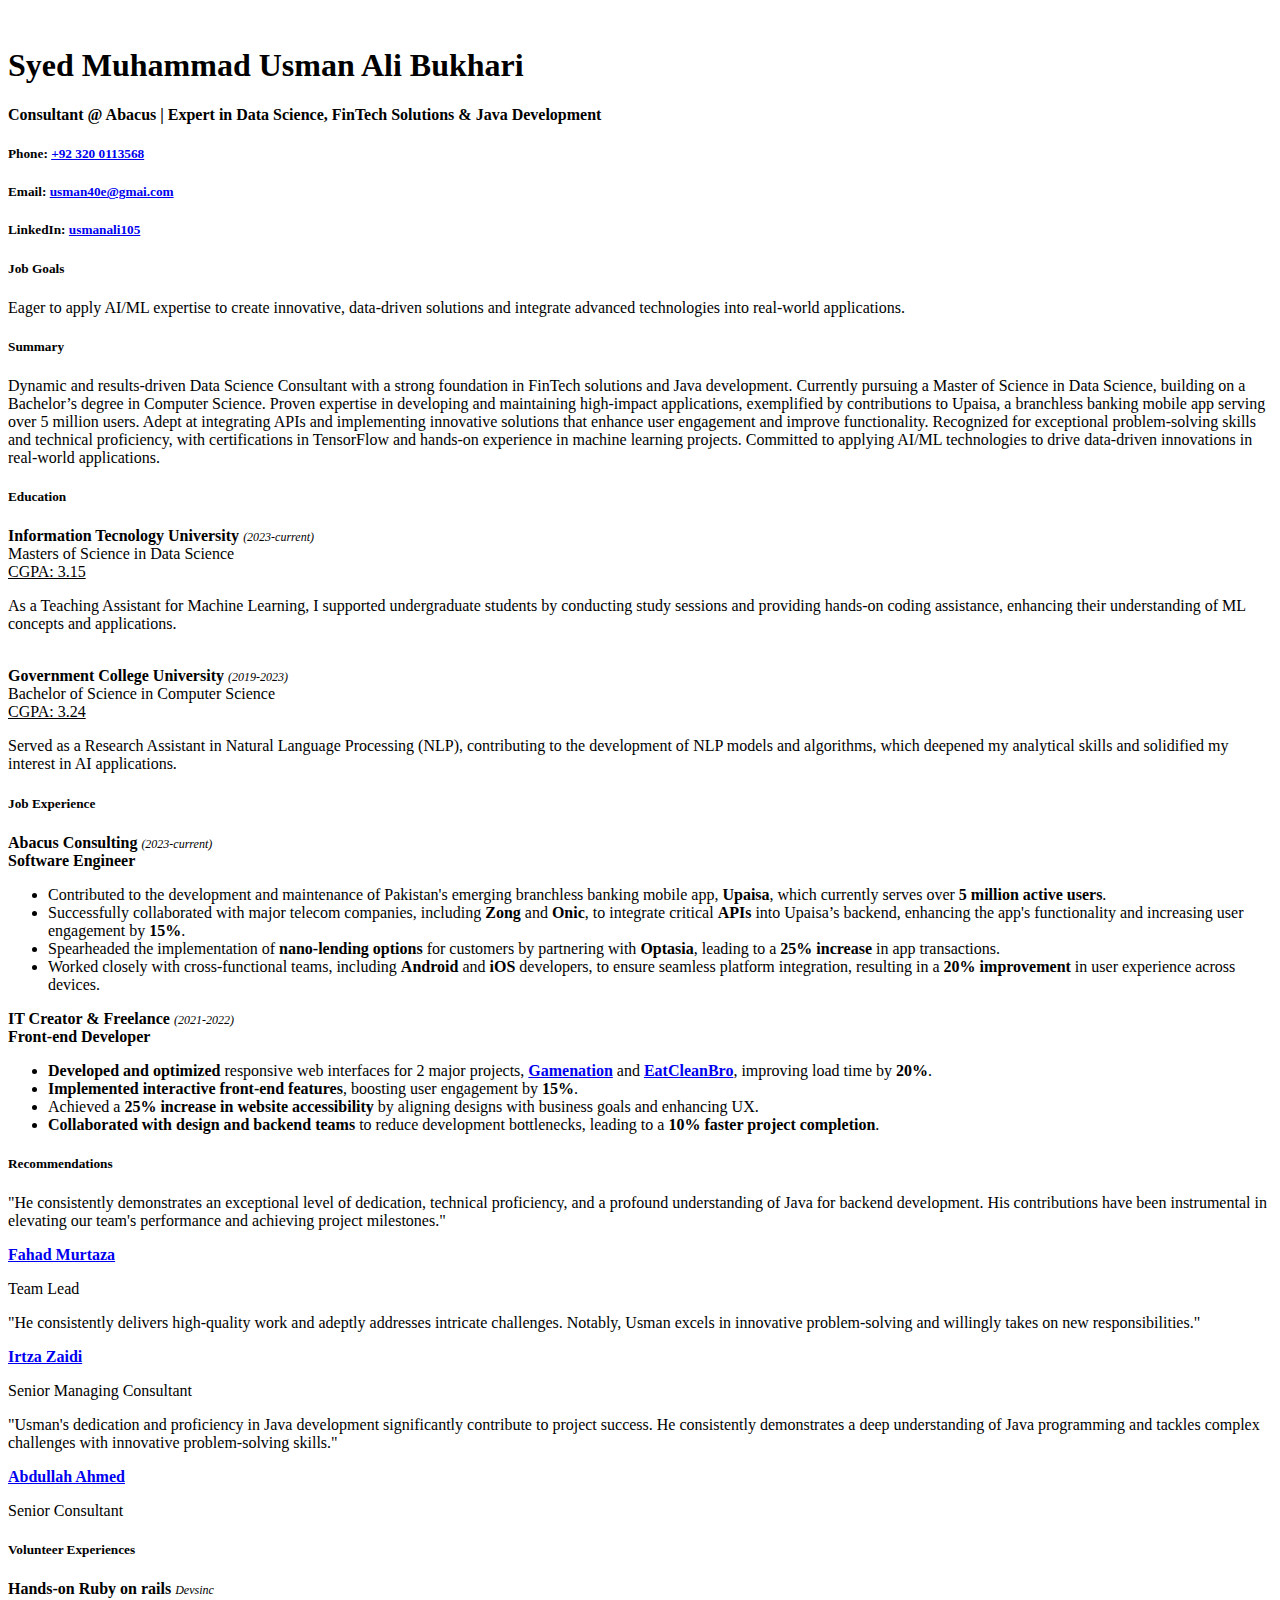
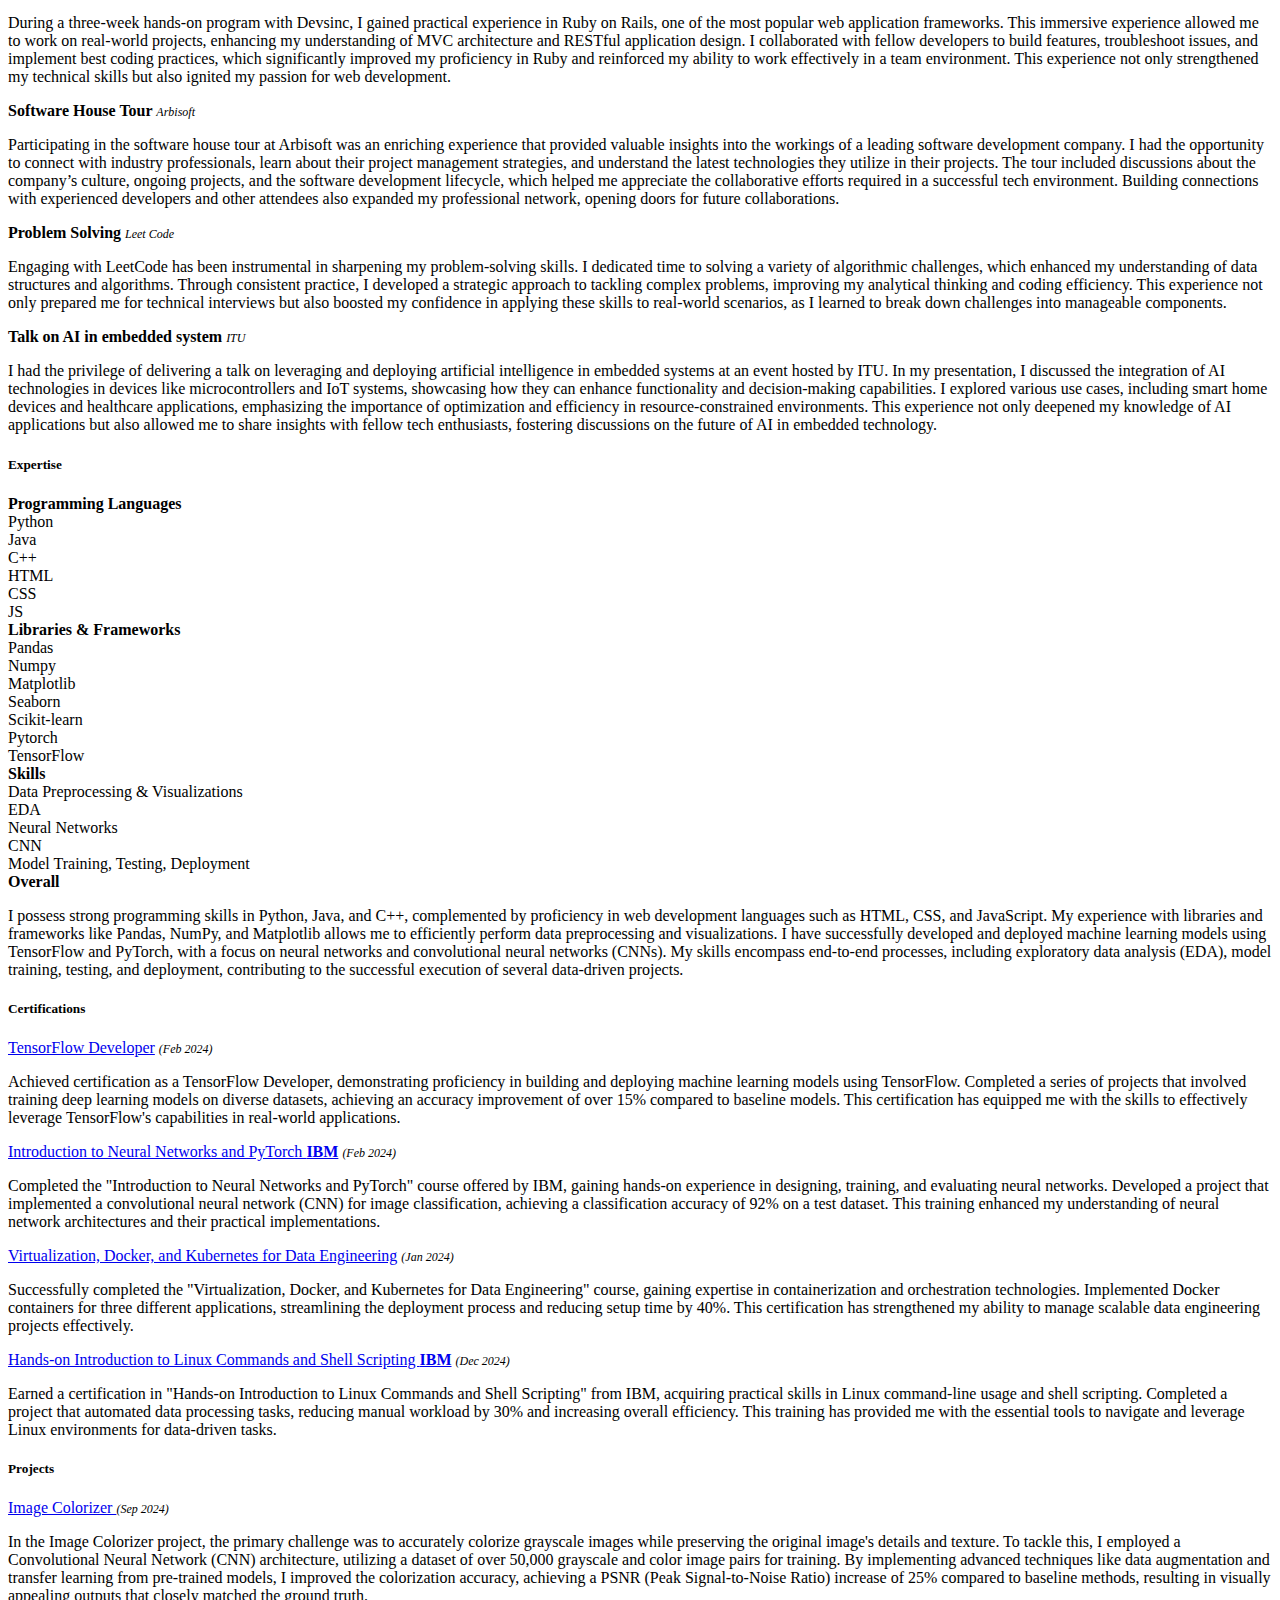
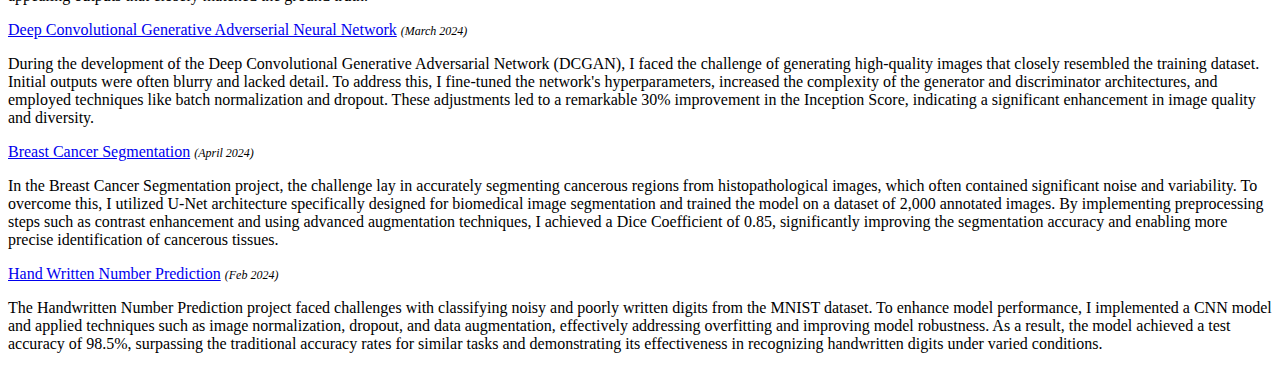
==== index.html @ 75195324 "ok" ====
<!DOCTYPE html>
<!-- saved from url=(0025)http://localhost:5500/CV/ -->
<html lang="en"><head><meta http-equiv="Content-Type" content="text/html; charset=UTF-8">
    
    <meta name="viewport" content="width=device-width, initial-scale=1.0">
    <link rel="stylesheet" href="./CV_files/bootstrap.min.css" integrity="sha384-QWTKZyjpPEjISv5WaRU9OFeRpok6YctnYmDr5pNlyT2bRjXh0JMhjY6hW+ALEwIH" crossorigin="anonymous">
    <link rel="stylesheet" href="./CV_files/style.css">    
    <title>CV</title>
</head>
<body>
    <div class="container p-5">
        <div class="image-container">
            <div class="image-card">
                <img src="./CV_files/professional picture.jpg" alt="">
            </div>
        </div>
        <div class="row">
            <div class="col-sm-6">
                <div class="heading">
                    <h1>Syed Muhammad Usman Ali Bukhari</h1>
                </div>
                <div class="details">
                    <b>Consultant @ Abacus | Expert in Data Science, FinTech Solutions &amp; Java Development</b>
                </div>
            </div>
            <div class="col-sm-6">
                <div class="details">
                    <h5><b>Phone:</b>&nbsp;<a href="tel:+923200113568">+92 320 0113568</a></h5>
                    <h5><b>Email:</b>&nbsp;<a href="mailto:usman40e@gmai.com">usman40e@gmai.com</a></h5>
                    <h5><b>LinkedIn:</b>&nbsp;<a href="https://www.linkedin.com/in/usmanali105/">usmanali105</a></h5>
                </div>
            </div>
        </div>
        <div class="m-1"></div>
        <div class="row">
            <div class="col-sm-6">
                <div class="details">
                    <h5>Job Goals</h5>
                    <p>Eager to apply AI/ML expertise to create innovative, data-driven solutions and integrate advanced technologies into real-world applications.</p>
                </div>
                <div class="details">
                    <h5>Summary</h5>
                    <p>Dynamic and results-driven Data Science Consultant with a strong foundation in FinTech solutions and Java development. Currently pursuing a Master of Science in Data Science, building on a Bachelor’s degree in Computer Science. Proven expertise in developing and maintaining high-impact applications, exemplified by contributions to Upaisa, a branchless banking mobile app serving over 5 million users. Adept at integrating APIs and implementing innovative solutions that enhance user engagement and improve functionality. Recognized for exceptional problem-solving skills and technical proficiency, with certifications in TensorFlow and hands-on experience in machine learning projects. Committed to applying AI/ML technologies to drive data-driven innovations in real-world applications.</p>
                </div>
            </div>
            <div class="col-sm-6">
                    <h5>Education</h5>
                    <span><b>Information Tecnology University</b> <i style="font-size: 12px;">(2023-current)</i> <br> Masters of Science in Data Science <br> <u>CGPA: 3.15</u></span>
                    <p>As a Teaching Assistant for Machine Learning, I supported undergraduate students by conducting study sessions and providing hands-on coding assistance, enhancing their understanding of ML concepts and applications.</p>
                    <br>
                    <span><b>Government College University</b> <i style="font-size: 12px;">(2019-2023)</i> <br> Bachelor of Science in Computer Science <br> <u>CGPA: 3.24</u></span>
                    <p>Served as a Research Assistant in Natural Language Processing (NLP), contributing to the development of NLP models and algorithms, which deepened my analytical skills and solidified my interest in AI applications.</p>
            </div>
        </div>
        <div class="row">
            <div class="col-sm-6 personal-details-card-container p-2">
                <div class="personal-details-card p-5">
                    <h5>Job Experience</h5>
                    <div class="job-experience-card p-5">
                        <b>Abacus Consulting <i style="font-size: 12px; font-weight: normal;">(2023-current)</i></b>
                        <br>
                        <b>Software Engineer</b>
                        <p>
                            </p><ul>
                                <li>Contributed to the development and maintenance of Pakistan's emerging branchless banking mobile app, <b>Upaisa</b>, which currently serves over <b>5 million active users</b>.</li>
                                <li>Successfully collaborated with major telecom companies, including <b>Zong</b> and <b>Onic</b>, to integrate critical <b>APIs</b> into Upaisa’s backend, enhancing the app's functionality and increasing user engagement by <b>15%</b>.</li>
                                <li>Spearheaded the implementation of <b>nano-lending options</b> for customers by partnering with <b>Optasia</b>, leading to a <b>25% increase</b> in app transactions.</li>
                                <li>Worked closely with cross-functional teams, including <b>Android</b> and <b>iOS</b> developers, to ensure seamless platform integration, resulting in a <b>20% improvement</b> in user experience across devices.</li>
                            </ul>
                        <p></p>        
                    </div>
                    <div class="job-experience-card p-5">
                        <b>IT Creator &amp; Freelance <i style="font-size: 12px; font-weight: normal;">(2021-2022)</i></b>
                        <br>
                        <b>Front-end Developer</b>
                        <p>
                            </p><ul>
                                <li><b>Developed and optimized</b> responsive web interfaces for 2 major projects, <b><a href="https://gamenation.in/">Gamenation</a></b> and <b><a href="https://www.eatcleanbro.com/">EatCleanBro</a></b>, improving load time by <b>20%</b>.</li>
                                <li><b>Implemented interactive front-end features</b>, boosting user engagement by <b>15%</b>.</li>
                                <li>Achieved a <b>25% increase in website accessibility</b> by aligning designs with business goals and enhancing UX.</li>
                                <li><b>Collaborated with design and backend teams</b> to reduce development bottlenecks, leading to a <b>10% faster project completion</b>.</li>
                            </ul>
                        <p></p>        
                    </div>
                </div>

                <div class="personal-details-card">
                    <h5>Recommendations</h5>
                    <div class="recomendations-card-container row">
                        <div class="col-12">
                            <div class="recomendations-card p-2">
                                <div class="desc">
                                    <p>"He consistently demonstrates an exceptional level of dedication, technical proficiency, and a profound understanding of Java for backend development. His contributions have been instrumental in elevating our team's performance and achieving project milestones."</p>
                                </div>
                                <div class="author">
                                    <b><a href="http://localhost:5500/CV/">Fahad Murtaza</a></b>
                                </div>
                                <div class="designation">
                                    <p>Team Lead</p>
                                </div>
                            </div>
                        </div>
                        <div class="col-12">
                            <div class="recomendations-card p-2">
                                <div class="desc">
                                    <p>"He consistently delivers high-quality work and adeptly addresses intricate challenges. Notably, Usman excels in innovative problem-solving and willingly takes on new responsibilities."</p>
                                </div>
                                <div class="author">
                                    <b><a href="http://localhost:5500/CV/">Irtza Zaidi</a></b>
                                </div>
                                <div class="designation">
                                    <p>Senior Managing Consultant</p>
                                </div>
                            </div>
                        </div>
                        <div class="col-12">
                            <div class="recomendations-card p-2">
                                <div class="desc">
                                    <p>"Usman's dedication and proficiency in Java development significantly contribute to project success. He consistently demonstrates a deep understanding of Java programming and tackles complex challenges with innovative problem-solving skills."</p>
                                </div>
                                <div class="author">
                                    <b><a href="http://localhost:5500/CV/">Abdullah Ahmed</a></b>
                                </div>
                                <div class="designation">
                                    <p>Senior Consultant</p>
                                </div>
                            </div>
                        </div>
                    </div>
                </div>
                <div class="volunteer-experience-container p-5 row">
                    <div class="heading col-12">
                        <h5>Volunteer Experiences</h5>
                    </div>
                    <div class="volunteer-experience-card col-12 p-2">
                        <li><b>Hands-on Ruby on rails <i style="font-size: 12px; font-style: italic; font-weight: normal;">Devsinc</i></b></li>
                        <p>During a three-week hands-on program with Devsinc, I gained practical experience in Ruby on Rails, one of the most popular web application frameworks. This immersive experience allowed me to work on real-world projects, enhancing my understanding of MVC architecture and RESTful application design. I collaborated with fellow developers to build features, troubleshoot issues, and implement best coding practices, which significantly improved my proficiency in Ruby and reinforced my ability to work effectively in a team environment. This experience not only strengthened my technical skills but also ignited my passion for web development.</p>
                    </div>
                    <div class="volunteer-experience-card col-12 p-2">
                        <li><b>Software House Tour <i style="font-size: 12px; font-style: italic; font-weight: normal">Arbisoft</i></b></li>
                        <p>Participating in the software house tour at Arbisoft was an enriching experience that provided valuable insights into the workings of a leading software development company. I had the opportunity to connect with industry professionals, learn about their project management strategies, and understand the latest technologies they utilize in their projects. The tour included discussions about the company’s culture, ongoing projects, and the software development lifecycle, which helped me appreciate the collaborative efforts required in a successful tech environment. Building connections with experienced developers and other attendees also expanded my professional network, opening doors for future collaborations.</p>
                    </div>
                    <div class="volunteer-experience-card col-12 p-2">
                        <li><b>Problem Solving <i style="font-size: 12px; font-style: italic; font-weight: normal">Leet Code</i></b></li>
                        <p>Engaging with LeetCode has been instrumental in sharpening my problem-solving skills. I dedicated time to solving a variety of algorithmic challenges, which enhanced my understanding of data structures and algorithms. Through consistent practice, I developed a strategic approach to tackling complex problems, improving my analytical thinking and coding efficiency. This experience not only prepared me for technical interviews but also boosted my confidence in applying these skills to real-world scenarios, as I learned to break down challenges into manageable components.</p>
                    </div>
                    <div class="volunteer-experience-card col-12 p-2">
                        <li><b>Talk on AI in embedded system <i style="font-size: 12px; font-style: italic; font-weight: normal">ITU</i></b></li>
                        <p>I had the privilege of delivering a talk on leveraging and deploying artificial intelligence in embedded systems at an event hosted by ITU. In my presentation, I discussed the integration of AI technologies in devices like microcontrollers and IoT systems, showcasing how they can enhance functionality and decision-making capabilities. I explored various use cases, including smart home devices and healthcare applications, emphasizing the importance of optimization and efficiency in resource-constrained environments. This experience not only deepened my knowledge of AI applications but also allowed me to share insights with fellow tech enthusiasts, fostering discussions on the future of AI in embedded technology.</p>
                    </div>
                </div>
            </div>
            <div class="col-sm-6 showcase-card-container">
                <div class="col-12 showcase-card">
                    <h5>Expertise</h5>
                    <b><li>Programming Languages</li></b>
                    <div class="row">
                        <div class="col-sm-1">Python</div>
                        <div class="col-sm-1">Java</div>
                        <div class="col-sm-1">C++</div>
                        <div class="col-sm-1">HTML</div>
                        <div class="col-sm-1">CSS</div>
                        <div class="col-sm-1">JS</div>
                    </div>
                    <b><li>Libraries &amp; Frameworks</li></b>
                    <div class="row flex-wrap">
                        <div class="col-sm-2">Pandas</div>
                        <div class="col-sm-2">Numpy</div>
                        <div class="col-sm-2">Matplotlib</div>
                        <div class="col-sm-2">Seaborn</div>
                        <div class="col-sm-4">Scikit-learn</div>
                        <div class="col-sm-3">Pytorch</div>
                        <div class="col-sm-2">TensorFlow</div>
                    </div>
                    <b><li>Skills</li></b>
                    <div class="row flex-wrap">
                        <div class="col-sm-12">Data Preprocessing &amp; Visualizations</div>
                        <div class="col-sm-2">EDA</div>
                        <div class="col-sm-6">Neural Networks</div>
                        <div class="col-sm-2">CNN</div>
                        <div class="col-sm-12">Model Training, Testing, Deployment</div>
                    </div>
                    <b><li>Overall</li></b>
                    <div class="desc">
                        <p>I possess strong programming skills in Python, Java, and C++, complemented by proficiency in web development languages such as HTML, CSS, and JavaScript. My experience with libraries and frameworks like Pandas, NumPy, and Matplotlib allows me to efficiently perform data preprocessing and visualizations. I have successfully developed and deployed machine learning models using TensorFlow and PyTorch, with a focus on neural networks and convolutional neural networks (CNNs). My skills encompass end-to-end processes, including exploratory data analysis (EDA), model training, testing, and deployment, contributing to the successful execution of several data-driven projects.</p>
                    </div>
                </div>
                <div class="col-12 showcase-card">
                    <h5>Certifications</h5>
                    <div class="row flex-wrap courses">
                        <div class="col-12"><a href="http:">TensorFlow Developer</a> <i style="font-size: 12px; font-weight: normal;">(Feb 2024)</i><p>Achieved certification as a TensorFlow Developer, demonstrating proficiency in building and deploying machine learning models using TensorFlow. Completed a series of projects that involved training deep learning models on diverse datasets, achieving an accuracy improvement of over 15% compared to baseline models. This certification has equipped me with the skills to effectively leverage TensorFlow's capabilities in real-world applications.</p></div>
                        <div class="col-12"><a href="http:">Introduction to Neural Networks and PyTorch <b>IBM</b></a> <i style="font-size: 12px; font-weight: normal;">(Feb 2024)</i><p>Completed the "Introduction to Neural Networks and PyTorch" course offered by IBM, gaining hands-on experience in designing, training, and evaluating neural networks. Developed a project that implemented a convolutional neural network (CNN) for image classification, achieving a classification accuracy of 92% on a test dataset. This training enhanced my understanding of neural network architectures and their practical implementations.</p></div>
                        <div class="col-12"><a href="http:">Virtualization, Docker, and Kubernetes for Data Engineering</a> <i style="font-size: 12px; font-weight: normal;">(Jan 2024)</i><p>Successfully completed the "Virtualization, Docker, and Kubernetes for Data Engineering" course, gaining expertise in containerization and orchestration technologies. Implemented Docker containers for three different applications, streamlining the deployment process and reducing setup time by 40%. This certification has strengthened my ability to manage scalable data engineering projects effectively.</p></div>
                        <div class="col-12"><a href="http:">Hands-on Introduction to Linux Commands and Shell Scripting <b>IBM</b></a> <i style="font-size: 12px; font-weight: normal;">(Dec 2024)</i><p>Earned a certification in "Hands-on Introduction to Linux Commands and Shell Scripting" from IBM, acquiring practical skills in Linux command-line usage and shell scripting. Completed a project that automated data processing tasks, reducing manual workload by 30% and increasing overall efficiency. This training has provided me with the essential tools to navigate and leverage Linux environments for data-driven tasks.</p></div>
                    </div>    
                </div>
                <div class="col-12 showcase-card projects">
                    <h5>Projects</h5>
                    <div class="row flex-wrap">
                        <div class="col-12"><a href="http://localhost:5500/CV/">Image Colorizer </a><i style="font-size: 12px; font-weight: normal;">(Sep 2024)</i><p>In the Image Colorizer project, the primary challenge was to accurately colorize grayscale images while preserving the original image's details and texture. To tackle this, I employed a Convolutional Neural Network (CNN) architecture, utilizing a dataset of over 50,000 grayscale and color image pairs for training. By implementing advanced techniques like data augmentation and transfer learning from pre-trained models, I improved the colorization accuracy, achieving a PSNR (Peak Signal-to-Noise Ratio) increase of 25% compared to baseline methods, resulting in visually appealing outputs that closely matched the ground truth.</p></div>
                        <div class="col-12"><a href="http://localhost:5500/CV/">Deep Convolutional Generative Adverserial Neural Network</a> <i style="font-size: 12px; font-weight: normal;">(March 2024)</i><p>During the development of the Deep Convolutional Generative Adversarial Network (DCGAN), I faced the challenge of generating high-quality images that closely resembled the training dataset. Initial outputs were often blurry and lacked detail. To address this, I fine-tuned the network's hyperparameters, increased the complexity of the generator and discriminator architectures, and employed techniques like batch normalization and dropout. These adjustments led to a remarkable 30% improvement in the Inception Score, indicating a significant enhancement in image quality and diversity.</p></div>
                        <div class="col-12"><a href="http://localhost:5500/CV/">Breast Cancer Segmentation</a> <i style="font-size: 12px; font-weight: normal;">(April 2024)</i><p>In the Breast Cancer Segmentation project, the challenge lay in accurately segmenting cancerous regions from histopathological images, which often contained significant noise and variability. To overcome this, I utilized U-Net architecture specifically designed for biomedical image segmentation and trained the model on a dataset of 2,000 annotated images. By implementing preprocessing steps such as contrast enhancement and using advanced augmentation techniques, I achieved a Dice Coefficient of 0.85, significantly improving the segmentation accuracy and enabling more precise identification of cancerous tissues.</p></div>
                        <div class="col-12"><a href="http://localhost:5500/CV/">Hand Written Number Prediction</a> <i style="font-size: 12px; font-weight: normal;">(Feb 2024)</i><p>The Handwritten Number Prediction project faced challenges with classifying noisy and poorly written digits from the MNIST dataset. To enhance model performance, I implemented a CNN model and applied techniques such as image normalization, dropout, and data augmentation, effectively addressing overfitting and improving model robustness. As a result, the model achieved a test accuracy of 98.5%, surpassing the traditional accuracy rates for similar tasks and demonstrating its effectiveness in recognizing handwritten digits under varied conditions.</p></div>
                    </div>    
                </div>
            </div>
        </div>
    </div>
</body></html>
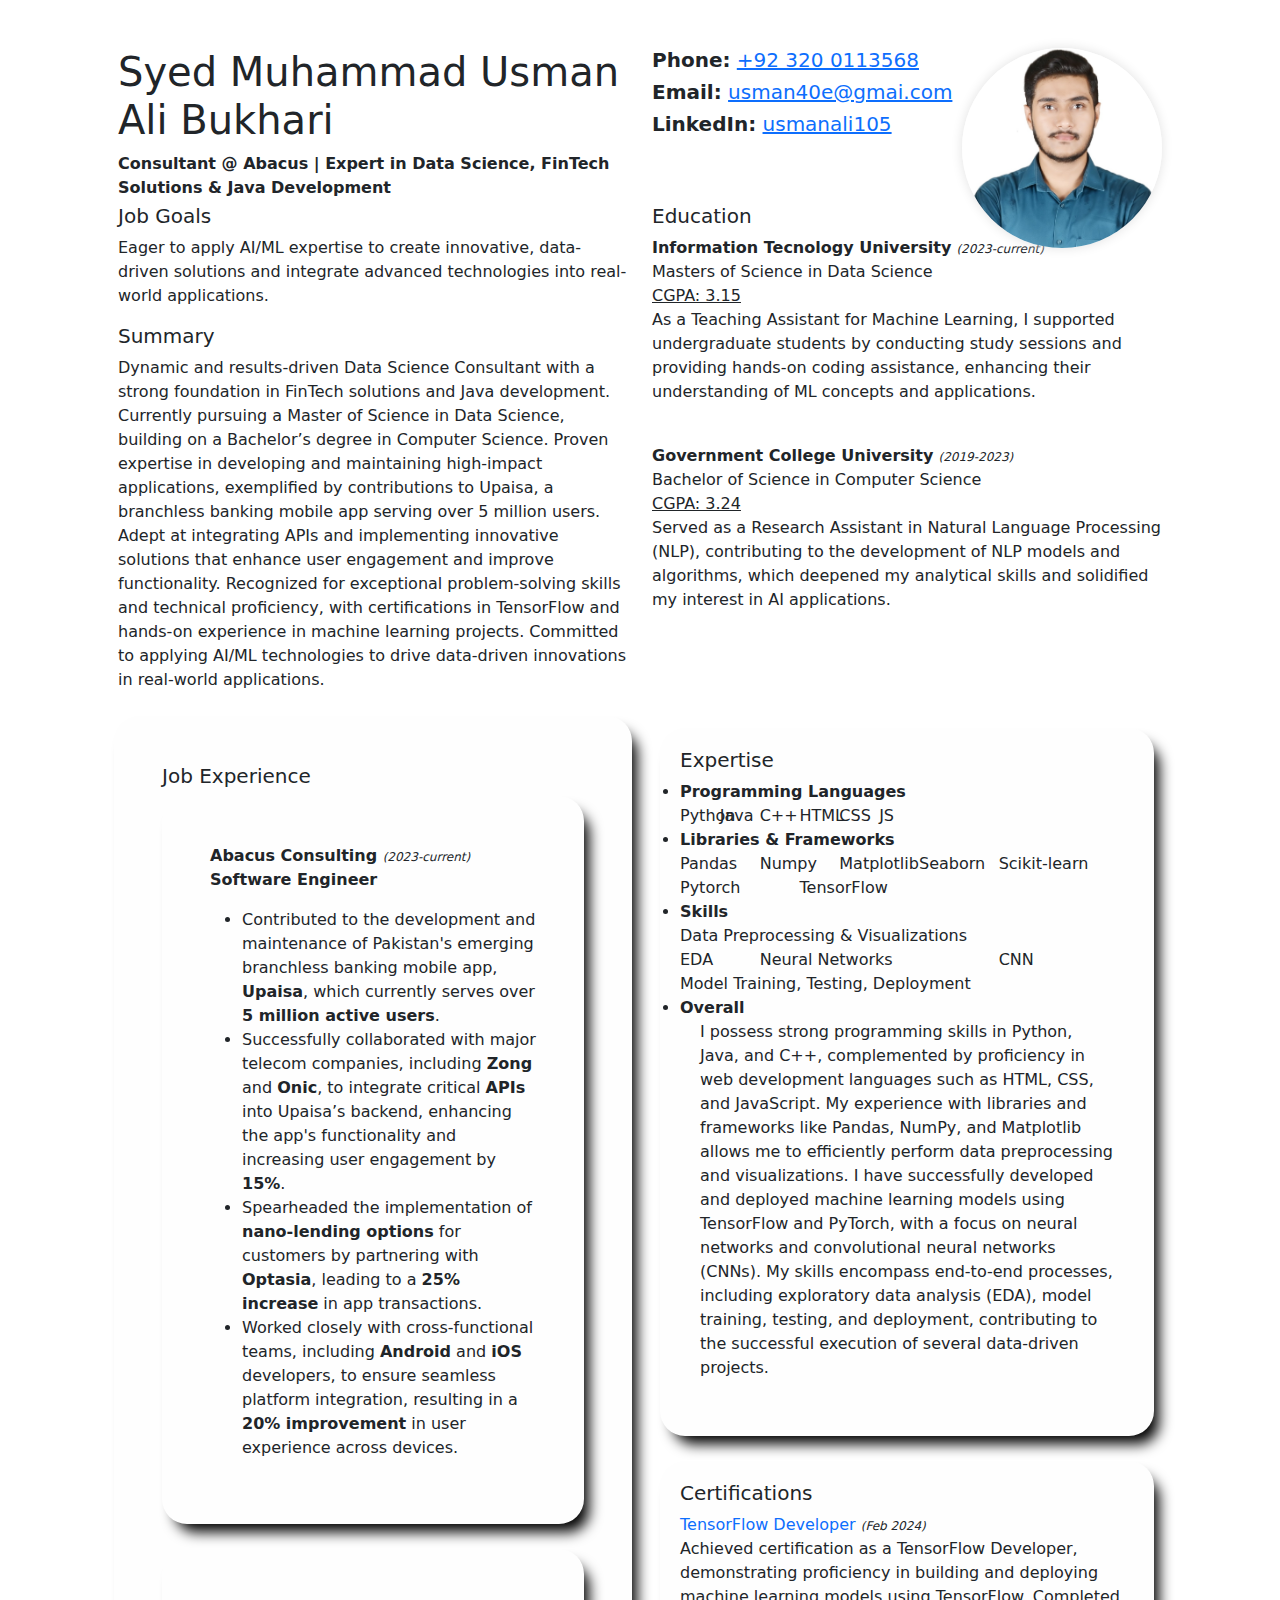
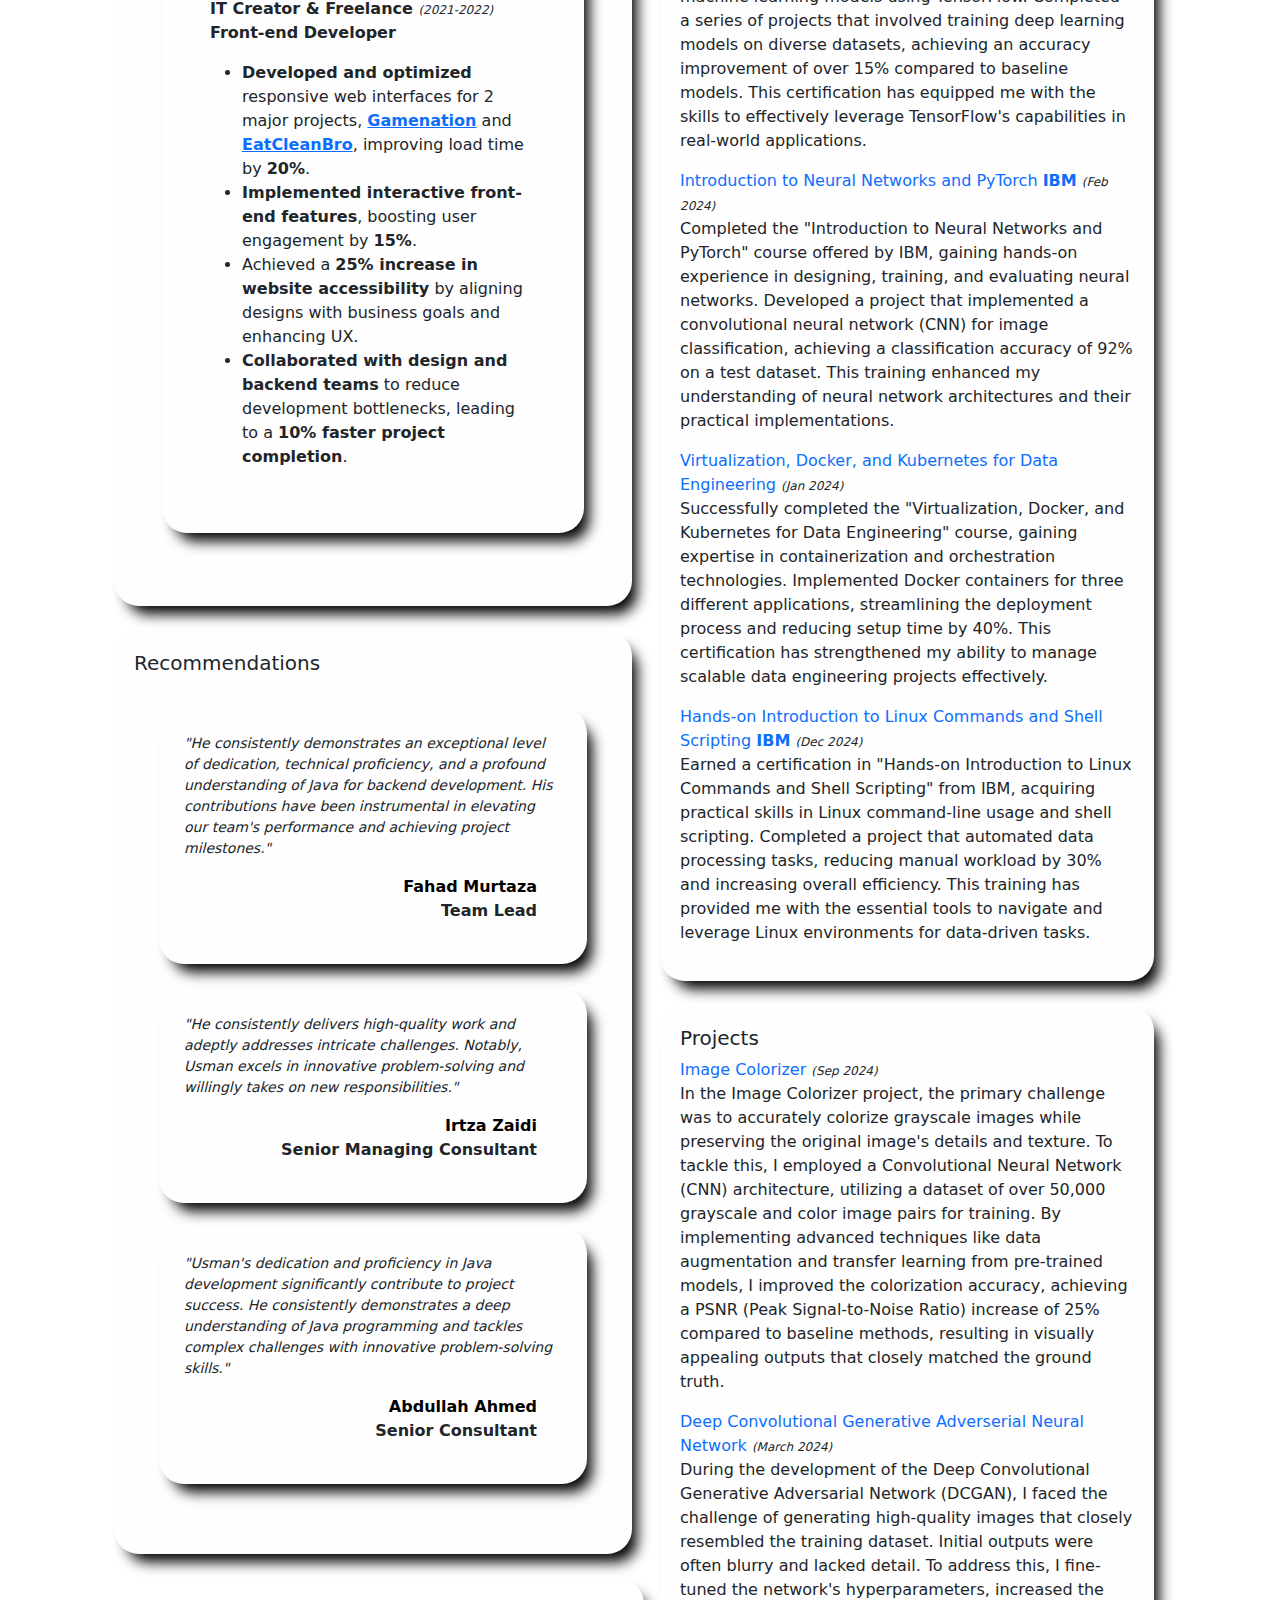
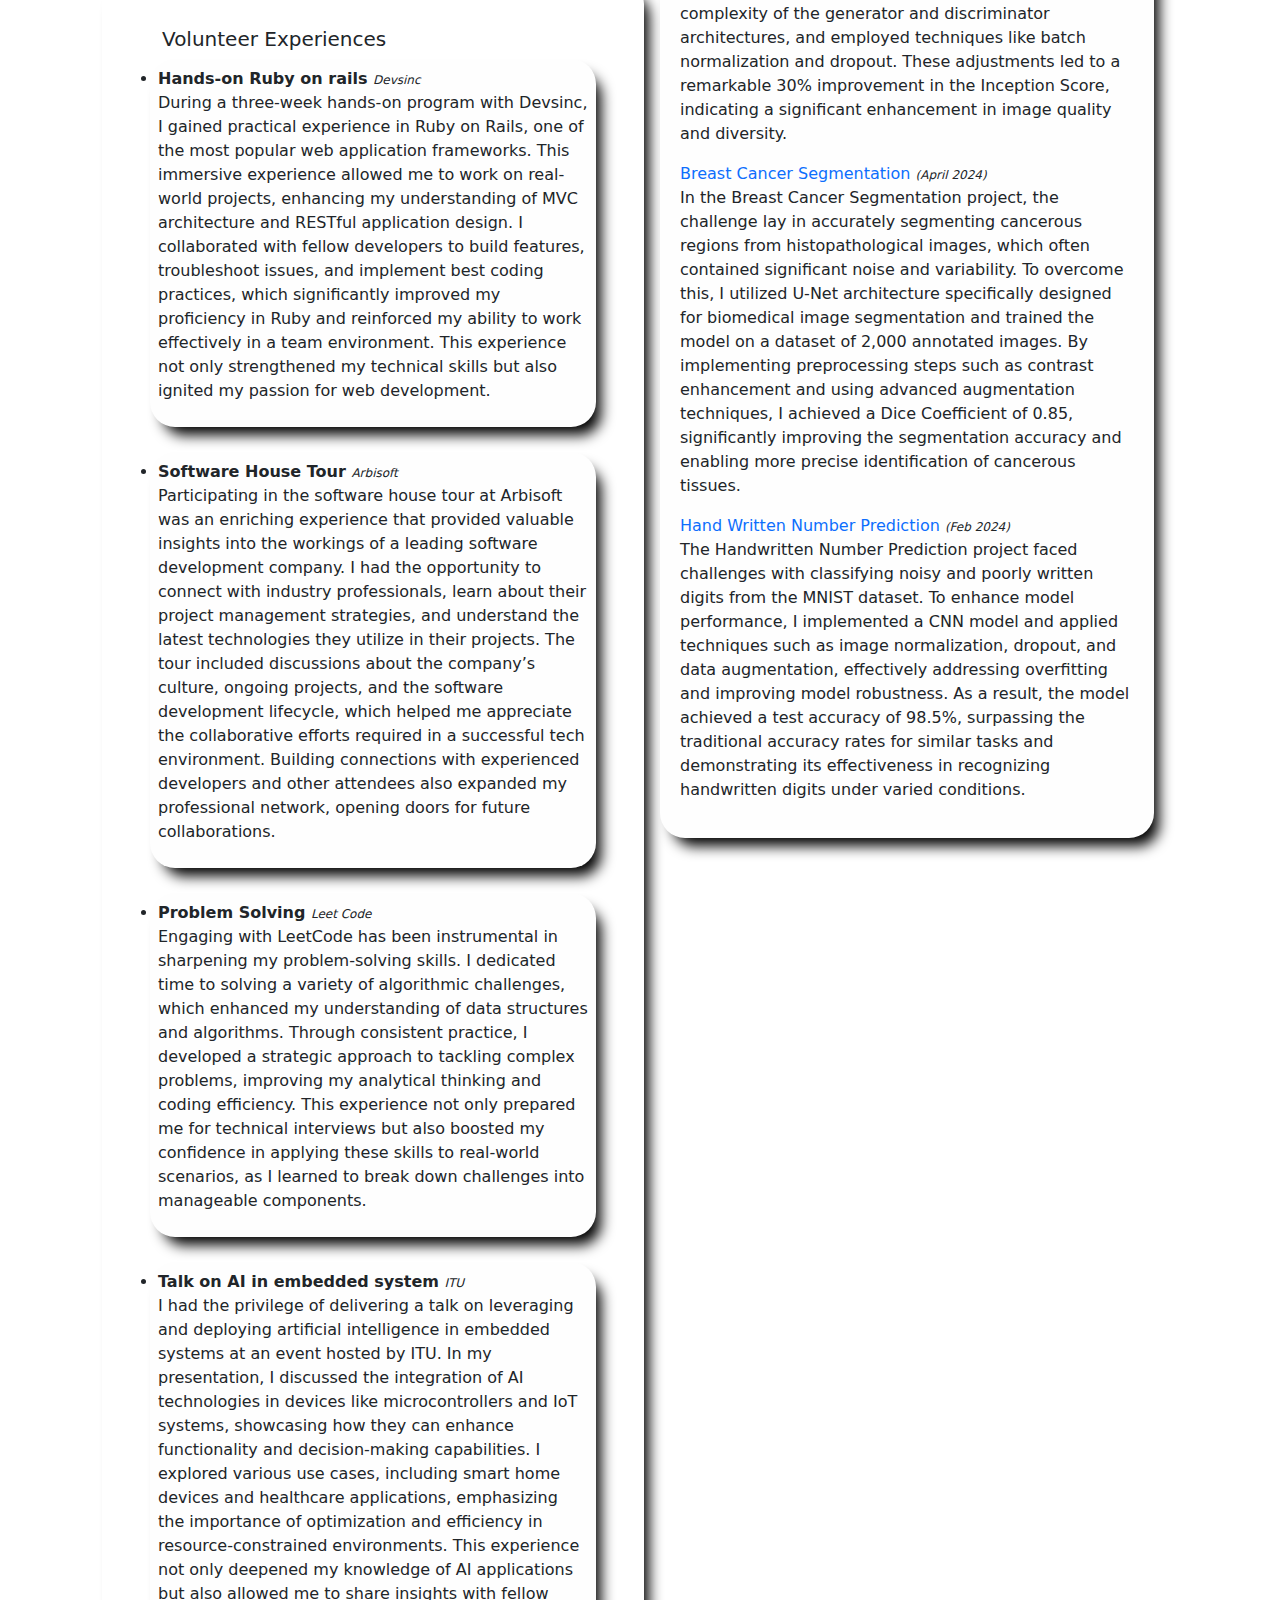
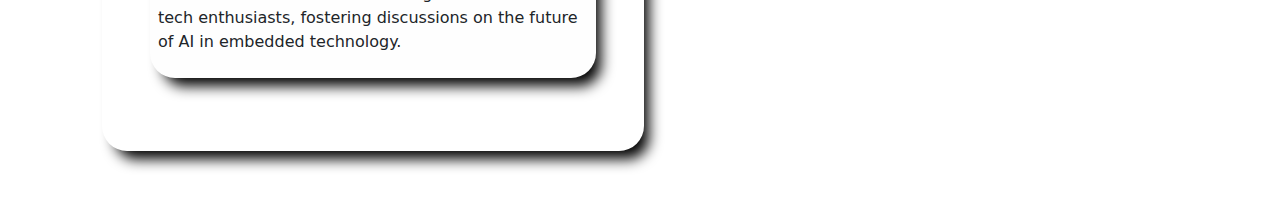
==== commit 0e5d37c6: "ok" ====
--- a/index.html
+++ b/index.html
@@ -4,15 +4,15 @@
 <html lang="en"><head><meta http-equiv="Content-Type" content="text/html; charset=UTF-8">
     
     <meta name="viewport" content="width=device-width, initial-scale=1.0">
-    <link rel="stylesheet" href="./CV_files/bootstrap.min.css" integrity="sha384-QWTKZyjpPEjISv5WaRU9OFeRpok6YctnYmDr5pNlyT2bRjXh0JMhjY6hW+ALEwIH" crossorigin="anonymous">
-    <link rel="stylesheet" href="./CV_files/style.css">    
+    <link rel="stylesheet" href="https://cdn.jsdelivr.net/npm/bootstrap@5.3.3/dist/css/bootstrap.min.css" integrity="sha384-QWTKZyjpPEjISv5WaRU9OFeRpok6YctnYmDr5pNlyT2bRjXh0JMhjY6hW+ALEwIH" crossorigin="anonymous">
+    <link rel="stylesheet" href="style.css">    
     <title>CV</title>
 </head>
 <body>
     <div class="container p-5">
         <div class="image-container">
             <div class="image-card">
-                <img src="./CV_files/professional picture.jpg" alt="">
+                <img src="professional picture.jpg">
             </div>
         </div>
         <div class="row">
--- a/style.css
+++ b/style.css
@@ -0,0 +1,106 @@
+.showcase-card-container {
+  padding: 20px;
+}
+.showcase-card-container .showcase-card {
+  margin-bottom: 25px;
+  padding: 20px;
+  background-color: #fefefe;
+  box-shadow: 9px 12px 14px -4px rgb(0, 0, 0);
+  border-radius: 25px;
+}
+.showcase-card-container .showcase-card .desc {
+  padding: 20px;
+  padding-top: 0px;
+}
+
+.personal-details-card-container {
+  padding: 25px;
+}
+.personal-details-card-container .personal-details-card {
+  border-radius: 25px;
+  margin-bottom: 25px;
+  padding: 20px;
+  background-color: #fefefe;
+  box-shadow: 9px 12px 14px -4px rgb(0, 0, 0);
+}
+.personal-details-card-container .personal-details-card :nth-child(2) {
+  padding-bottom: 0px;
+}
+
+.projects a {
+  text-decoration: none !important;
+}
+
+.courses a {
+  text-decoration: none !important;
+}
+
+.recomendations-card-container {
+  padding: 25px !important;
+}
+.recomendations-card-container .recomendations-card {
+  width: 100%;
+  padding: 25px !important;
+  background-color: #fefefe;
+  box-shadow: 9px 12px 14px -4px rgb(0, 0, 0);
+  border-radius: 25px;
+  margin-bottom: 25px;
+}
+.recomendations-card-container .recomendations-card .desc {
+  font-size: 14px;
+  font-style: italic;
+  font-weight: 200;
+}
+.recomendations-card-container .recomendations-card .author {
+  padding-right: 25px;
+  text-align: right;
+  font-weight: 900;
+}
+.recomendations-card-container .recomendations-card .author a {
+  text-decoration: none;
+  color: #000;
+}
+.recomendations-card-container .recomendations-card .author :hover {
+  text-decoration: underline;
+  color: blue;
+}
+.recomendations-card-container .recomendations-card .designation {
+  padding-right: 25px;
+  text-align: right;
+  font-weight: 900;
+}
+
+.volunteer-experience-container {
+  box-shadow: 9px 12px 14px -4px rgb(0, 0, 0);
+  border-radius: 25px;
+}
+.volunteer-experience-container .volunteer-experience-card {
+  background-color: #fefefe;
+  box-shadow: 9px 12px 14px -4px rgb(0, 0, 0);
+  border-radius: 25px;
+  margin-bottom: 25px;
+}
+
+.job-experience-card {
+  box-shadow: 9px 12px 14px -4px rgb(0, 0, 0);
+  border-radius: 25px;
+  background-color: #fefefe;
+  margin-bottom: 25px;
+}
+
+.image-container {
+  position: relative;
+}
+.image-container .image-card {
+  position: absolute;
+  width: 100%;
+  display: flex;
+  justify-content: flex-end;
+}
+.image-container .image-card img {
+  box-shadow: 0px 0px 12px 0px #e1e1e1;
+  width: 200px;
+  height: 200px;
+  border-radius: 100%;
+  overflow: hidden;
+}/*# sourceMappingURL=style.css.map */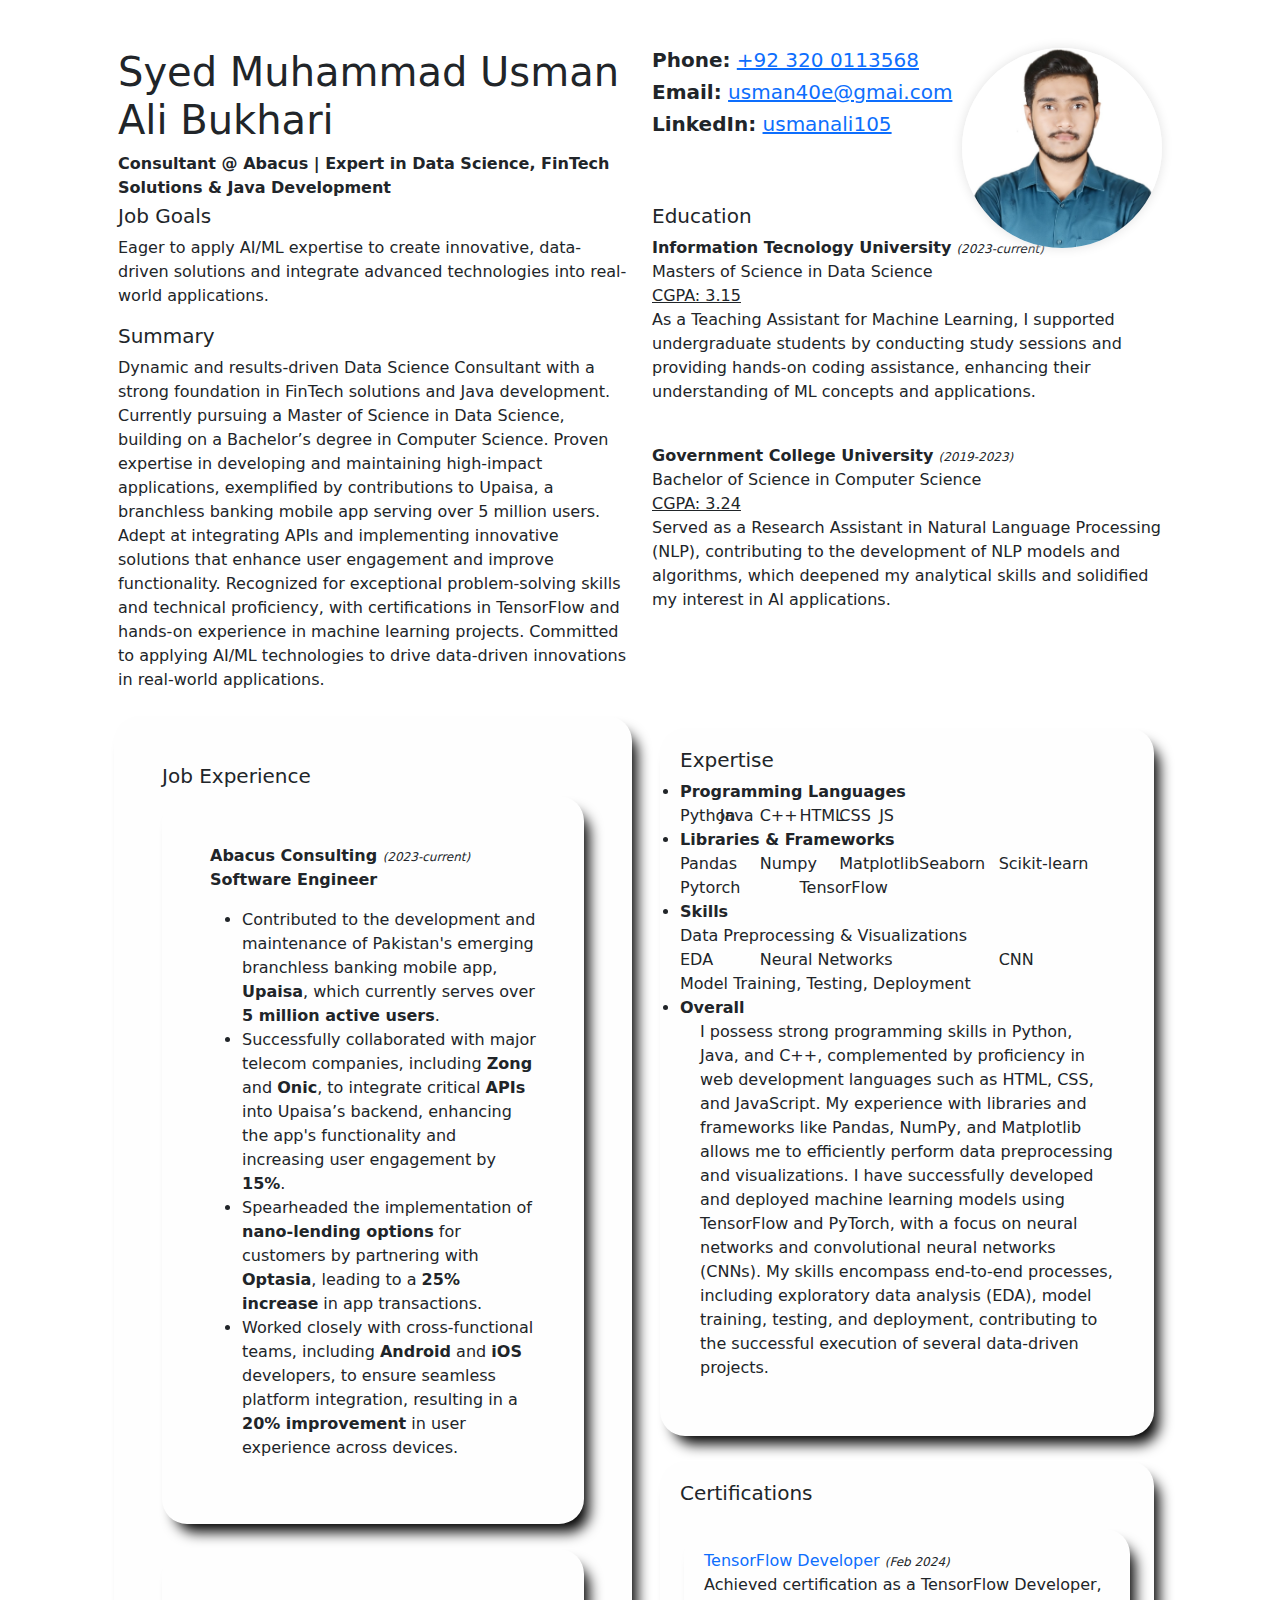
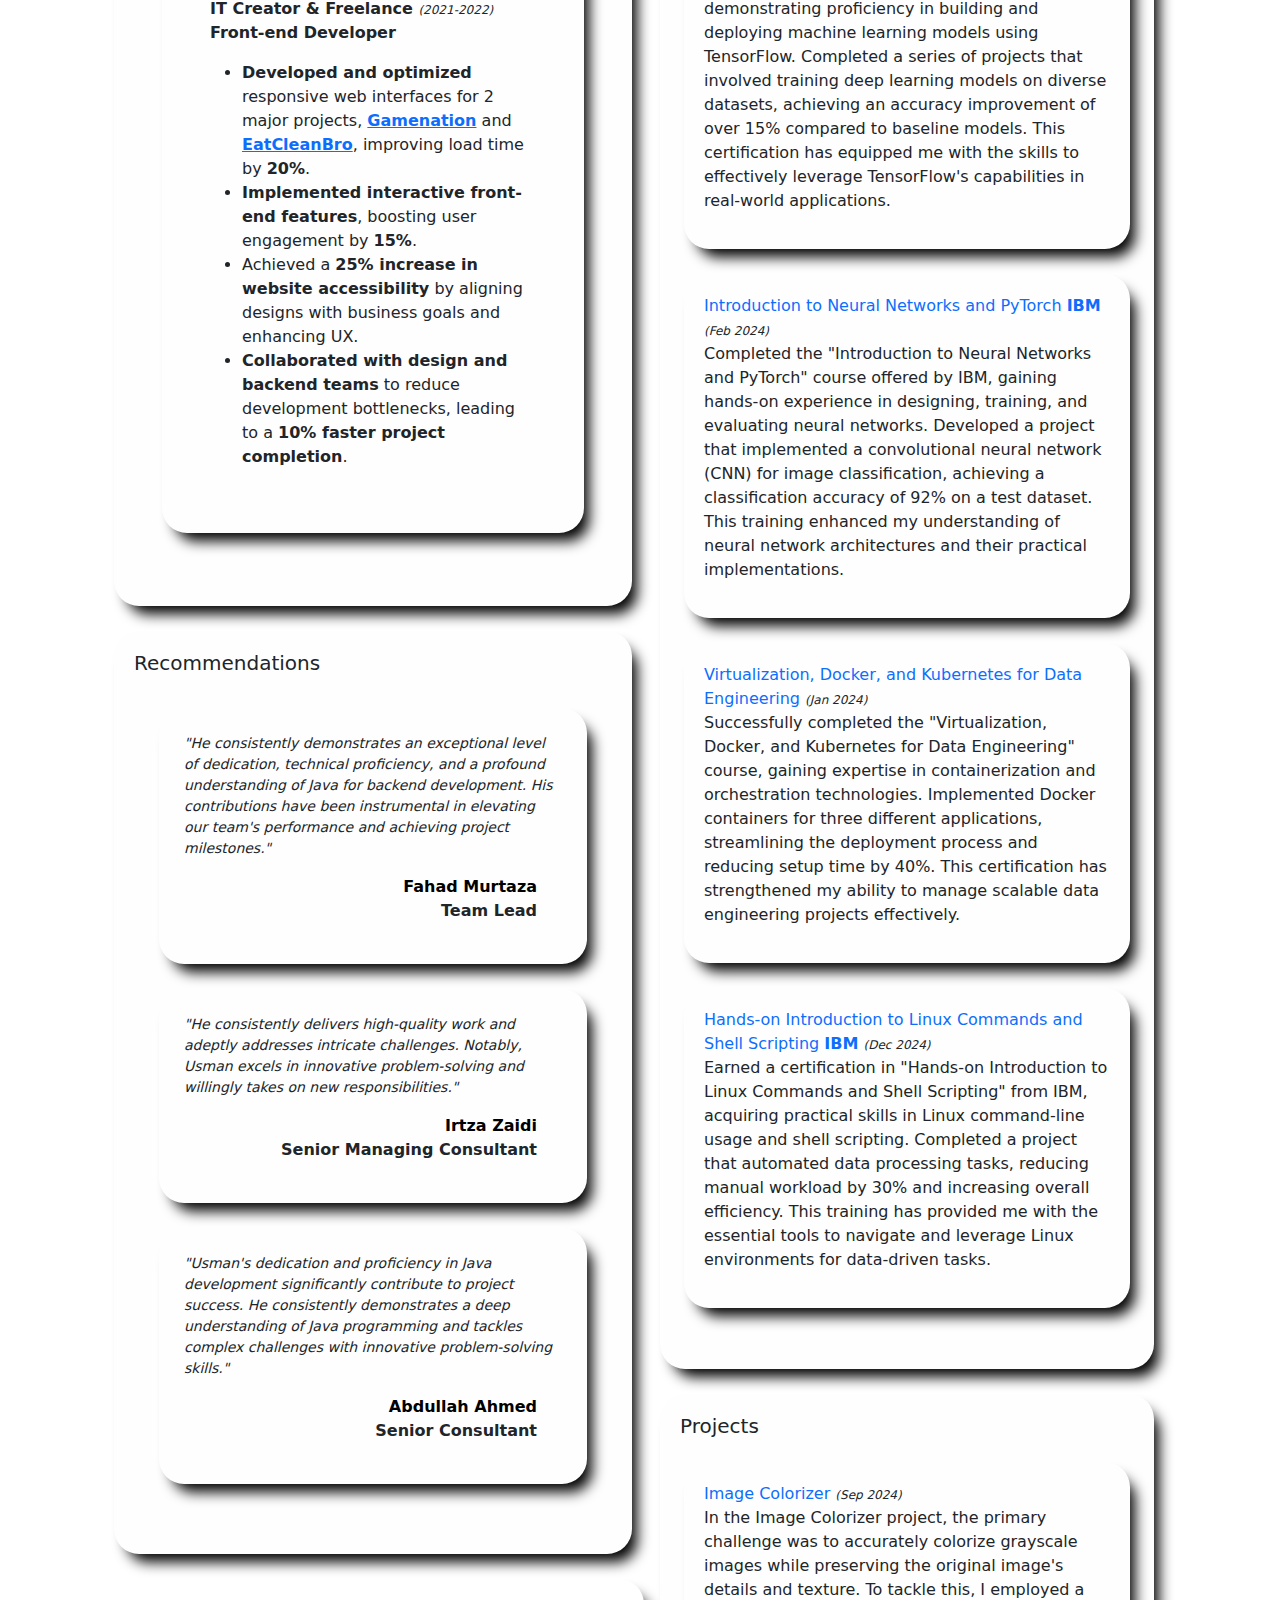
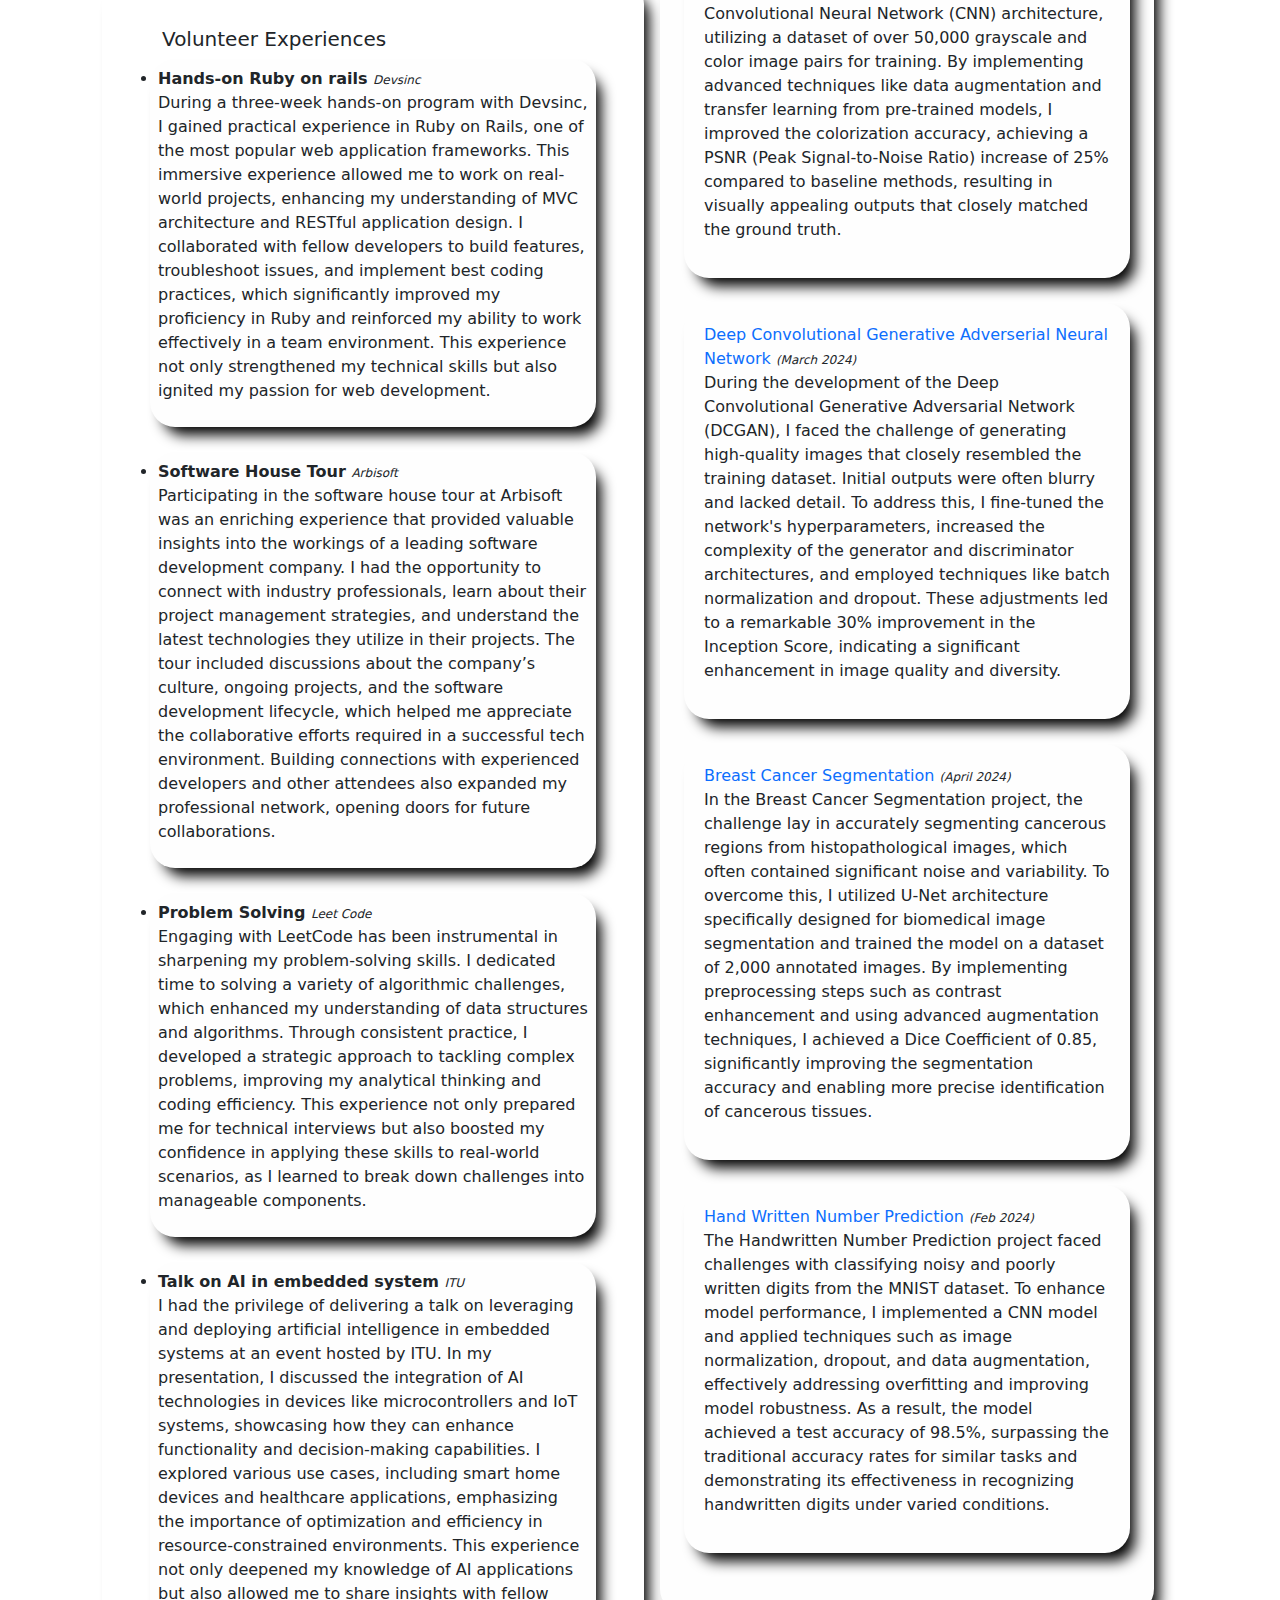
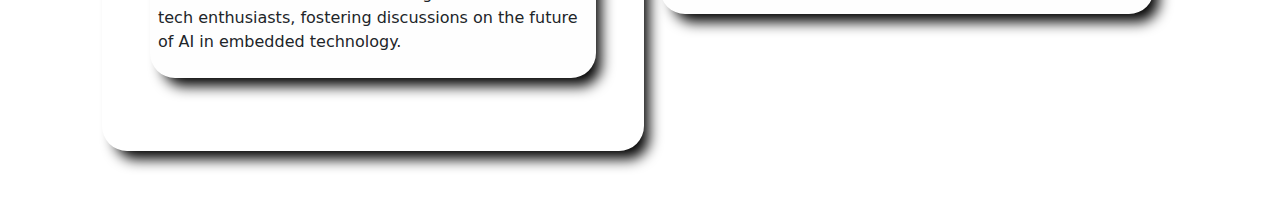
==== commit cdf75d45: "ok" ====
--- a/index.html
+++ b/index.html
@@ -188,20 +188,20 @@
                 </div>
                 <div class="col-12 showcase-card">
                     <h5>Certifications</h5>
-                    <div class="row flex-wrap courses">
-                        <div class="col-12"><a href="http:">TensorFlow Developer</a> <i style="font-size: 12px; font-weight: normal;">(Feb 2024)</i><p>Achieved certification as a TensorFlow Developer, demonstrating proficiency in building and deploying machine learning models using TensorFlow. Completed a series of projects that involved training deep learning models on diverse datasets, achieving an accuracy improvement of over 15% compared to baseline models. This certification has equipped me with the skills to effectively leverage TensorFlow's capabilities in real-world applications.</p></div>
-                        <div class="col-12"><a href="http:">Introduction to Neural Networks and PyTorch <b>IBM</b></a> <i style="font-size: 12px; font-weight: normal;">(Feb 2024)</i><p>Completed the "Introduction to Neural Networks and PyTorch" course offered by IBM, gaining hands-on experience in designing, training, and evaluating neural networks. Developed a project that implemented a convolutional neural network (CNN) for image classification, achieving a classification accuracy of 92% on a test dataset. This training enhanced my understanding of neural network architectures and their practical implementations.</p></div>
-                        <div class="col-12"><a href="http:">Virtualization, Docker, and Kubernetes for Data Engineering</a> <i style="font-size: 12px; font-weight: normal;">(Jan 2024)</i><p>Successfully completed the "Virtualization, Docker, and Kubernetes for Data Engineering" course, gaining expertise in containerization and orchestration technologies. Implemented Docker containers for three different applications, streamlining the deployment process and reducing setup time by 40%. This certification has strengthened my ability to manage scalable data engineering projects effectively.</p></div>
-                        <div class="col-12"><a href="http:">Hands-on Introduction to Linux Commands and Shell Scripting <b>IBM</b></a> <i style="font-size: 12px; font-weight: normal;">(Dec 2024)</i><p>Earned a certification in "Hands-on Introduction to Linux Commands and Shell Scripting" from IBM, acquiring practical skills in Linux command-line usage and shell scripting. Completed a project that automated data processing tasks, reducing manual workload by 30% and increasing overall efficiency. This training has provided me with the essential tools to navigate and leverage Linux environments for data-driven tasks.</p></div>
+                    <div class="row flex-wrap p-3">
+                        <div class="col-12 courses"><a href="http:">TensorFlow Developer</a> <i style="font-size: 12px; font-weight: normal;">(Feb 2024)</i><p>Achieved certification as a TensorFlow Developer, demonstrating proficiency in building and deploying machine learning models using TensorFlow. Completed a series of projects that involved training deep learning models on diverse datasets, achieving an accuracy improvement of over 15% compared to baseline models. This certification has equipped me with the skills to effectively leverage TensorFlow's capabilities in real-world applications.</p></div>
+                        <div class="col-12 courses"><a href="http:">Introduction to Neural Networks and PyTorch <b>IBM</b></a> <i style="font-size: 12px; font-weight: normal;">(Feb 2024)</i><p>Completed the "Introduction to Neural Networks and PyTorch" course offered by IBM, gaining hands-on experience in designing, training, and evaluating neural networks. Developed a project that implemented a convolutional neural network (CNN) for image classification, achieving a classification accuracy of 92% on a test dataset. This training enhanced my understanding of neural network architectures and their practical implementations.</p></div>
+                        <div class="col-12 courses"><a href="http:">Virtualization, Docker, and Kubernetes for Data Engineering</a> <i style="font-size: 12px; font-weight: normal;">(Jan 2024)</i><p>Successfully completed the "Virtualization, Docker, and Kubernetes for Data Engineering" course, gaining expertise in containerization and orchestration technologies. Implemented Docker containers for three different applications, streamlining the deployment process and reducing setup time by 40%. This certification has strengthened my ability to manage scalable data engineering projects effectively.</p></div>
+                        <div class="col-12 courses"><a href="http:">Hands-on Introduction to Linux Commands and Shell Scripting <b>IBM</b></a> <i style="font-size: 12px; font-weight: normal;">(Dec 2024)</i><p>Earned a certification in "Hands-on Introduction to Linux Commands and Shell Scripting" from IBM, acquiring practical skills in Linux command-line usage and shell scripting. Completed a project that automated data processing tasks, reducing manual workload by 30% and increasing overall efficiency. This training has provided me with the essential tools to navigate and leverage Linux environments for data-driven tasks.</p></div>
                     </div>    
                 </div>
                 <div class="col-12 showcase-card projects">
                     <h5>Projects</h5>
-                    <div class="row flex-wrap">
-                        <div class="col-12"><a href="http://localhost:5500/CV/">Image Colorizer </a><i style="font-size: 12px; font-weight: normal;">(Sep 2024)</i><p>In the Image Colorizer project, the primary challenge was to accurately colorize grayscale images while preserving the original image's details and texture. To tackle this, I employed a Convolutional Neural Network (CNN) architecture, utilizing a dataset of over 50,000 grayscale and color image pairs for training. By implementing advanced techniques like data augmentation and transfer learning from pre-trained models, I improved the colorization accuracy, achieving a PSNR (Peak Signal-to-Noise Ratio) increase of 25% compared to baseline methods, resulting in visually appealing outputs that closely matched the ground truth.</p></div>
-                        <div class="col-12"><a href="http://localhost:5500/CV/">Deep Convolutional Generative Adverserial Neural Network</a> <i style="font-size: 12px; font-weight: normal;">(March 2024)</i><p>During the development of the Deep Convolutional Generative Adversarial Network (DCGAN), I faced the challenge of generating high-quality images that closely resembled the training dataset. Initial outputs were often blurry and lacked detail. To address this, I fine-tuned the network's hyperparameters, increased the complexity of the generator and discriminator architectures, and employed techniques like batch normalization and dropout. These adjustments led to a remarkable 30% improvement in the Inception Score, indicating a significant enhancement in image quality and diversity.</p></div>
-                        <div class="col-12"><a href="http://localhost:5500/CV/">Breast Cancer Segmentation</a> <i style="font-size: 12px; font-weight: normal;">(April 2024)</i><p>In the Breast Cancer Segmentation project, the challenge lay in accurately segmenting cancerous regions from histopathological images, which often contained significant noise and variability. To overcome this, I utilized U-Net architecture specifically designed for biomedical image segmentation and trained the model on a dataset of 2,000 annotated images. By implementing preprocessing steps such as contrast enhancement and using advanced augmentation techniques, I achieved a Dice Coefficient of 0.85, significantly improving the segmentation accuracy and enabling more precise identification of cancerous tissues.</p></div>
-                        <div class="col-12"><a href="http://localhost:5500/CV/">Hand Written Number Prediction</a> <i style="font-size: 12px; font-weight: normal;">(Feb 2024)</i><p>The Handwritten Number Prediction project faced challenges with classifying noisy and poorly written digits from the MNIST dataset. To enhance model performance, I implemented a CNN model and applied techniques such as image normalization, dropout, and data augmentation, effectively addressing overfitting and improving model robustness. As a result, the model achieved a test accuracy of 98.5%, surpassing the traditional accuracy rates for similar tasks and demonstrating its effectiveness in recognizing handwritten digits under varied conditions.</p></div>
+                    <div class="row flex-wrap p-3">
+                        <div class="col-12 courses"><a href="http://localhost:5500/CV/">Image Colorizer </a><i style="font-size: 12px; font-weight: normal;">(Sep 2024)</i><p>In the Image Colorizer project, the primary challenge was to accurately colorize grayscale images while preserving the original image's details and texture. To tackle this, I employed a Convolutional Neural Network (CNN) architecture, utilizing a dataset of over 50,000 grayscale and color image pairs for training. By implementing advanced techniques like data augmentation and transfer learning from pre-trained models, I improved the colorization accuracy, achieving a PSNR (Peak Signal-to-Noise Ratio) increase of 25% compared to baseline methods, resulting in visually appealing outputs that closely matched the ground truth.</p></div>
+                        <div class="col-12 courses"><a href="http://localhost:5500/CV/">Deep Convolutional Generative Adverserial Neural Network</a> <i style="font-size: 12px; font-weight: normal;">(March 2024)</i><p>During the development of the Deep Convolutional Generative Adversarial Network (DCGAN), I faced the challenge of generating high-quality images that closely resembled the training dataset. Initial outputs were often blurry and lacked detail. To address this, I fine-tuned the network's hyperparameters, increased the complexity of the generator and discriminator architectures, and employed techniques like batch normalization and dropout. These adjustments led to a remarkable 30% improvement in the Inception Score, indicating a significant enhancement in image quality and diversity.</p></div>
+                        <div class="col-12 courses"><a href="http://localhost:5500/CV/">Breast Cancer Segmentation</a> <i style="font-size: 12px; font-weight: normal;">(April 2024)</i><p>In the Breast Cancer Segmentation project, the challenge lay in accurately segmenting cancerous regions from histopathological images, which often contained significant noise and variability. To overcome this, I utilized U-Net architecture specifically designed for biomedical image segmentation and trained the model on a dataset of 2,000 annotated images. By implementing preprocessing steps such as contrast enhancement and using advanced augmentation techniques, I achieved a Dice Coefficient of 0.85, significantly improving the segmentation accuracy and enabling more precise identification of cancerous tissues.</p></div>
+                        <div class="col-12 courses"><a href="http://localhost:5500/CV/">Hand Written Number Prediction</a> <i style="font-size: 12px; font-weight: normal;">(Feb 2024)</i><p>The Handwritten Number Prediction project faced challenges with classifying noisy and poorly written digits from the MNIST dataset. To enhance model performance, I implemented a CNN model and applied techniques such as image normalization, dropout, and data augmentation, effectively addressing overfitting and improving model robustness. As a result, the model achieved a test accuracy of 98.5%, surpassing the traditional accuracy rates for similar tasks and demonstrating its effectiveness in recognizing handwritten digits under varied conditions.</p></div>
                     </div>    
                 </div>
             </div>
--- a/style.css
+++ b/style.css
@@ -11,6 +11,13 @@
 .showcase-card-container .showcase-card .desc {
   padding: 20px;
   padding-top: 0px;
+}
+.showcase-card-container .showcase-card .courses {
+  margin-bottom: 25px;
+  padding: 20px;
+  background-color: #fefefe;
+  box-shadow: 9px 12px 14px -4px rgb(0, 0, 0);
+  border-radius: 25px;
 }
 
 .personal-details-card-container {
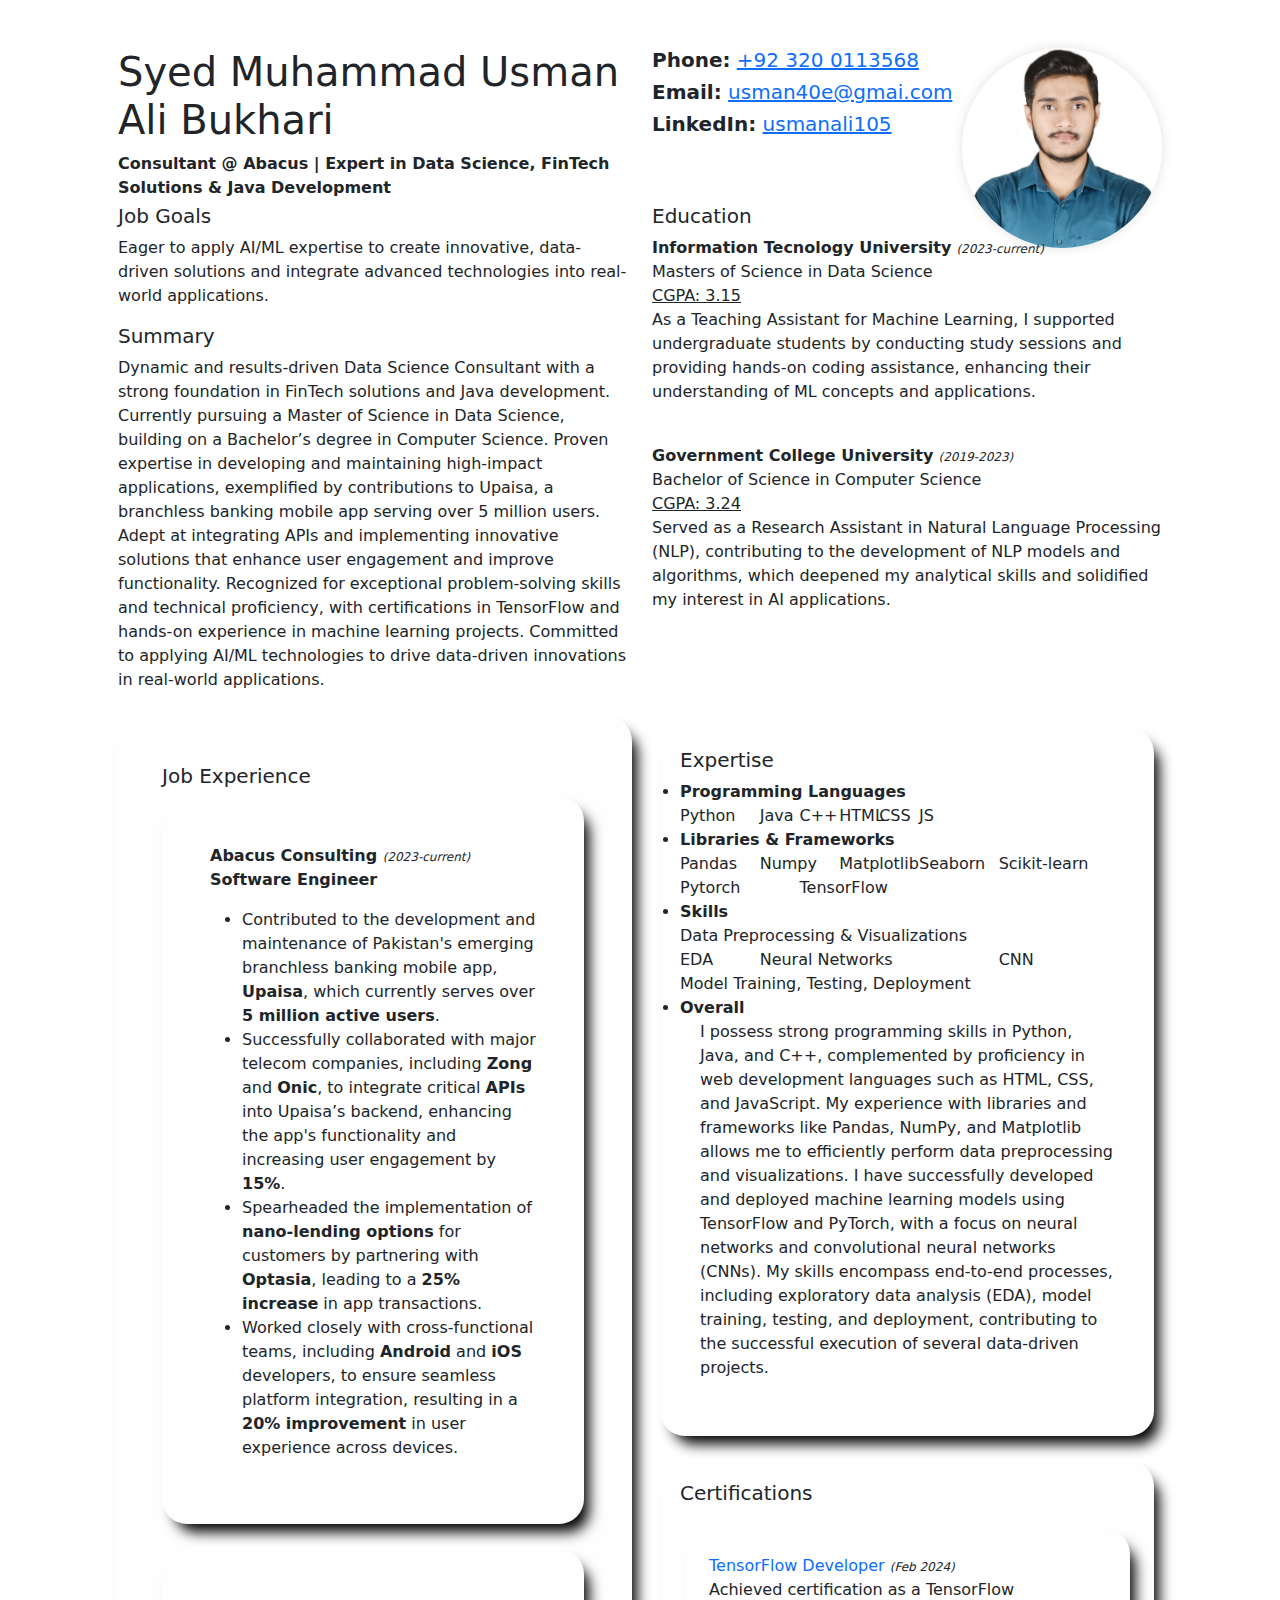
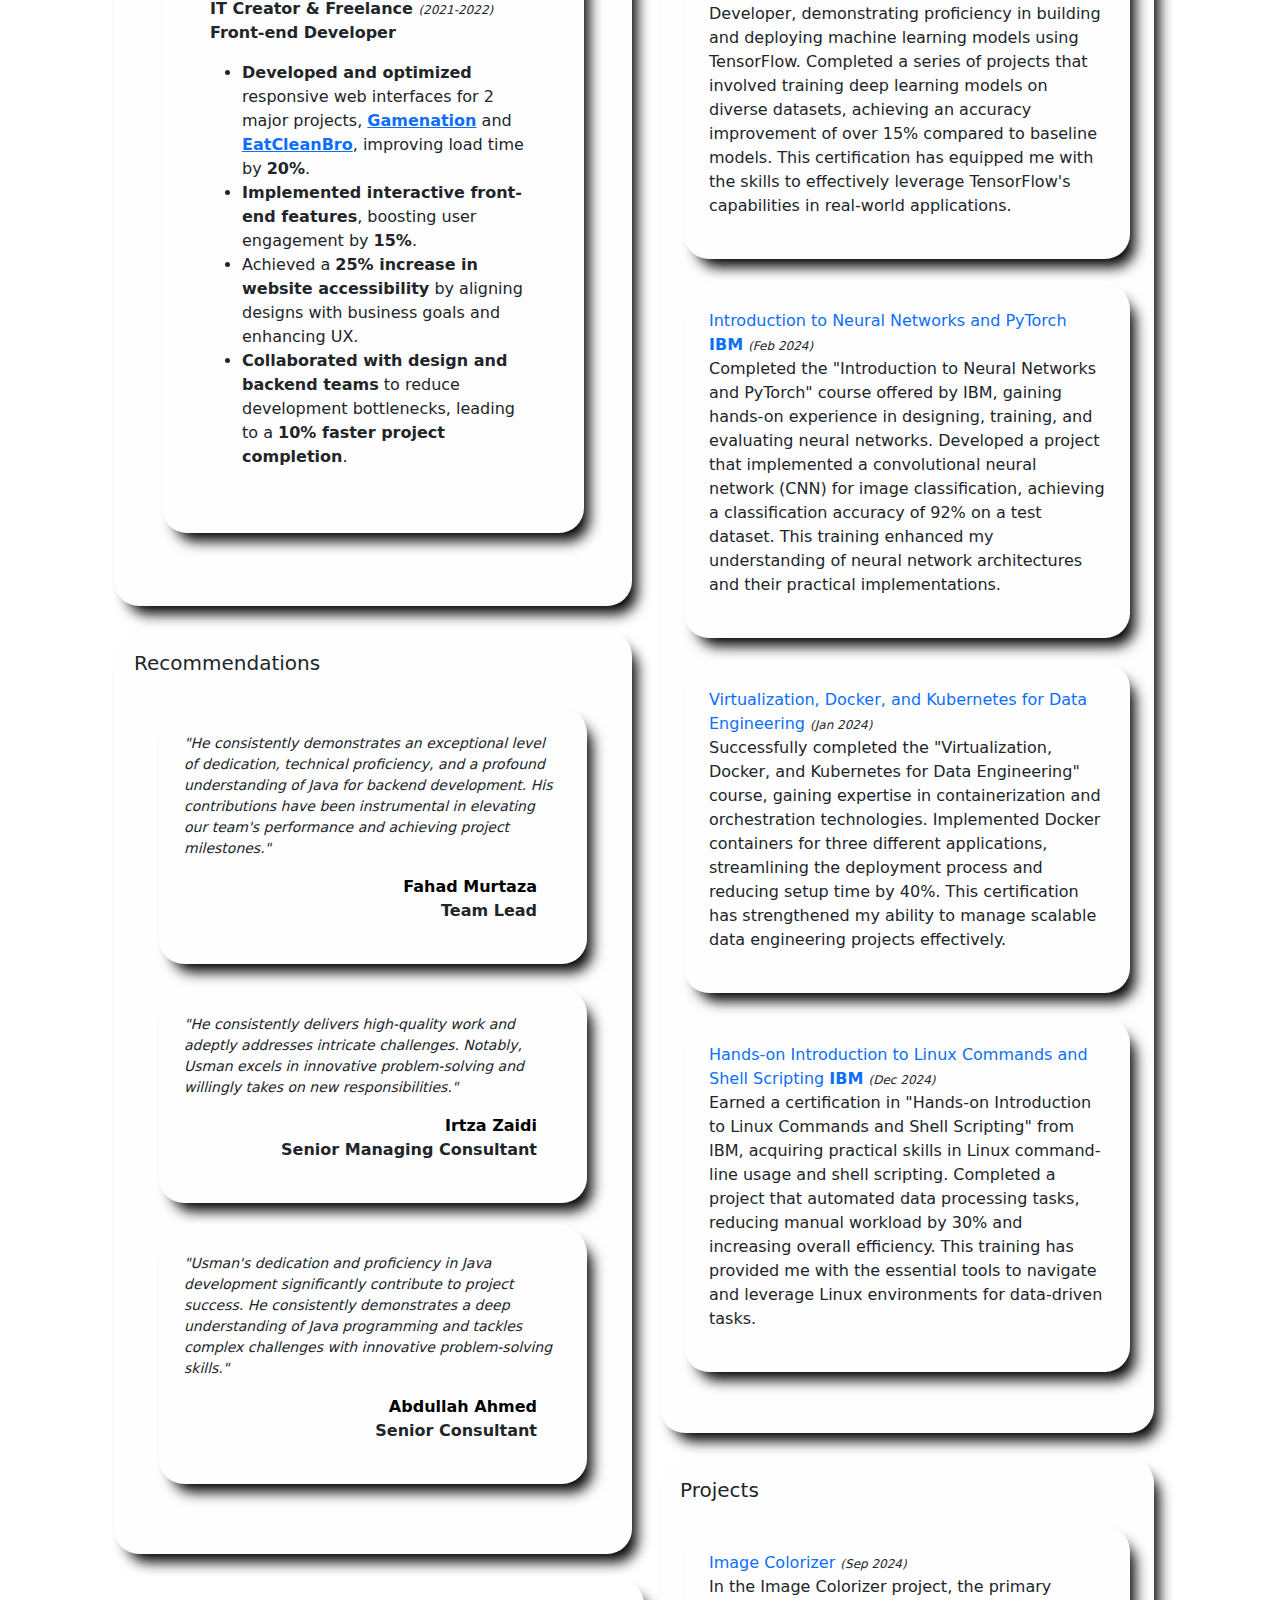
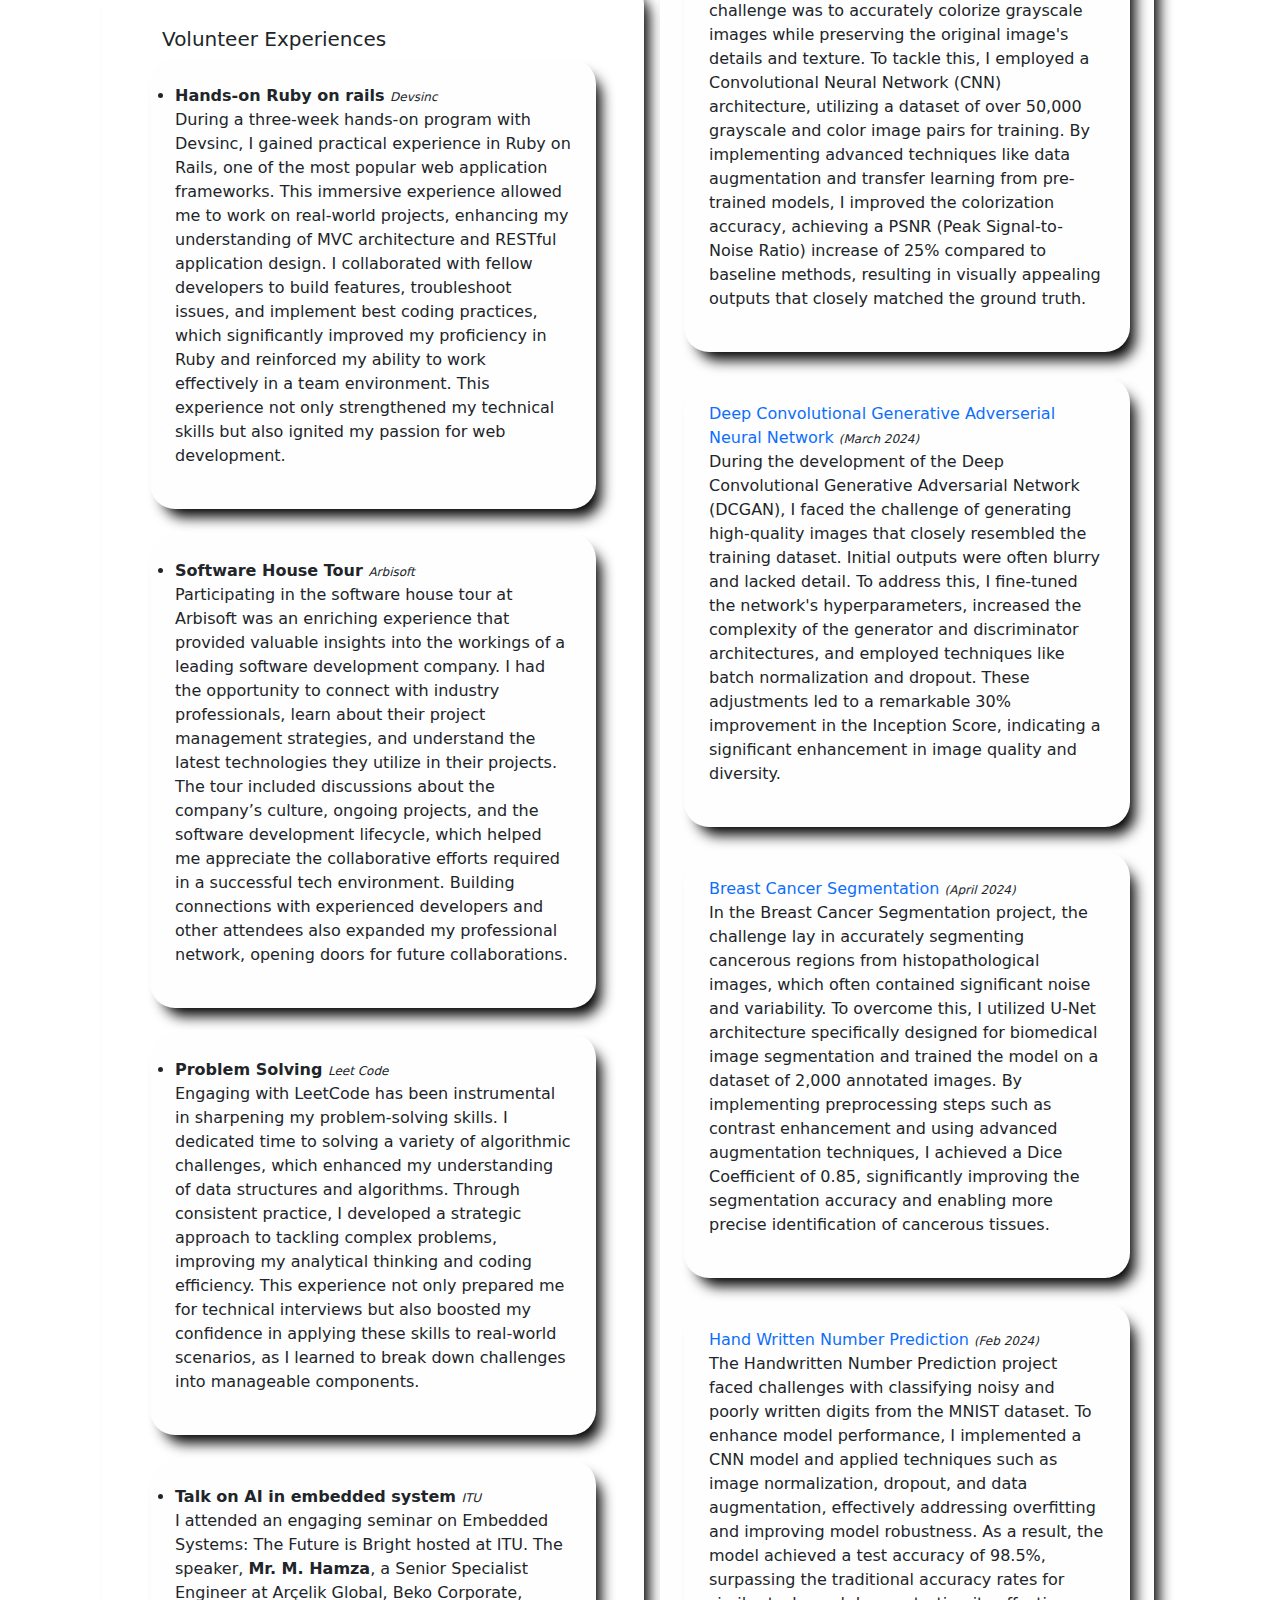
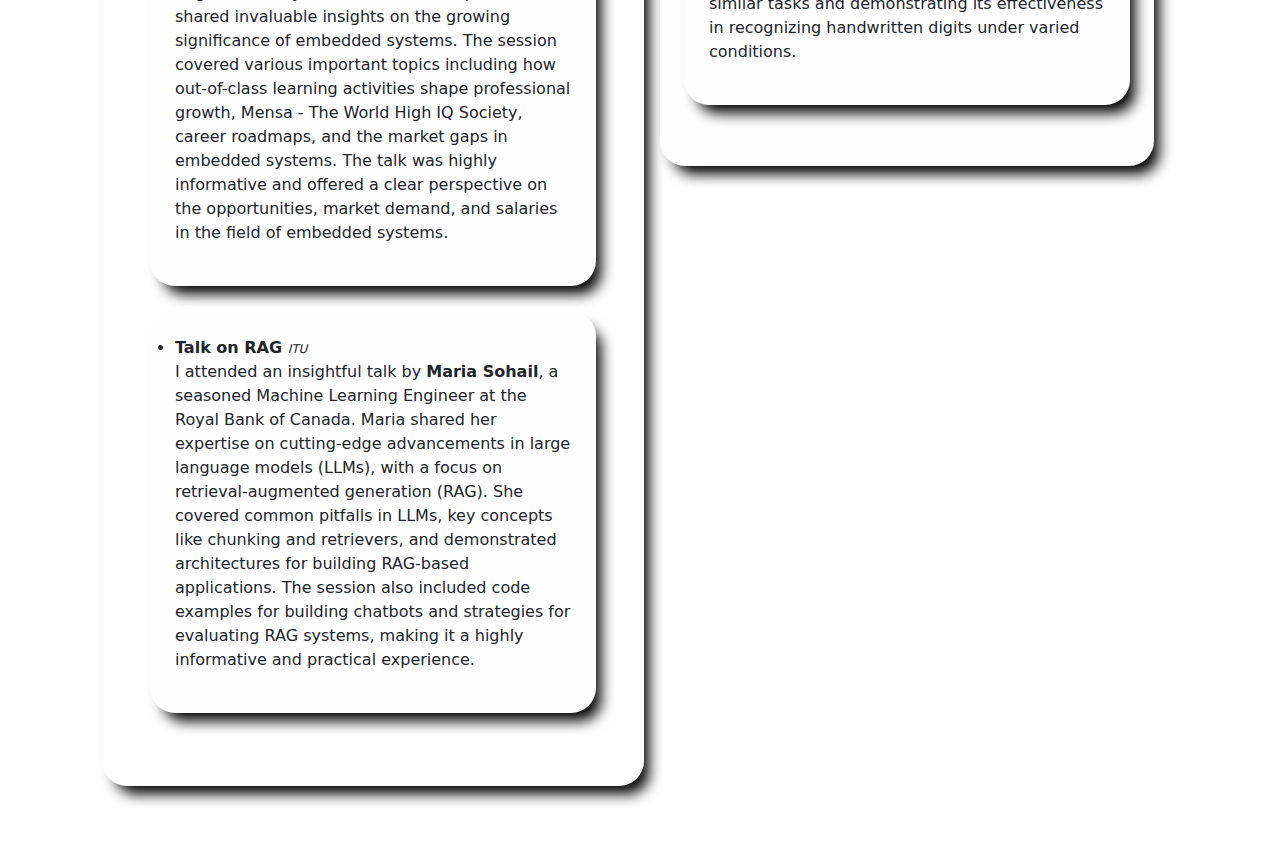
==== commit 9a08637f: "ok" ====
--- a/index.html
+++ b/index.html
@@ -9,7 +9,7 @@
     <title>CV</title>
 </head>
 <body>
-    <div class="container p-5">
+    <div class="container p-5 mobile-container">
         <div class="image-container">
             <div class="image-card">
                 <img src="professional picture.jpg">
@@ -147,7 +147,11 @@
                     </div>
                     <div class="volunteer-experience-card col-12 p-2">
                         <li><b>Talk on AI in embedded system <i style="font-size: 12px; font-style: italic; font-weight: normal">ITU</i></b></li>
-                        <p>I had the privilege of delivering a talk on leveraging and deploying artificial intelligence in embedded systems at an event hosted by ITU. In my presentation, I discussed the integration of AI technologies in devices like microcontrollers and IoT systems, showcasing how they can enhance functionality and decision-making capabilities. I explored various use cases, including smart home devices and healthcare applications, emphasizing the importance of optimization and efficiency in resource-constrained environments. This experience not only deepened my knowledge of AI applications but also allowed me to share insights with fellow tech enthusiasts, fostering discussions on the future of AI in embedded technology.</p>
+                        <p>I attended an engaging seminar on Embedded Systems: The Future is Bright hosted at ITU. The speaker, <b>Mr. M. Hamza</b>, a Senior Specialist Engineer at Arçelik Global, Beko Corporate, shared invaluable insights on the growing significance of embedded systems. The session covered various important topics including how out-of-class learning activities shape professional growth, Mensa - The World High IQ Society, career roadmaps, and the market gaps in embedded systems. The talk was highly informative and offered a clear perspective on the opportunities, market demand, and salaries in the field of embedded systems.</p>
+                    </div>
+                    <div class="volunteer-experience-card col-12 p-2">
+                        <li><b>Talk on RAG <i style="font-size: 12px; font-style: italic; font-weight: normal">ITU</i></b></li>
+                        <p>I attended an insightful talk by <b>Maria Sohail</b>, a seasoned Machine Learning Engineer at the Royal Bank of Canada. Maria shared her expertise on cutting-edge advancements in large language models (LLMs), with a focus on retrieval-augmented generation (RAG). She covered common pitfalls in LLMs, key concepts like chunking and retrievers, and demonstrated architectures for building RAG-based applications. The session also included code examples for building chatbots and strategies for evaluating RAG systems, making it a highly informative and practical experience.</p>
                     </div>
                 </div>
             </div>
@@ -156,7 +160,7 @@
                     <h5>Expertise</h5>
                     <b><li>Programming Languages</li></b>
                     <div class="row">
-                        <div class="col-sm-1">Python</div>
+                        <div class="col-sm-2">Python</div>
                         <div class="col-sm-1">Java</div>
                         <div class="col-sm-1">C++</div>
                         <div class="col-sm-1">HTML</div>
--- a/style.css
+++ b/style.css
@@ -14,7 +14,7 @@
 }
 .showcase-card-container .showcase-card .courses {
   margin-bottom: 25px;
-  padding: 20px;
+  padding: 25px !important;
   background-color: #fefefe;
   box-shadow: 9px 12px 14px -4px rgb(0, 0, 0);
   border-radius: 25px;
@@ -82,6 +82,7 @@
   border-radius: 25px;
 }
 .volunteer-experience-container .volunteer-experience-card {
+  padding: 25px !important;
   background-color: #fefefe;
   box-shadow: 9px 12px 14px -4px rgb(0, 0, 0);
   border-radius: 25px;
@@ -100,6 +101,7 @@
 }
 .image-container .image-card {
   position: absolute;
+  z-index: -1;
   width: 100%;
   display: flex;
   justify-content: flex-end;
@@ -110,4 +112,38 @@
   height: 200px;
   border-radius: 100%;
   overflow: hidden;
+}
+
+p {
+  text-wrap: wrap;
+}
+
+@media (max-width: 360px) {
+  .mobile-container {
+    padding: 25px !important;
+  }
+  .personal-details-card-container .personal-details-card {
+    padding: 25px !important;
+  }
+  .personal-details-card-container .personal-details-card {
+    padding: 25px !important;
+  }
+  .job-experience-card {
+    padding: 25px !important;
+  }
+  .job-experience-card dl, .job-experience-card ol, .job-experience-card ul {
+    padding: 0px !important;
+  }
+  .personal-details-card-container .personal-details-card {
+    padding: 0px !important;
+  }
+  .recomendations-card-container .recomendations-card {
+    padding: 10px !important;
+  }
+  .volunteer-experience-container {
+    padding: 10px !important;
+  }
+  .volunteer-experience-container .volunteer-experience-card {
+    padding: 0px;
+  }
 }/*# sourceMappingURL=style.css.map */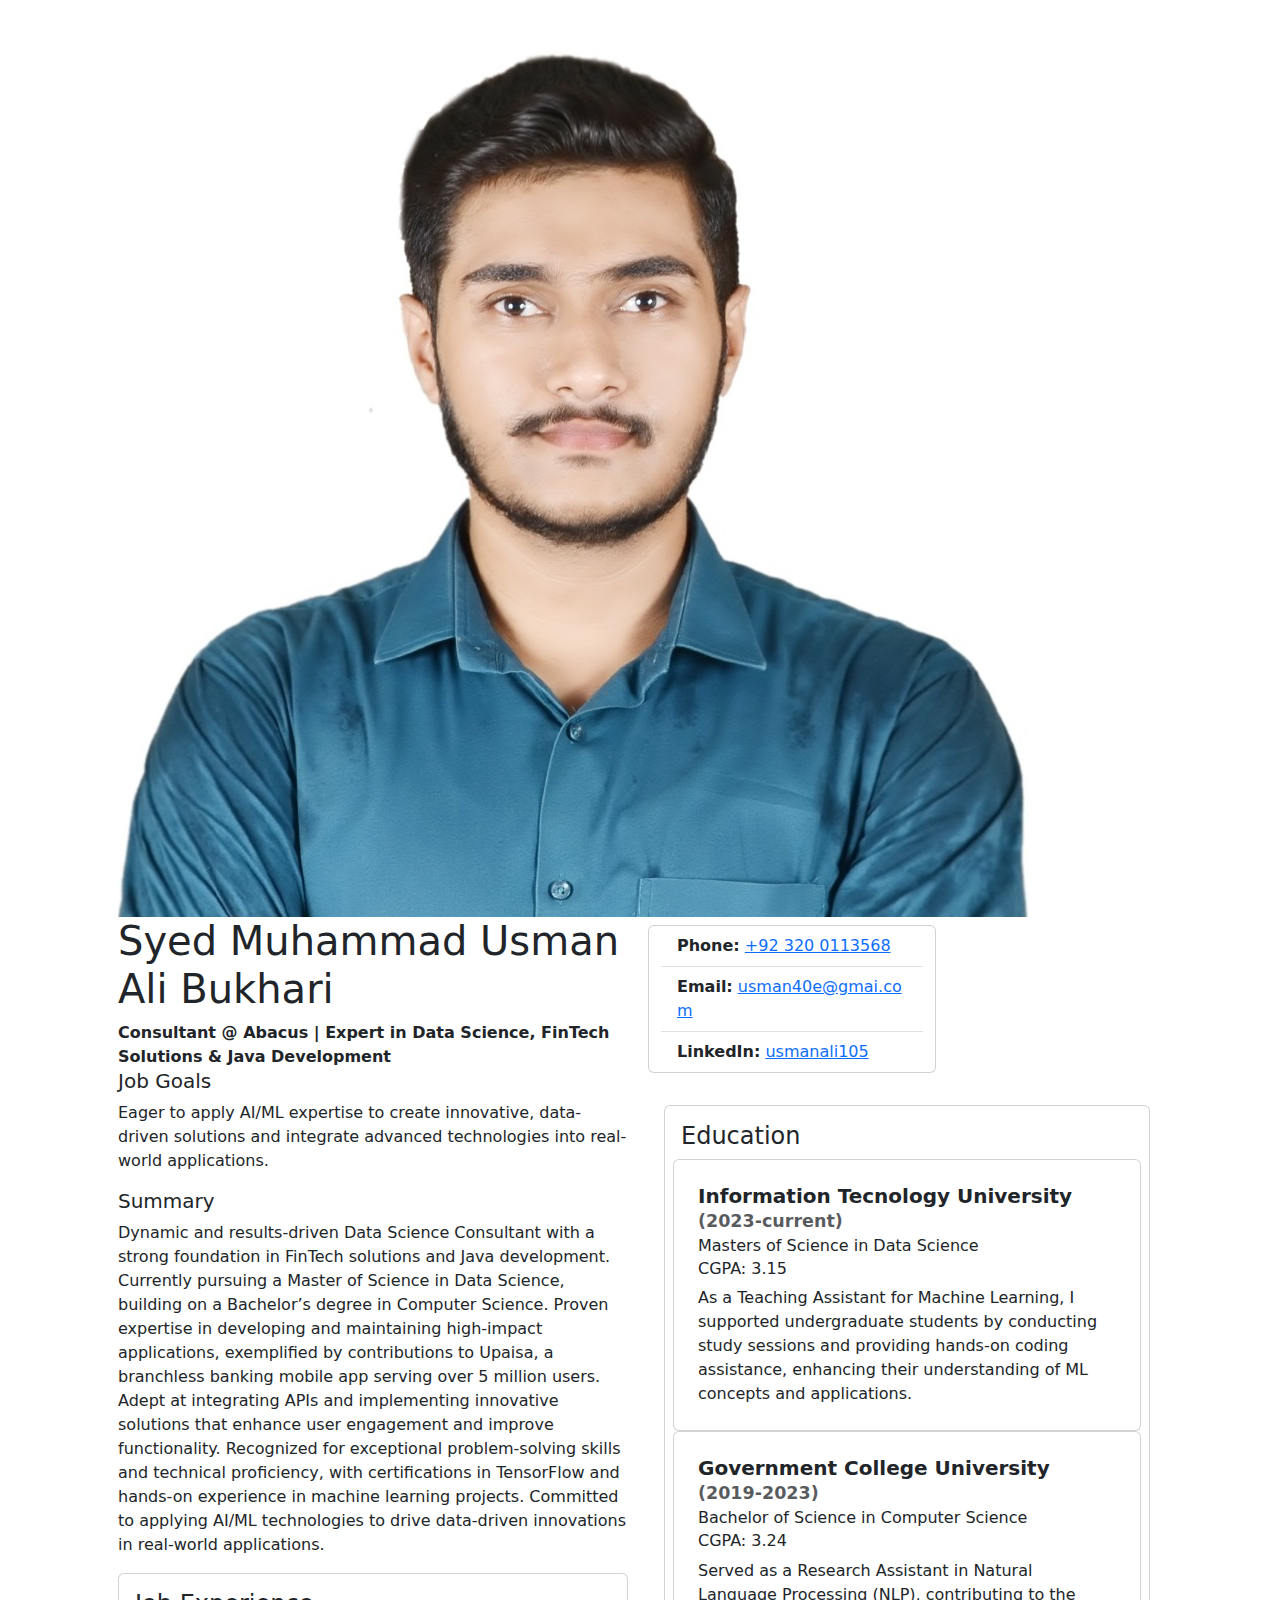
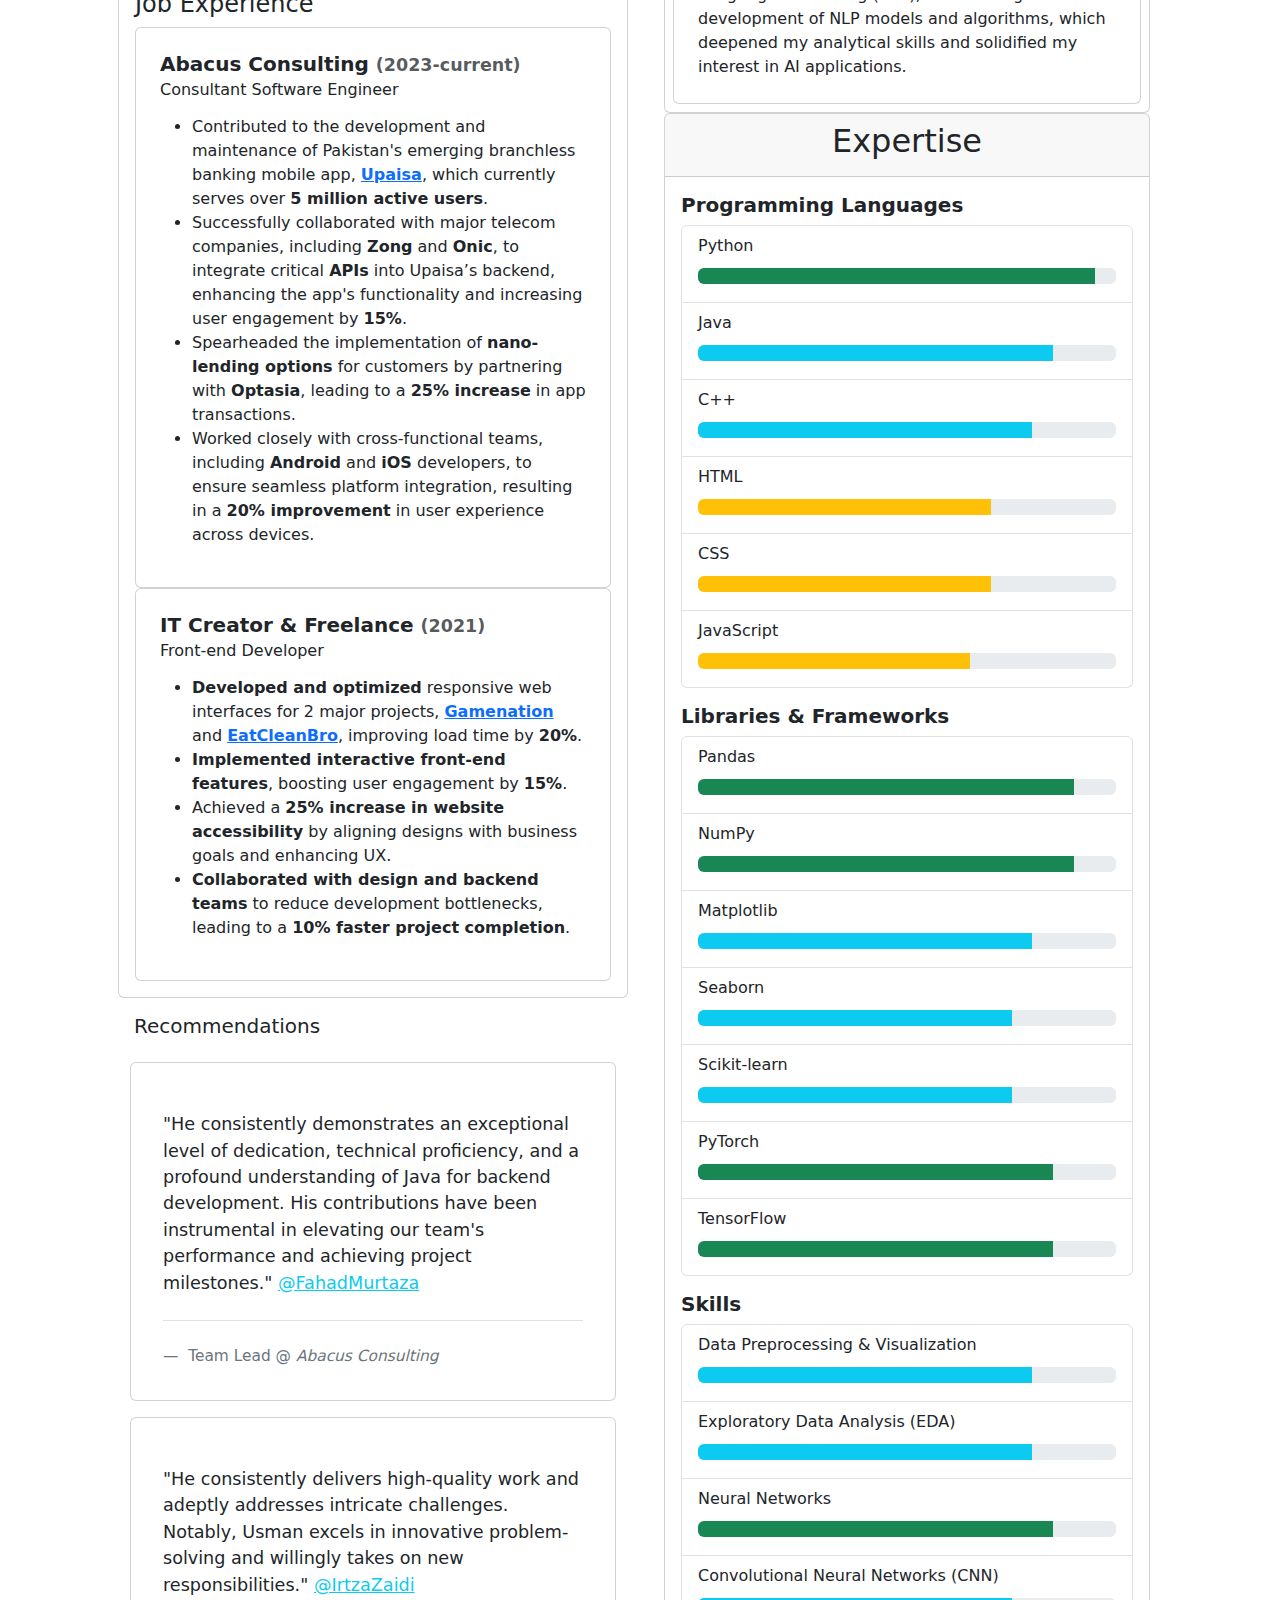
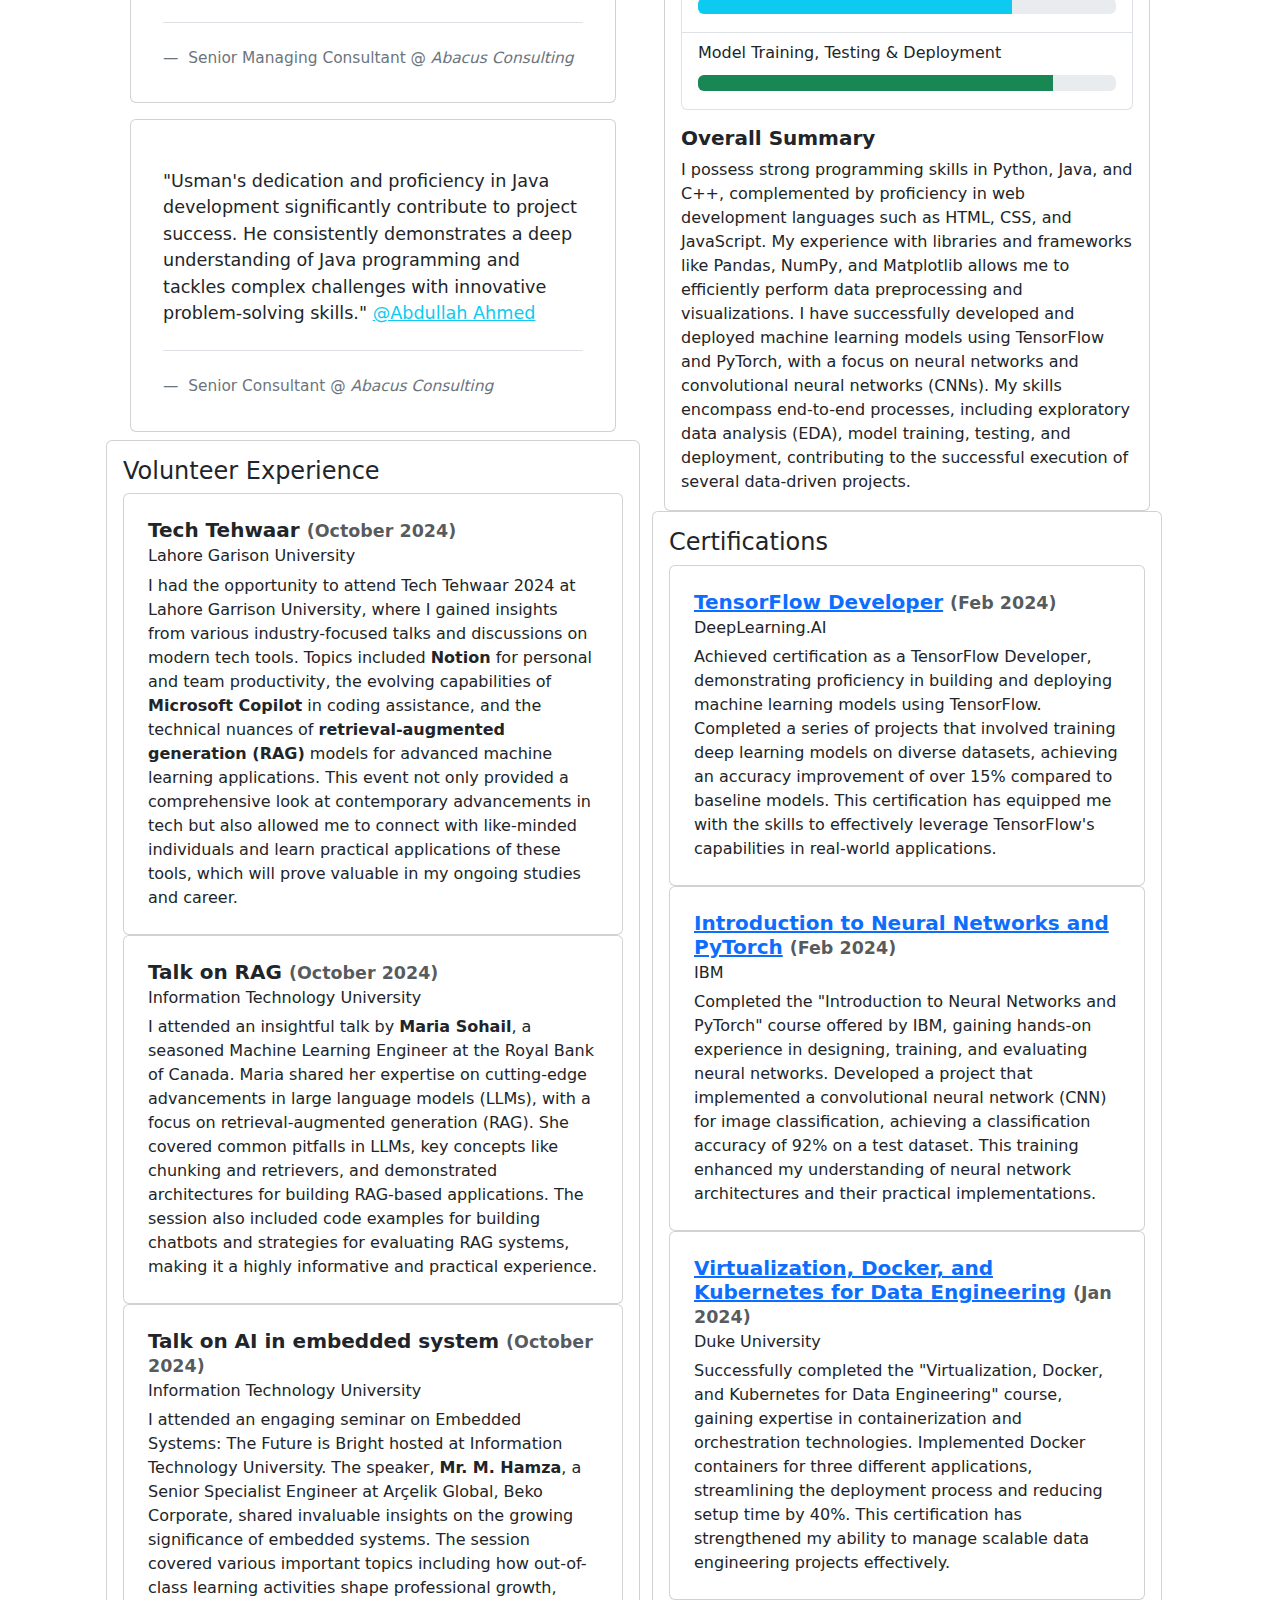
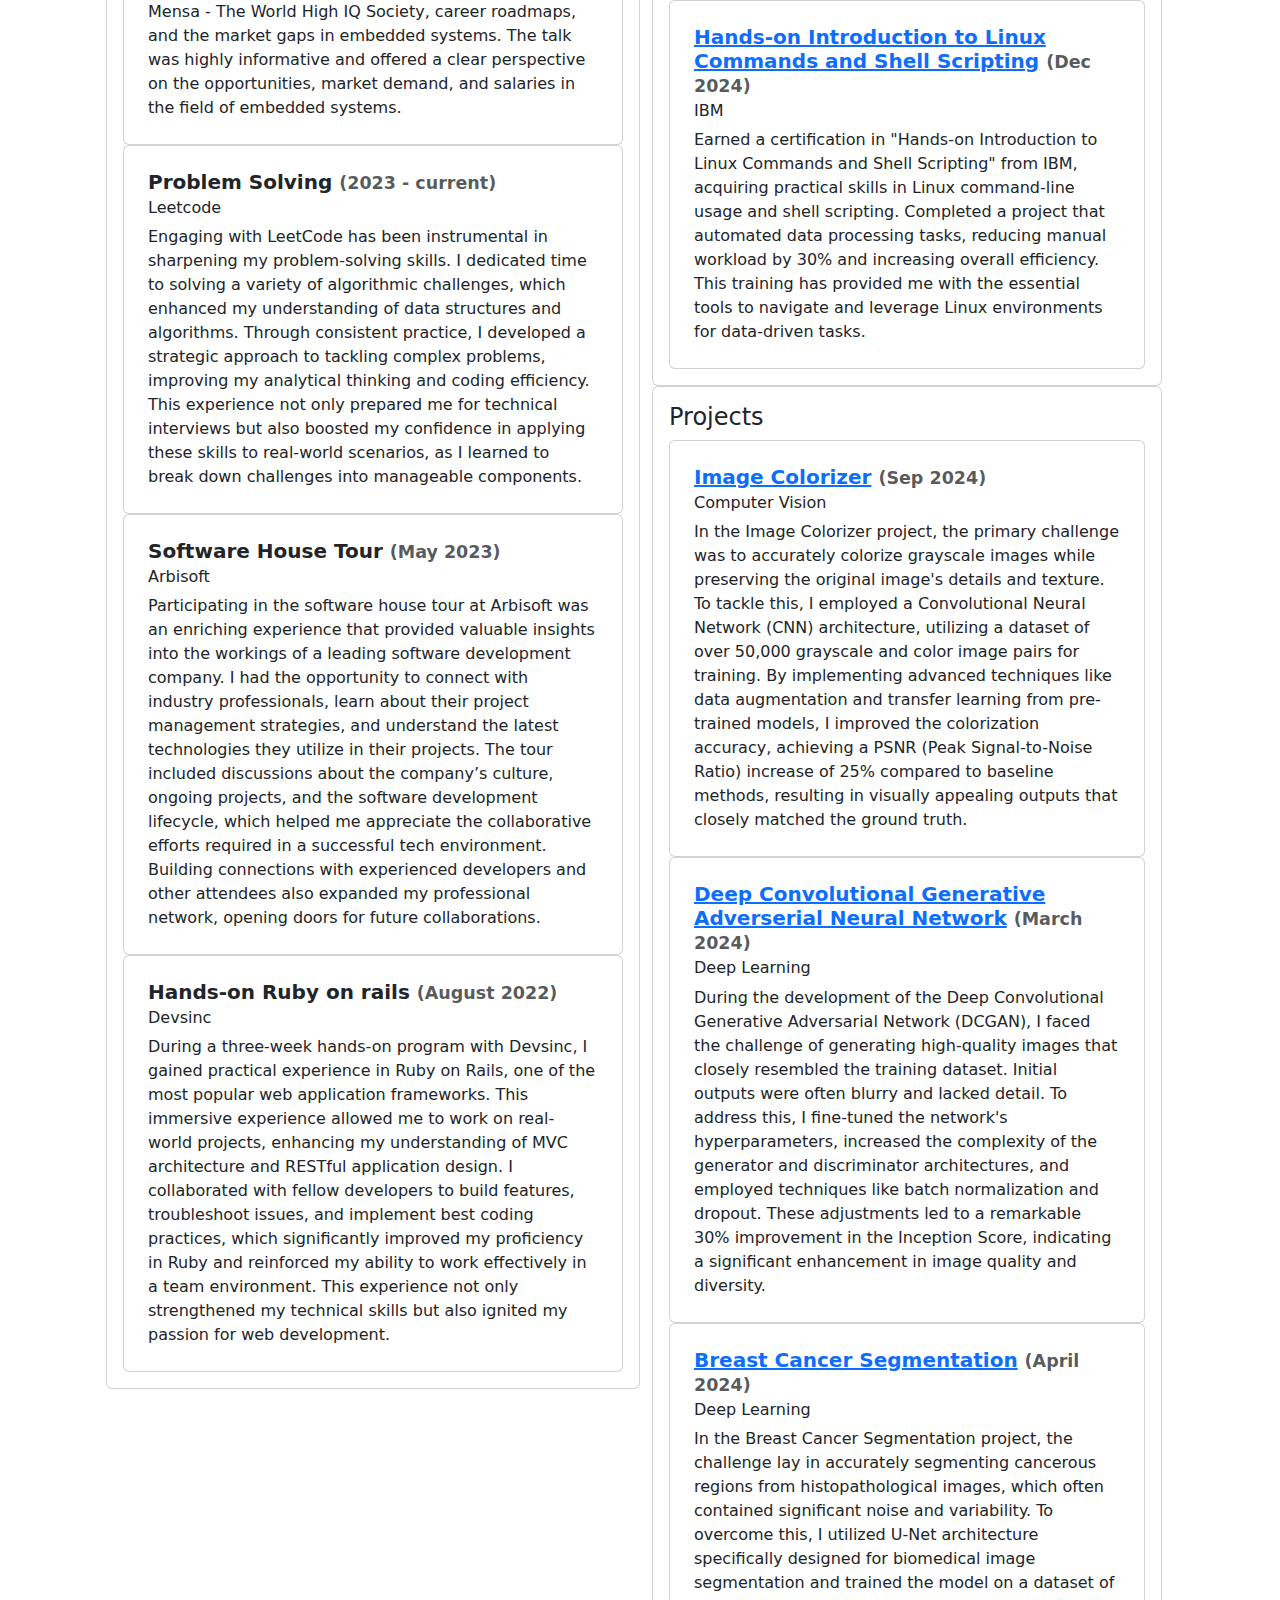
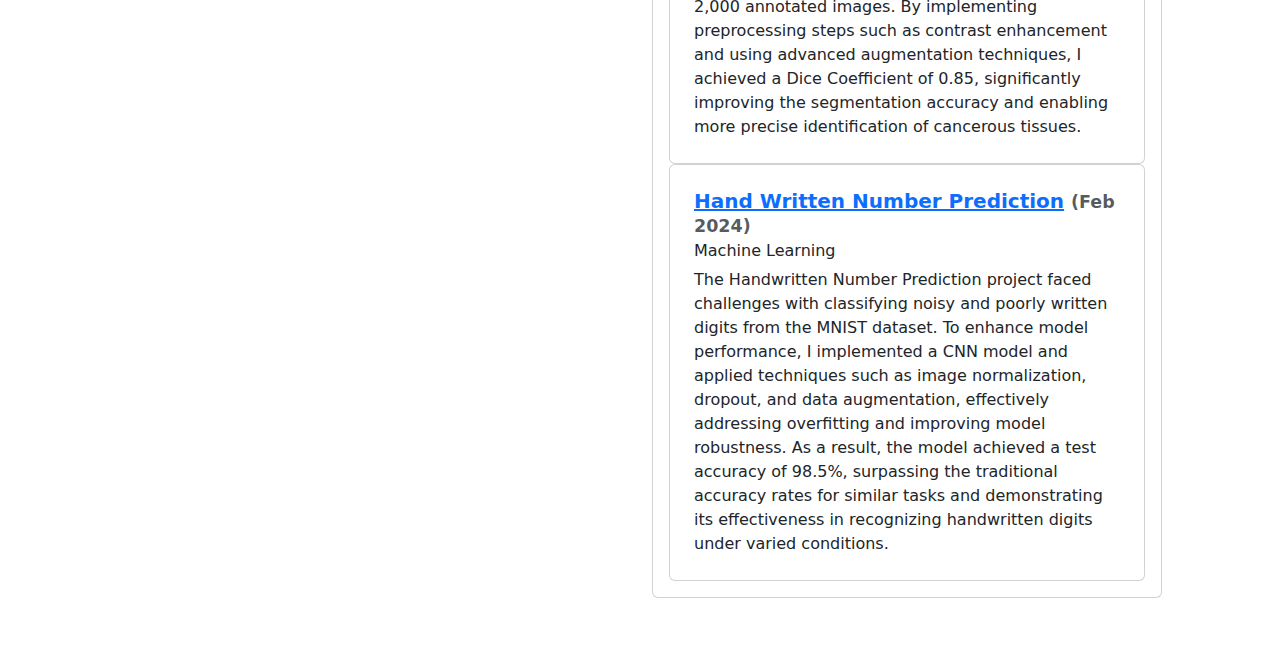
==== commit efc468c8: "ok" ====
--- a/index.html
+++ b/index.html
@@ -1,214 +1,471 @@
-
 <!DOCTYPE html>
-<!-- saved from url=(0025)http://localhost:5500/CV/ -->
 <html lang="en"><head><meta http-equiv="Content-Type" content="text/html; charset=UTF-8">
     
     <meta name="viewport" content="width=device-width, initial-scale=1.0">
     <link rel="stylesheet" href="https://cdn.jsdelivr.net/npm/bootstrap@5.3.3/dist/css/bootstrap.min.css" integrity="sha384-QWTKZyjpPEjISv5WaRU9OFeRpok6YctnYmDr5pNlyT2bRjXh0JMhjY6hW+ALEwIH" crossorigin="anonymous">
     <link rel="stylesheet" href="style.css">    
-    <title>CV</title>
+    <title>Resume</title>
 </head>
 <body>
-    <div class="container p-5 mobile-container">
+    <div class="container p-lg-5 p-sm-1">
         <div class="image-container">
             <div class="image-card">
                 <img src="professional picture.jpg">
             </div>
         </div>
         <div class="row">
-            <div class="col-sm-6">
-                <div class="heading">
-                    <h1>Syed Muhammad Usman Ali Bukhari</h1>
+            <!-- column 1 -->
+            <div class="col-md-6">
+                <div class="row">
+                    <div class="col-12">
+                        <div class="heading">
+                            <h1>Syed Muhammad Usman Ali Bukhari</h1>
+                        </div>
+                        <div class="desc">
+                            <b>Consultant @ Abacus | Expert in Data Science, FinTech Solutions &amp; Java Development</b>
+                        </div>        
+                    </div>
+                    <div class="col-12">
+                        <div class="heading">
+                            <h5>Job Goals</h5>
+                        </div>
+                        <div class="desc">
+                            <p>Eager to apply AI/ML expertise to create innovative, data-driven solutions and integrate advanced technologies into real-world applications.</p>
+                        </div>
+                    </div>
+                    <div class="col-12">
+                        <div class="heading">
+                            <h5>Summary</h5>
+                        </div>
+                        <div class="desc">
+                            <p>Dynamic and results-driven Data Science Consultant with a strong foundation in FinTech solutions and Java development. Currently pursuing a Master of Science in Data Science, building on a Bachelor’s degree in Computer Science. Proven expertise in developing and maintaining high-impact applications, exemplified by contributions to Upaisa, a branchless banking mobile app serving over 5 million users. Adept at integrating APIs and implementing innovative solutions that enhance user engagement and improve functionality. Recognized for exceptional problem-solving skills and technical proficiency, with certifications in TensorFlow and hands-on experience in machine learning projects. Committed to applying AI/ML technologies to drive data-driven innovations in real-world applications.</p>
+                        </div>
+                    </div>
+                    <div class="col-12">
+                        <div class="card p-1 p-lg-3">
+                            <div class="heading col-12">
+                                <h4 class="">Job Experience</h4>
+                            </div>
+                            <div class="card col-12 p-1 p-lg-2">
+                                <div class="card-body">
+                                  <h5 class="card-title">Abacus Consulting <span class="text-muted small font-italic">(2023-current)</span></h5>
+                                  <h6 class="card-subtitle mb-2">Consultant Software Engineer</h6>
+                                  <p class="card-text">
+                                    <ul>
+                                        <li>Contributed to the development and maintenance of Pakistan's emerging branchless banking mobile app, <b><a href="https://play.google.com/store/apps/details?id=pk.upaisa.com" target="_blank">Upaisa</a></b>, which currently serves over <b>5 million active users</b>.</li>
+                                        <li>Successfully collaborated with major telecom companies, including <b>Zong</b> and <b>Onic</b>, to integrate critical <b>APIs</b> into Upaisa’s backend, enhancing the app's functionality and increasing user engagement by <b>15%</b>.</li>
+                                        <li>Spearheaded the implementation of <b>nano-lending options</b> for customers by partnering with <b>Optasia</b>, leading to a <b>25% increase</b> in app transactions.</li>
+                                        <li>Worked closely with cross-functional teams, including <b>Android</b> and <b>iOS</b> developers, to ensure seamless platform integration, resulting in a <b>20% improvement</b> in user experience across devices.</li>
+                                    </ul>
+                                  </p>
+                                </div>
+                              </div>
+                              <div class="card col-12 p-1 p-lg-2">
+                                <div class="card-body">
+                                  <h5 class="card-title">IT Creator &amp; Freelance <span class="text-muted small font-italic">(2021)</span></h5>
+                                  <h6 class="card-subtitle mb-2">Front-end Developer</h6>
+                                  <p class="card-text">
+                                    <ul>
+                                        <li><b>Developed and optimized</b> responsive web interfaces for 2 major projects, <b><a href="https://gamenation.in/">Gamenation</a></b> and <b><a href="https://www.eatcleanbro.com/">EatCleanBro</a></b>, improving load time by <b>20%</b>.</li>
+                                        <li><b>Implemented interactive front-end features</b>, boosting user engagement by <b>15%</b>.</li>
+                                        <li>Achieved a <b>25% increase in website accessibility</b> by aligning designs with business goals and enhancing UX.</li>
+                                        <li><b>Collaborated with design and backend teams</b> to reduce development bottlenecks, leading to a <b>10% faster project completion</b>.</li>
+                                    </ul>                                  </p>
+                                </div>
+                              </div>
+                        </div>
+                    </div>
                 </div>
-                <div class="details">
-                    <b>Consultant @ Abacus | Expert in Data Science, FinTech Solutions &amp; Java Development</b>
+                <div class="row">
+                    <div class="col-12">
+                        <div class="heading m-3">
+                            <h5>Recommendations</h5>
+                        </div>
+                    </div>
+                    <div class="col-12">
+                        <section>
+                            <div class="container py-2">
+                              <div class="row d-flex justify-content-center align-items-center h-100">
+                                <div class="col-12">
+                                  <div class="card">
+                                    <div class="card-body">
+                                      <blockquote class="blockquote blockquote-custom bg-white px-3 pt-4">
+                                        <p class="mb-0 mt-2 font-italic">
+                                            "He consistently demonstrates an exceptional level of dedication, technical proficiency, and a profound understanding of Java for backend development. His contributions have been instrumental in elevating our team's performance and achieving project milestones."
+                                          <a href="#" class="text-info">@FahadMurtaza</a>
+                                        </p>
+                                        <footer class="blockquote-footer pt-4 mt-4 border-top">
+                                          Team Lead @
+                                          <cite title="Source Title">Abacus Consulting</cite>
+                                        </footer>
+                                      </blockquote>
+                                    </div>
+                                  </div>
+                          
+                                </div>
+                              </div>
+                            </div>
+                          </section>
+                          <section>
+                            <div class="container py-2">
+                              <div class="row d-flex justify-content-center align-items-center h-100">
+                                <div class="col-12">
+                                  <div class="card">
+                                    <div class="card-body">
+                                      <blockquote class="blockquote blockquote-custom bg-white px-3 pt-4">
+                                        <p class="mb-0 mt-2 font-italic">
+                                            "He consistently delivers high-quality work and adeptly addresses intricate challenges. Notably, Usman excels in innovative problem-solving and willingly takes on new responsibilities."
+                                          <a href="#" class="text-info">@IrtzaZaidi</a>
+                                        </p>
+                                        <footer class="blockquote-footer pt-4 mt-4 border-top">
+                                            Senior Managing Consultant @
+                                          <cite title="Source Title">Abacus Consulting</cite>
+                                        </footer>
+                                      </blockquote>
+                                    </div>
+                                  </div>
+                          
+                                </div>
+                              </div>
+                            </div>
+                          </section>
+                          <section>
+                            <div class="container py-2">
+                              <div class="row d-flex justify-content-center align-items-center h-100">
+                                <div class="col-12">
+                                  <div class="card">
+                                    <div class="card-body">
+                                      <blockquote class="blockquote blockquote-custom bg-white px-3 pt-4">
+                                        <p class="mb-0 mt-2 font-italic">
+                                            "Usman's dedication and proficiency in Java development significantly contribute to project success. He consistently demonstrates a deep understanding of Java programming and tackles complex challenges with innovative problem-solving skills."
+                                          <a href="#" class="text-info">@Abdullah Ahmed</a>
+                                        </p>
+                                        <footer class="blockquote-footer pt-4 mt-4 border-top">
+                                            Senior Consultant @
+                                          <cite title="Source Title">Abacus Consulting</cite>
+                                        </footer>
+                                      </blockquote>
+                                    </div>
+                                  </div>
+                          
+                                </div>
+                              </div>
+                            </div>
+                          </section>
+
+                    </div>
                 </div>
+                <div class="row">
+                    <div class="card p-1 p-lg-3">
+                        <div class="heading col-12">
+                            <h4 class="">Volunteer Experience</h4>
+                        </div>
+                        <div class="card col-12 p-1 p-lg-2">
+                            <div class="card-body">
+                              <h5 class="card-title">Tech Tehwaar <span class="text-muted small font-italic">(October 2024)</span></h5>
+                              <h6 class="card-subtitle mb-2">Lahore Garison University</h6>
+                              <p class="card-text">
+                                I had the opportunity to attend Tech Tehwaar 2024 at Lahore Garrison University, where I gained insights from various industry-focused talks and discussions on modern tech tools. Topics included <b>Notion</b> for personal and team productivity, the evolving capabilities of <b>Microsoft Copilot</b> in coding assistance, and the technical nuances of <b>retrieval-augmented generation (RAG)</b> models for advanced machine learning applications. This event not only provided a comprehensive look at contemporary advancements in tech but also allowed me to connect with like-minded individuals and learn practical applications of these tools, which will prove valuable in my ongoing studies and career.    
+                                </p>
+                            </div>
+                          </div>
+                          <div class="card col-12 p-1 p-lg-2">
+                            <div class="card-body">
+                              <h5 class="card-title">Talk on RAG <span class="text-muted small font-italic">(October 2024)</span></h5>
+                              <h6 class="card-subtitle mb-2">Information Technology University</h6>
+                              <p class="card-text">
+                                I attended an insightful talk by <b>Maria Sohail</b>, a seasoned Machine Learning Engineer at the Royal Bank of Canada. Maria shared her expertise on cutting-edge advancements in large language models (LLMs), with a focus on retrieval-augmented generation (RAG). She covered common pitfalls in LLMs, key concepts like chunking and retrievers, and demonstrated architectures for building RAG-based applications. The session also included code examples for building chatbots and strategies for evaluating RAG systems, making it a highly informative and practical experience.
+                              </p>
+                            </div>
+                          </div>
+                          <div class="card col-12 p-1 p-lg-2">
+                            <div class="card-body">
+                              <h5 class="card-title">Talk on AI in embedded system <span class="text-muted small font-italic">(October 2024)</span></h5>
+                              <h6 class="card-subtitle mb-2">Information Technology University</h6>
+                              <p class="card-text">
+                                I attended an engaging seminar on Embedded Systems: The Future is Bright hosted at Information Technology University. The speaker, <b>Mr. M. Hamza</b>, a Senior Specialist Engineer at Arçelik Global, Beko Corporate, shared invaluable insights on the growing significance of embedded systems. The session covered various important topics including how out-of-class learning activities shape professional growth, Mensa - The World High IQ Society, career roadmaps, and the market gaps in embedded systems. The talk was highly informative and offered a clear perspective on the opportunities, market demand, and salaries in the field of embedded systems.
+                            </p>
+                            </div>
+                          </div>
+                          <div class="card col-12 p-1 p-lg-2">
+                            <div class="card-body">
+                              <h5 class="card-title">Problem Solving <span class="text-muted small font-italic">(2023 - current)</span></h5>
+                              <h6 class="card-subtitle mb-2">Leetcode</h6>
+                              <p class="card-text">
+                                Engaging with LeetCode has been instrumental in sharpening my problem-solving skills. I dedicated time to solving a variety of algorithmic challenges, which enhanced my understanding of data structures and algorithms. Through consistent practice, I developed a strategic approach to tackling complex problems, improving my analytical thinking and coding efficiency. This experience not only prepared me for technical interviews but also boosted my confidence in applying these skills to real-world scenarios, as I learned to break down challenges into manageable components.
+                              </p>
+                            </div>
+                          </div>
+                          <div class="card col-12 p-1 p-lg-2">
+                            <div class="card-body">
+                              <h5 class="card-title">Software House Tour <span class="text-muted small font-italic">(May 2023)</span></h5>
+                              <h6 class="card-subtitle mb-2">Arbisoft</h6>
+                              <p class="card-text">
+                                Participating in the software house tour at Arbisoft was an enriching experience that provided valuable insights into the workings of a leading software development company. I had the opportunity to connect with industry professionals, learn about their project management strategies, and understand the latest technologies they utilize in their projects. The tour included discussions about the company’s culture, ongoing projects, and the software development lifecycle, which helped me appreciate the collaborative efforts required in a successful tech environment. Building connections with experienced developers and other attendees also expanded my professional network, opening doors for future collaborations.
+                            </p>
+                            </div>
+                          </div>
+                          <div class="card col-12 p-1 p-lg-2">
+                            <div class="card-body">
+                              <h5 class="card-title">Hands-on Ruby on rails <span class="text-muted small font-italic">(August 2022)</span></h5>
+                              <h6 class="card-subtitle mb-2">Devsinc</h6>
+                              <p class="card-text">
+                                During a three-week hands-on program with Devsinc, I gained practical experience in Ruby on Rails, one of the most popular web application frameworks. This immersive experience allowed me to work on real-world projects, enhancing my understanding of MVC architecture and RESTful application design. I collaborated with fellow developers to build features, troubleshoot issues, and implement best coding practices, which significantly improved my proficiency in Ruby and reinforced my ability to work effectively in a team environment. This experience not only strengthened my technical skills but also ignited my passion for web development.                              </p>
+                            </div>
+                          </div>
+                    </div>
+                </div>    
             </div>
-            <div class="col-sm-6">
-                <div class="details">
-                    <h5><b>Phone:</b>&nbsp;<a href="tel:+923200113568">+92 320 0113568</a></h5>
-                    <h5><b>Email:</b>&nbsp;<a href="mailto:usman40e@gmai.com">usman40e@gmai.com</a></h5>
-                    <h5><b>LinkedIn:</b>&nbsp;<a href="https://www.linkedin.com/in/usmanali105/">usmanali105</a></h5>
+            <!-- column 2 -->
+            <div class="col-md-6">
+                <div class="row">
+                    <div class="card col-12 m-2" style="width: 18rem;">
+                        <ul class="list-group list-group-flush">
+                          <li class="list-group-item"><b>Phone:</b>&nbsp;<a href="tel:+923200113568">+92 320 0113568</a></li>
+                          <div class="list-group-item"><b>Email:</b>&nbsp;<a href="mailto:usman40e@gmai.com">usman40e@gmai.com</a></div>
+                          <div class="list-group-item"><b>LinkedIn:</b>&nbsp;<a href="https://www.linkedin.com/in/usmanali105/">usmanali105</a></div>
+                        </ul>
+                      </div>    
                 </div>
-            </div>
-        </div>
-        <div class="m-1"></div>
-        <div class="row">
-            <div class="col-sm-6">
-                <div class="details">
-                    <h5>Job Goals</h5>
-                    <p>Eager to apply AI/ML expertise to create innovative, data-driven solutions and integrate advanced technologies into real-world applications.</p>
-                </div>
-                <div class="details">
-                    <h5>Summary</h5>
-                    <p>Dynamic and results-driven Data Science Consultant with a strong foundation in FinTech solutions and Java development. Currently pursuing a Master of Science in Data Science, building on a Bachelor’s degree in Computer Science. Proven expertise in developing and maintaining high-impact applications, exemplified by contributions to Upaisa, a branchless banking mobile app serving over 5 million users. Adept at integrating APIs and implementing innovative solutions that enhance user engagement and improve functionality. Recognized for exceptional problem-solving skills and technical proficiency, with certifications in TensorFlow and hands-on experience in machine learning projects. Committed to applying AI/ML technologies to drive data-driven innovations in real-world applications.</p>
-                </div>
-            </div>
-            <div class="col-sm-6">
-                    <h5>Education</h5>
-                    <span><b>Information Tecnology University</b> <i style="font-size: 12px;">(2023-current)</i> <br> Masters of Science in Data Science <br> <u>CGPA: 3.15</u></span>
-                    <p>As a Teaching Assistant for Machine Learning, I supported undergraduate students by conducting study sessions and providing hands-on coding assistance, enhancing their understanding of ML concepts and applications.</p>
-                    <br>
-                    <span><b>Government College University</b> <i style="font-size: 12px;">(2019-2023)</i> <br> Bachelor of Science in Computer Science <br> <u>CGPA: 3.24</u></span>
-                    <p>Served as a Research Assistant in Natural Language Processing (NLP), contributing to the development of NLP models and algorithms, which deepened my analytical skills and solidified my interest in AI applications.</p>
-            </div>
-        </div>
-        <div class="row">
-            <div class="col-sm-6 personal-details-card-container p-2">
-                <div class="personal-details-card p-5">
-                    <h5>Job Experience</h5>
-                    <div class="job-experience-card p-5">
-                        <b>Abacus Consulting <i style="font-size: 12px; font-weight: normal;">(2023-current)</i></b>
-                        <br>
-                        <b>Software Engineer</b>
-                        <p>
-                            </p><ul>
-                                <li>Contributed to the development and maintenance of Pakistan's emerging branchless banking mobile app, <b>Upaisa</b>, which currently serves over <b>5 million active users</b>.</li>
-                                <li>Successfully collaborated with major telecom companies, including <b>Zong</b> and <b>Onic</b>, to integrate critical <b>APIs</b> into Upaisa’s backend, enhancing the app's functionality and increasing user engagement by <b>15%</b>.</li>
-                                <li>Spearheaded the implementation of <b>nano-lending options</b> for customers by partnering with <b>Optasia</b>, leading to a <b>25% increase</b> in app transactions.</li>
-                                <li>Worked closely with cross-functional teams, including <b>Android</b> and <b>iOS</b> developers, to ensure seamless platform integration, resulting in a <b>20% improvement</b> in user experience across devices.</li>
-                            </ul>
-                        <p></p>        
-                    </div>
-                    <div class="job-experience-card p-5">
-                        <b>IT Creator &amp; Freelance <i style="font-size: 12px; font-weight: normal;">(2021-2022)</i></b>
-                        <br>
-                        <b>Front-end Developer</b>
-                        <p>
-                            </p><ul>
-                                <li><b>Developed and optimized</b> responsive web interfaces for 2 major projects, <b><a href="https://gamenation.in/">Gamenation</a></b> and <b><a href="https://www.eatcleanbro.com/">EatCleanBro</a></b>, improving load time by <b>20%</b>.</li>
-                                <li><b>Implemented interactive front-end features</b>, boosting user engagement by <b>15%</b>.</li>
-                                <li>Achieved a <b>25% increase in website accessibility</b> by aligning designs with business goals and enhancing UX.</li>
-                                <li><b>Collaborated with design and backend teams</b> to reduce development bottlenecks, leading to a <b>10% faster project completion</b>.</li>
-                            </ul>
-                        <p></p>        
-                    </div>
-                </div>
+                <div class="row">
+                    <div class="col-12 p-lg-4">
+                        <div class="col-12">
+                            <div class="card p-1 p-lg-2">
+                                <div class="heading col-12">
+                                    <h4 class="m-2">Education</h4>
+                                </div>
+                                <div class="card col-12 p-1 p-lg-2">
+                                    <div class="card-body">
+                                      <h5 class="card-title">Information Tecnology University <span class="text-muted small font-italic">(2023-current)</span></h5>
+                                      <h6 class="card-subtitle mb-2">Masters of Science in Data Science</h6>
+                                      <h6 class="card-subtitle mb-2">CGPA: 3.15</h6>
+                                      <p class="card-text">
+                                        As a Teaching Assistant for Machine Learning, I supported undergraduate students by conducting study sessions and providing hands-on coding assistance, enhancing their understanding of ML concepts and applications.
+                                      </p>
+                                    </div>
+                                  </div>
+                                  <div class="card col-12 p-1 p-lg-2">
+                                    <div class="card-body">
+                                      <h5 class="card-title">Government College University <span class="text-muted small font-italic">(2019-2023)</span></h5>
+                                      <h6 class="card-subtitle mb-2">Bachelor of Science in Computer Science</h6>
+                                      <h6 class="card-subtitle mb-2">CGPA: 3.24</h6>
+                                      <p class="card-text">
+                                        Served as a Research Assistant in Natural Language Processing (NLP), contributing to the development of NLP models and algorithms, which deepened my analytical skills and solidified my interest in AI applications.                                      </p>
+                                    </div>
+                                  </div>
+                            </div>
+                        </div>    
+                        <div class="col-12">
+                            <div class="card">
+                                <div class="card-header text-center">
+                                  <h2>Expertise</h2>
+                                </div>
+                                <div class="card-body">
+                                  <h5 class="card-title">Programming Languages</h5>
+                                  <ul class="list-group mb-3">
+                                    <li class="list-group-item">Python
+                                      <div class="progress">
+                                        <div class="progress-bar bg-success" role="progressbar" style="width: 95%;"></div>
+                                      </div>
+                                    </li>
+                                    <li class="list-group-item">Java
+                                      <div class="progress">
+                                        <div class="progress-bar bg-info" role="progressbar" style="width: 85%;"></div>
+                                      </div>
+                                    </li>
+                                    <li class="list-group-item">C++
+                                      <div class="progress">
+                                        <div class="progress-bar bg-info" role="progressbar" style="width: 80%;"></div>
+                                      </div>
+                                    </li>
+                                    <li class="list-group-item">HTML
+                                      <div class="progress">
+                                        <div class="progress-bar bg-warning" role="progressbar" style="width: 70%;"></div>
+                                      </div>
+                                    </li>
+                                    <li class="list-group-item">CSS
+                                      <div class="progress">
+                                        <div class="progress-bar bg-warning" role="progressbar" style="width: 70%;"></div>
+                                      </div>
+                                    </li>
+                                    <li class="list-group-item">JavaScript
+                                      <div class="progress">
+                                        <div class="progress-bar bg-warning" role="progressbar" style="width: 65%;"></div>
+                                      </div>
+                                    </li>
+                                  </ul>
+                            
+                                  <h5 class="card-title">Libraries & Frameworks</h5>
+                                  <ul class="list-group mb-3">
+                                    <li class="list-group-item">Pandas
+                                      <div class="progress">
+                                        <div class="progress-bar bg-success" role="progressbar" style="width: 90%;"></div>
+                                      </div>
+                                    </li>
+                                    <li class="list-group-item">NumPy
+                                      <div class="progress">
+                                        <div class="progress-bar bg-success" role="progressbar" style="width: 90%;"></div>
+                                      </div>
+                                    </li>
+                                    <li class="list-group-item">Matplotlib
+                                      <div class="progress">
+                                        <div class="progress-bar bg-info" role="progressbar" style="width: 80%;"></div>
+                                      </div>
+                                    </li>
+                                    <li class="list-group-item">Seaborn
+                                      <div class="progress">
+                                        <div class="progress-bar bg-info" role="progressbar" style="width: 75%;"></div>
+                                      </div>
+                                    </li>
+                                    <li class="list-group-item">Scikit-learn
+                                      <div class="progress">
+                                        <div class="progress-bar bg-info" role="progressbar" style="width: 75%;"></div>
+                                      </div>
+                                    </li>
+                                    <li class="list-group-item">PyTorch
+                                      <div class="progress">
+                                        <div class="progress-bar bg-success" role="progressbar" style="width: 85%;"></div>
+                                      </div>
+                                    </li>
+                                    <li class="list-group-item">TensorFlow
+                                      <div class="progress">
+                                        <div class="progress-bar bg-success" role="progressbar" style="width: 85%;"></div>
+                                      </div>
+                                    </li>
+                                  </ul>
+                            
+                                  <h5 class="card-title">Skills</h5>
+                                  <ul class="list-group mb-3">
+                                    <li class="list-group-item">Data Preprocessing & Visualization
+                                      <div class="progress">
+                                        <div class="progress-bar bg-info" role="progressbar" style="width: 80%;"></div>
+                                      </div>
+                                    </li>
+                                    <li class="list-group-item">Exploratory Data Analysis (EDA)
+                                      <div class="progress">
+                                        <div class="progress-bar bg-info" role="progressbar" style="width: 80%;"></div>
+                                      </div>
+                                    </li>
+                                    <li class="list-group-item">Neural Networks
+                                      <div class="progress">
+                                        <div class="progress-bar bg-success" role="progressbar" style="width: 85%;"></div>
+                                      </div>
+                                    </li>
+                                    <li class="list-group-item">Convolutional Neural Networks (CNN)
+                                      <div class="progress">
+                                        <div class="progress-bar bg-info" role="progressbar" style="width: 75%;"></div>
+                                      </div>
+                                    </li>
+                                    <li class="list-group-item">Model Training, Testing & Deployment
+                                      <div class="progress">
+                                        <div class="progress-bar bg-success" role="progressbar" style="width: 85%;"></div>
+                                      </div>
+                                    </li>
+                                  </ul>
+                            
+                                  <h5 class="card-title">Overall Summary</h5>
+                                  <p class="card-text">
+                                    I possess strong programming skills in Python, Java, and C++, complemented by proficiency in web development languages such as HTML, CSS, and JavaScript. My experience with libraries and frameworks like Pandas, NumPy, and Matplotlib allows me to efficiently perform data preprocessing and visualizations. I have successfully developed and deployed machine learning models using TensorFlow and PyTorch, with a focus on neural networks and convolutional neural networks (CNNs). My skills encompass end-to-end processes, including exploratory data analysis (EDA), model training, testing, and deployment, contributing to the successful execution of several data-driven projects.
+                                  </p>
+                                </div>
+                              </div>
+                        </div>
+                        <div class="col-12">
+                          <div class="row">
+                            <div class="card p-1 p-lg-3">
+                                <div class="heading col-12">
+                                    <h4 class="">Certifications</h4>
+                                </div>
+                                <div class="card col-12 p-1 p-lg-2">
+                                    <div class="card-body">
+                                      <h5 class="card-title"><a href="">TensorFlow Developer</a> <span class="text-muted small font-italic">(Feb 2024)</span></h5>
+                                      <h6 class="card-subtitle mb-2">DeepLearning.AI</h6>
+                                      <p class="card-text">
+                                        Achieved certification as a TensorFlow Developer, demonstrating proficiency in building and deploying machine learning models using TensorFlow. Completed a series of projects that involved training deep learning models on diverse datasets, achieving an accuracy improvement of over 15% compared to baseline models. This certification has equipped me with the skills to effectively leverage TensorFlow's capabilities in real-world applications.
+                                        </p>
+                                    </div>
+                                  </div>
+                                  <div class="card col-12 p-1 p-lg-2">
+                                    <div class="card-body">
+                                      <h5 class="card-title"><a href="">Introduction to Neural Networks and PyTorch</a> <span class="text-muted small font-italic">(Feb 2024)</span></h5>
+                                      <h6 class="card-subtitle mb-2">IBM</h6>
+                                      <p class="card-text">
+                                        Completed the "Introduction to Neural Networks and PyTorch" course offered by IBM, gaining hands-on experience in designing, training, and evaluating neural networks. Developed a project that implemented a convolutional neural network (CNN) for image classification, achieving a classification accuracy of 92% on a test dataset. This training enhanced my understanding of neural network architectures and their practical implementations.
+                                      </p>
+                                    </div>
+                                  </div>
+                                  <div class="card col-12 p-1 p-lg-2">
+                                    <div class="card-body">
+                                      <h5 class="card-title"><a href="">Virtualization, Docker, and Kubernetes for Data Engineering</a> <span class="text-muted small font-italic">(Jan 2024)</span></h5>
+                                      <h6 class="card-subtitle mb-2">Duke University</h6>
+                                      <p class="card-text">
+                                        Successfully completed the "Virtualization, Docker, and Kubernetes for Data Engineering" course, gaining expertise in containerization and orchestration technologies. Implemented Docker containers for three different applications, streamlining the deployment process and reducing setup time by 40%. This certification has strengthened my ability to manage scalable data engineering projects effectively.
+                                    </p>
+                                    </div>
+                                  </div>
+                                  <div class="card col-12 p-1 p-lg-2">
+                                    <div class="card-body">
+                                      <h5 class="card-title"><a href="">Hands-on Introduction to Linux Commands and Shell Scripting</a> <span class="text-muted small font-italic">(Dec 2024)</span></h5>
+                                      <h6 class="card-subtitle mb-2">IBM</h6>
+                                      <p class="card-text">
+                                        Earned a certification in "Hands-on Introduction to Linux Commands and Shell Scripting" from IBM, acquiring practical skills in Linux command-line usage and shell scripting. Completed a project that automated data processing tasks, reducing manual workload by 30% and increasing overall efficiency. This training has provided me with the essential tools to navigate and leverage Linux environments for data-driven tasks.
+                                      </p>
+                                    </div>
+                                  </div>
 
-                <div class="personal-details-card">
-                    <h5>Recommendations</h5>
-                    <div class="recomendations-card-container row">
+                            </div>
+                        </div>            
+                        </div>
                         <div class="col-12">
-                            <div class="recomendations-card p-2">
-                                <div class="desc">
-                                    <p>"He consistently demonstrates an exceptional level of dedication, technical proficiency, and a profound understanding of Java for backend development. His contributions have been instrumental in elevating our team's performance and achieving project milestones."</p>
-                                </div>
-                                <div class="author">
-                                    <b><a href="http://localhost:5500/CV/">Fahad Murtaza</a></b>
-                                </div>
-                                <div class="designation">
-                                    <p>Team Lead</p>
-                                </div>
-                            </div>
-                        </div>
-                        <div class="col-12">
-                            <div class="recomendations-card p-2">
-                                <div class="desc">
-                                    <p>"He consistently delivers high-quality work and adeptly addresses intricate challenges. Notably, Usman excels in innovative problem-solving and willingly takes on new responsibilities."</p>
-                                </div>
-                                <div class="author">
-                                    <b><a href="http://localhost:5500/CV/">Irtza Zaidi</a></b>
-                                </div>
-                                <div class="designation">
-                                    <p>Senior Managing Consultant</p>
-                                </div>
-                            </div>
-                        </div>
-                        <div class="col-12">
-                            <div class="recomendations-card p-2">
-                                <div class="desc">
-                                    <p>"Usman's dedication and proficiency in Java development significantly contribute to project success. He consistently demonstrates a deep understanding of Java programming and tackles complex challenges with innovative problem-solving skills."</p>
-                                </div>
-                                <div class="author">
-                                    <b><a href="http://localhost:5500/CV/">Abdullah Ahmed</a></b>
-                                </div>
-                                <div class="designation">
-                                    <p>Senior Consultant</p>
-                                </div>
-                            </div>
-                        </div>
-                    </div>
-                </div>
-                <div class="volunteer-experience-container p-5 row">
-                    <div class="heading col-12">
-                        <h5>Volunteer Experiences</h5>
-                    </div>
-                    <div class="volunteer-experience-card col-12 p-2">
-                        <li><b>Hands-on Ruby on rails <i style="font-size: 12px; font-style: italic; font-weight: normal;">Devsinc</i></b></li>
-                        <p>During a three-week hands-on program with Devsinc, I gained practical experience in Ruby on Rails, one of the most popular web application frameworks. This immersive experience allowed me to work on real-world projects, enhancing my understanding of MVC architecture and RESTful application design. I collaborated with fellow developers to build features, troubleshoot issues, and implement best coding practices, which significantly improved my proficiency in Ruby and reinforced my ability to work effectively in a team environment. This experience not only strengthened my technical skills but also ignited my passion for web development.</p>
-                    </div>
-                    <div class="volunteer-experience-card col-12 p-2">
-                        <li><b>Software House Tour <i style="font-size: 12px; font-style: italic; font-weight: normal">Arbisoft</i></b></li>
-                        <p>Participating in the software house tour at Arbisoft was an enriching experience that provided valuable insights into the workings of a leading software development company. I had the opportunity to connect with industry professionals, learn about their project management strategies, and understand the latest technologies they utilize in their projects. The tour included discussions about the company’s culture, ongoing projects, and the software development lifecycle, which helped me appreciate the collaborative efforts required in a successful tech environment. Building connections with experienced developers and other attendees also expanded my professional network, opening doors for future collaborations.</p>
-                    </div>
-                    <div class="volunteer-experience-card col-12 p-2">
-                        <li><b>Problem Solving <i style="font-size: 12px; font-style: italic; font-weight: normal">Leet Code</i></b></li>
-                        <p>Engaging with LeetCode has been instrumental in sharpening my problem-solving skills. I dedicated time to solving a variety of algorithmic challenges, which enhanced my understanding of data structures and algorithms. Through consistent practice, I developed a strategic approach to tackling complex problems, improving my analytical thinking and coding efficiency. This experience not only prepared me for technical interviews but also boosted my confidence in applying these skills to real-world scenarios, as I learned to break down challenges into manageable components.</p>
-                    </div>
-                    <div class="volunteer-experience-card col-12 p-2">
-                        <li><b>Talk on AI in embedded system <i style="font-size: 12px; font-style: italic; font-weight: normal">ITU</i></b></li>
-                        <p>I attended an engaging seminar on Embedded Systems: The Future is Bright hosted at ITU. The speaker, <b>Mr. M. Hamza</b>, a Senior Specialist Engineer at Arçelik Global, Beko Corporate, shared invaluable insights on the growing significance of embedded systems. The session covered various important topics including how out-of-class learning activities shape professional growth, Mensa - The World High IQ Society, career roadmaps, and the market gaps in embedded systems. The talk was highly informative and offered a clear perspective on the opportunities, market demand, and salaries in the field of embedded systems.</p>
-                    </div>
-                    <div class="volunteer-experience-card col-12 p-2">
-                        <li><b>Talk on RAG <i style="font-size: 12px; font-style: italic; font-weight: normal">ITU</i></b></li>
-                        <p>I attended an insightful talk by <b>Maria Sohail</b>, a seasoned Machine Learning Engineer at the Royal Bank of Canada. Maria shared her expertise on cutting-edge advancements in large language models (LLMs), with a focus on retrieval-augmented generation (RAG). She covered common pitfalls in LLMs, key concepts like chunking and retrievers, and demonstrated architectures for building RAG-based applications. The session also included code examples for building chatbots and strategies for evaluating RAG systems, making it a highly informative and practical experience.</p>
-                    </div>
-                </div>
-            </div>
-            <div class="col-sm-6 showcase-card-container">
-                <div class="col-12 showcase-card">
-                    <h5>Expertise</h5>
-                    <b><li>Programming Languages</li></b>
-                    <div class="row">
-                        <div class="col-sm-2">Python</div>
-                        <div class="col-sm-1">Java</div>
-                        <div class="col-sm-1">C++</div>
-                        <div class="col-sm-1">HTML</div>
-                        <div class="col-sm-1">CSS</div>
-                        <div class="col-sm-1">JS</div>
-                    </div>
-                    <b><li>Libraries &amp; Frameworks</li></b>
-                    <div class="row flex-wrap">
-                        <div class="col-sm-2">Pandas</div>
-                        <div class="col-sm-2">Numpy</div>
-                        <div class="col-sm-2">Matplotlib</div>
-                        <div class="col-sm-2">Seaborn</div>
-                        <div class="col-sm-4">Scikit-learn</div>
-                        <div class="col-sm-3">Pytorch</div>
-                        <div class="col-sm-2">TensorFlow</div>
-                    </div>
-                    <b><li>Skills</li></b>
-                    <div class="row flex-wrap">
-                        <div class="col-sm-12">Data Preprocessing &amp; Visualizations</div>
-                        <div class="col-sm-2">EDA</div>
-                        <div class="col-sm-6">Neural Networks</div>
-                        <div class="col-sm-2">CNN</div>
-                        <div class="col-sm-12">Model Training, Testing, Deployment</div>
-                    </div>
-                    <b><li>Overall</li></b>
-                    <div class="desc">
-                        <p>I possess strong programming skills in Python, Java, and C++, complemented by proficiency in web development languages such as HTML, CSS, and JavaScript. My experience with libraries and frameworks like Pandas, NumPy, and Matplotlib allows me to efficiently perform data preprocessing and visualizations. I have successfully developed and deployed machine learning models using TensorFlow and PyTorch, with a focus on neural networks and convolutional neural networks (CNNs). My skills encompass end-to-end processes, including exploratory data analysis (EDA), model training, testing, and deployment, contributing to the successful execution of several data-driven projects.</p>
-                    </div>
-                </div>
-                <div class="col-12 showcase-card">
-                    <h5>Certifications</h5>
-                    <div class="row flex-wrap p-3">
-                        <div class="col-12 courses"><a href="http:">TensorFlow Developer</a> <i style="font-size: 12px; font-weight: normal;">(Feb 2024)</i><p>Achieved certification as a TensorFlow Developer, demonstrating proficiency in building and deploying machine learning models using TensorFlow. Completed a series of projects that involved training deep learning models on diverse datasets, achieving an accuracy improvement of over 15% compared to baseline models. This certification has equipped me with the skills to effectively leverage TensorFlow's capabilities in real-world applications.</p></div>
-                        <div class="col-12 courses"><a href="http:">Introduction to Neural Networks and PyTorch <b>IBM</b></a> <i style="font-size: 12px; font-weight: normal;">(Feb 2024)</i><p>Completed the "Introduction to Neural Networks and PyTorch" course offered by IBM, gaining hands-on experience in designing, training, and evaluating neural networks. Developed a project that implemented a convolutional neural network (CNN) for image classification, achieving a classification accuracy of 92% on a test dataset. This training enhanced my understanding of neural network architectures and their practical implementations.</p></div>
-                        <div class="col-12 courses"><a href="http:">Virtualization, Docker, and Kubernetes for Data Engineering</a> <i style="font-size: 12px; font-weight: normal;">(Jan 2024)</i><p>Successfully completed the "Virtualization, Docker, and Kubernetes for Data Engineering" course, gaining expertise in containerization and orchestration technologies. Implemented Docker containers for three different applications, streamlining the deployment process and reducing setup time by 40%. This certification has strengthened my ability to manage scalable data engineering projects effectively.</p></div>
-                        <div class="col-12 courses"><a href="http:">Hands-on Introduction to Linux Commands and Shell Scripting <b>IBM</b></a> <i style="font-size: 12px; font-weight: normal;">(Dec 2024)</i><p>Earned a certification in "Hands-on Introduction to Linux Commands and Shell Scripting" from IBM, acquiring practical skills in Linux command-line usage and shell scripting. Completed a project that automated data processing tasks, reducing manual workload by 30% and increasing overall efficiency. This training has provided me with the essential tools to navigate and leverage Linux environments for data-driven tasks.</p></div>
-                    </div>    
-                </div>
-                <div class="col-12 showcase-card projects">
-                    <h5>Projects</h5>
-                    <div class="row flex-wrap p-3">
-                        <div class="col-12 courses"><a href="http://localhost:5500/CV/">Image Colorizer </a><i style="font-size: 12px; font-weight: normal;">(Sep 2024)</i><p>In the Image Colorizer project, the primary challenge was to accurately colorize grayscale images while preserving the original image's details and texture. To tackle this, I employed a Convolutional Neural Network (CNN) architecture, utilizing a dataset of over 50,000 grayscale and color image pairs for training. By implementing advanced techniques like data augmentation and transfer learning from pre-trained models, I improved the colorization accuracy, achieving a PSNR (Peak Signal-to-Noise Ratio) increase of 25% compared to baseline methods, resulting in visually appealing outputs that closely matched the ground truth.</p></div>
-                        <div class="col-12 courses"><a href="http://localhost:5500/CV/">Deep Convolutional Generative Adverserial Neural Network</a> <i style="font-size: 12px; font-weight: normal;">(March 2024)</i><p>During the development of the Deep Convolutional Generative Adversarial Network (DCGAN), I faced the challenge of generating high-quality images that closely resembled the training dataset. Initial outputs were often blurry and lacked detail. To address this, I fine-tuned the network's hyperparameters, increased the complexity of the generator and discriminator architectures, and employed techniques like batch normalization and dropout. These adjustments led to a remarkable 30% improvement in the Inception Score, indicating a significant enhancement in image quality and diversity.</p></div>
-                        <div class="col-12 courses"><a href="http://localhost:5500/CV/">Breast Cancer Segmentation</a> <i style="font-size: 12px; font-weight: normal;">(April 2024)</i><p>In the Breast Cancer Segmentation project, the challenge lay in accurately segmenting cancerous regions from histopathological images, which often contained significant noise and variability. To overcome this, I utilized U-Net architecture specifically designed for biomedical image segmentation and trained the model on a dataset of 2,000 annotated images. By implementing preprocessing steps such as contrast enhancement and using advanced augmentation techniques, I achieved a Dice Coefficient of 0.85, significantly improving the segmentation accuracy and enabling more precise identification of cancerous tissues.</p></div>
-                        <div class="col-12 courses"><a href="http://localhost:5500/CV/">Hand Written Number Prediction</a> <i style="font-size: 12px; font-weight: normal;">(Feb 2024)</i><p>The Handwritten Number Prediction project faced challenges with classifying noisy and poorly written digits from the MNIST dataset. To enhance model performance, I implemented a CNN model and applied techniques such as image normalization, dropout, and data augmentation, effectively addressing overfitting and improving model robustness. As a result, the model achieved a test accuracy of 98.5%, surpassing the traditional accuracy rates for similar tasks and demonstrating its effectiveness in recognizing handwritten digits under varied conditions.</p></div>
-                    </div>    
+                          <div class="row">
+                            <div class="card p-1 p-lg-3">
+                                <div class="heading col-12">
+                                    <h4 class="">Projects</h4>
+                                </div>
+                                <div class="card col-12 p-1 p-lg-2">
+                                    <div class="card-body">
+                                      <h5 class="card-title"><a href="">Image Colorizer</a> <span class="text-muted small font-italic">(Sep 2024)</span></h5>
+                                      <h6 class="card-subtitle mb-2">Computer Vision</h6>
+                                      <p class="card-text">
+                                        In the Image Colorizer project, the primary challenge was to accurately colorize grayscale images while preserving the original image's details and texture. To tackle this, I employed a Convolutional Neural Network (CNN) architecture, utilizing a dataset of over 50,000 grayscale and color image pairs for training. By implementing advanced techniques like data augmentation and transfer learning from pre-trained models, I improved the colorization accuracy, achieving a PSNR (Peak Signal-to-Noise Ratio) increase of 25% compared to baseline methods, resulting in visually appealing outputs that closely matched the ground truth.
+                                        </p>
+                                    </div>
+                                  </div>
+                                  <div class="card col-12 p-1 p-lg-2">
+                                    <div class="card-body">
+                                      <h5 class="card-title"><a href="">Deep Convolutional Generative Adverserial Neural Network</a> <span class="text-muted small font-italic">(March 2024)</span></h5>
+                                      <h6 class="card-subtitle mb-2">Deep Learning</h6>
+                                      <p class="card-text">
+                                        During the development of the Deep Convolutional Generative Adversarial Network (DCGAN), I faced the challenge of generating high-quality images that closely resembled the training dataset. Initial outputs were often blurry and lacked detail. To address this, I fine-tuned the network's hyperparameters, increased the complexity of the generator and discriminator architectures, and employed techniques like batch normalization and dropout. These adjustments led to a remarkable 30% improvement in the Inception Score, indicating a significant enhancement in image quality and diversity.
+                                      </p>
+                                    </div>
+                                  </div>
+                                  <div class="card col-12 p-1 p-lg-2">
+                                    <div class="card-body">
+                                      <h5 class="card-title"><a href="">Breast Cancer Segmentation</a> <span class="text-muted small font-italic">(April 2024)</span></h5>
+                                      <h6 class="card-subtitle mb-2">Deep Learning</h6>
+                                      <p class="card-text">
+                                        In the Breast Cancer Segmentation project, the challenge lay in accurately segmenting cancerous regions from histopathological images, which often contained significant noise and variability. To overcome this, I utilized U-Net architecture specifically designed for biomedical image segmentation and trained the model on a dataset of 2,000 annotated images. By implementing preprocessing steps such as contrast enhancement and using advanced augmentation techniques, I achieved a Dice Coefficient of 0.85, significantly improving the segmentation accuracy and enabling more precise identification of cancerous tissues.
+                                    </p>
+                                    </div>
+                                  </div>
+                                  <div class="card col-12 p-1 p-lg-2">
+                                    <div class="card-body">
+                                      <h5 class="card-title"><a href="">Hand Written Number Prediction</a> <span class="text-muted small font-italic">(Feb 2024)</span></h5>
+                                      <h6 class="card-subtitle mb-2">Machine Learning</h6>
+                                      <p class="card-text">
+                                        The Handwritten Number Prediction project faced challenges with classifying noisy and poorly written digits from the MNIST dataset. To enhance model performance, I implemented a CNN model and applied techniques such as image normalization, dropout, and data augmentation, effectively addressing overfitting and improving model robustness. As a result, the model achieved a test accuracy of 98.5%, surpassing the traditional accuracy rates for similar tasks and demonstrating its effectiveness in recognizing handwritten digits under varied conditions.
+                                      </p>
+                                    </div>
+                                  </div>
+
+                            </div>
+                        </div>            
+                        </div>
+                    </div>
                 </div>
             </div>
         </div>
     </div>
-</body></html>+</body>
+</html>--- a/style.css
+++ b/style.css
@@ -1,149 +1,25 @@
-.showcase-card-container {
-  padding: 20px;
-}
-.showcase-card-container .showcase-card {
-  margin-bottom: 25px;
-  padding: 20px;
-  background-color: #fefefe;
-  box-shadow: 9px 12px 14px -4px rgb(0, 0, 0);
-  border-radius: 25px;
-}
-.showcase-card-container .showcase-card .desc {
-  padding: 20px;
-  padding-top: 0px;
-}
-.showcase-card-container .showcase-card .courses {
-  margin-bottom: 25px;
-  padding: 25px !important;
-  background-color: #fefefe;
-  box-shadow: 9px 12px 14px -4px rgb(0, 0, 0);
-  border-radius: 25px;
+.progress {
+  margin: 10px 0px;
 }
 
-.personal-details-card-container {
-  padding: 25px;
-}
-.personal-details-card-container .personal-details-card {
-  border-radius: 25px;
-  margin-bottom: 25px;
-  padding: 20px;
-  background-color: #fefefe;
-  box-shadow: 9px 12px 14px -4px rgb(0, 0, 0);
-}
-.personal-details-card-container .personal-details-card :nth-child(2) {
-  padding-bottom: 0px;
+.progress-bar {
+  font-size: 0.85rem;
 }
 
-.projects a {
-  text-decoration: none !important;
+.card-title {
+  font-weight: bold;
 }
 
-.courses a {
-  text-decoration: none !important;
+.blockquote-custom {
+  position: relative;
+  font-size: 1.1rem;
 }
 
-.recomendations-card-container {
-  padding: 25px !important;
-}
-.recomendations-card-container .recomendations-card {
-  width: 100%;
-  padding: 25px !important;
-  background-color: #fefefe;
-  box-shadow: 9px 12px 14px -4px rgb(0, 0, 0);
-  border-radius: 25px;
-  margin-bottom: 25px;
-}
-.recomendations-card-container .recomendations-card .desc {
-  font-size: 14px;
-  font-style: italic;
-  font-weight: 200;
-}
-.recomendations-card-container .recomendations-card .author {
-  padding-right: 25px;
-  text-align: right;
-  font-weight: 900;
-}
-.recomendations-card-container .recomendations-card .author a {
-  text-decoration: none;
-  color: #000;
-}
-.recomendations-card-container .recomendations-card .author :hover {
-  text-decoration: underline;
-  color: blue;
-}
-.recomendations-card-container .recomendations-card .designation {
-  padding-right: 25px;
-  text-align: right;
-  font-weight: 900;
-}
-
-.volunteer-experience-container {
-  box-shadow: 9px 12px 14px -4px rgb(0, 0, 0);
-  border-radius: 25px;
-}
-.volunteer-experience-container .volunteer-experience-card {
-  padding: 25px !important;
-  background-color: #fefefe;
-  box-shadow: 9px 12px 14px -4px rgb(0, 0, 0);
-  border-radius: 25px;
-  margin-bottom: 25px;
-}
-
-.job-experience-card {
-  box-shadow: 9px 12px 14px -4px rgb(0, 0, 0);
-  border-radius: 25px;
-  background-color: #fefefe;
-  margin-bottom: 25px;
-}
-
-.image-container {
-  position: relative;
-}
-.image-container .image-card {
-  position: absolute;
-  z-index: -1;
-  width: 100%;
+.blockquote-custom-icon {
+  width: 50px;
+  height: 50px;
+  border-radius: 50%;
   display: flex;
-  justify-content: flex-end;
-}
-.image-container .image-card img {
-  box-shadow: 0px 0px 12px 0px #e1e1e1;
-  width: 200px;
-  height: 200px;
-  border-radius: 100%;
-  overflow: hidden;
-}
-
-p {
-  text-wrap: wrap;
-}
-
-@media (max-width: 360px) {
-  .mobile-container {
-    padding: 25px !important;
-  }
-  .personal-details-card-container .personal-details-card {
-    padding: 25px !important;
-  }
-  .personal-details-card-container .personal-details-card {
-    padding: 25px !important;
-  }
-  .job-experience-card {
-    padding: 25px !important;
-  }
-  .job-experience-card dl, .job-experience-card ol, .job-experience-card ul {
-    padding: 0px !important;
-  }
-  .personal-details-card-container .personal-details-card {
-    padding: 0px !important;
-  }
-  .recomendations-card-container .recomendations-card {
-    padding: 10px !important;
-  }
-  .volunteer-experience-container {
-    padding: 10px !important;
-  }
-  .volunteer-experience-container .volunteer-experience-card {
-    padding: 0px;
-  }
+  align-items: center;
+  justify-content: center;
 }/*# sourceMappingURL=style.css.map */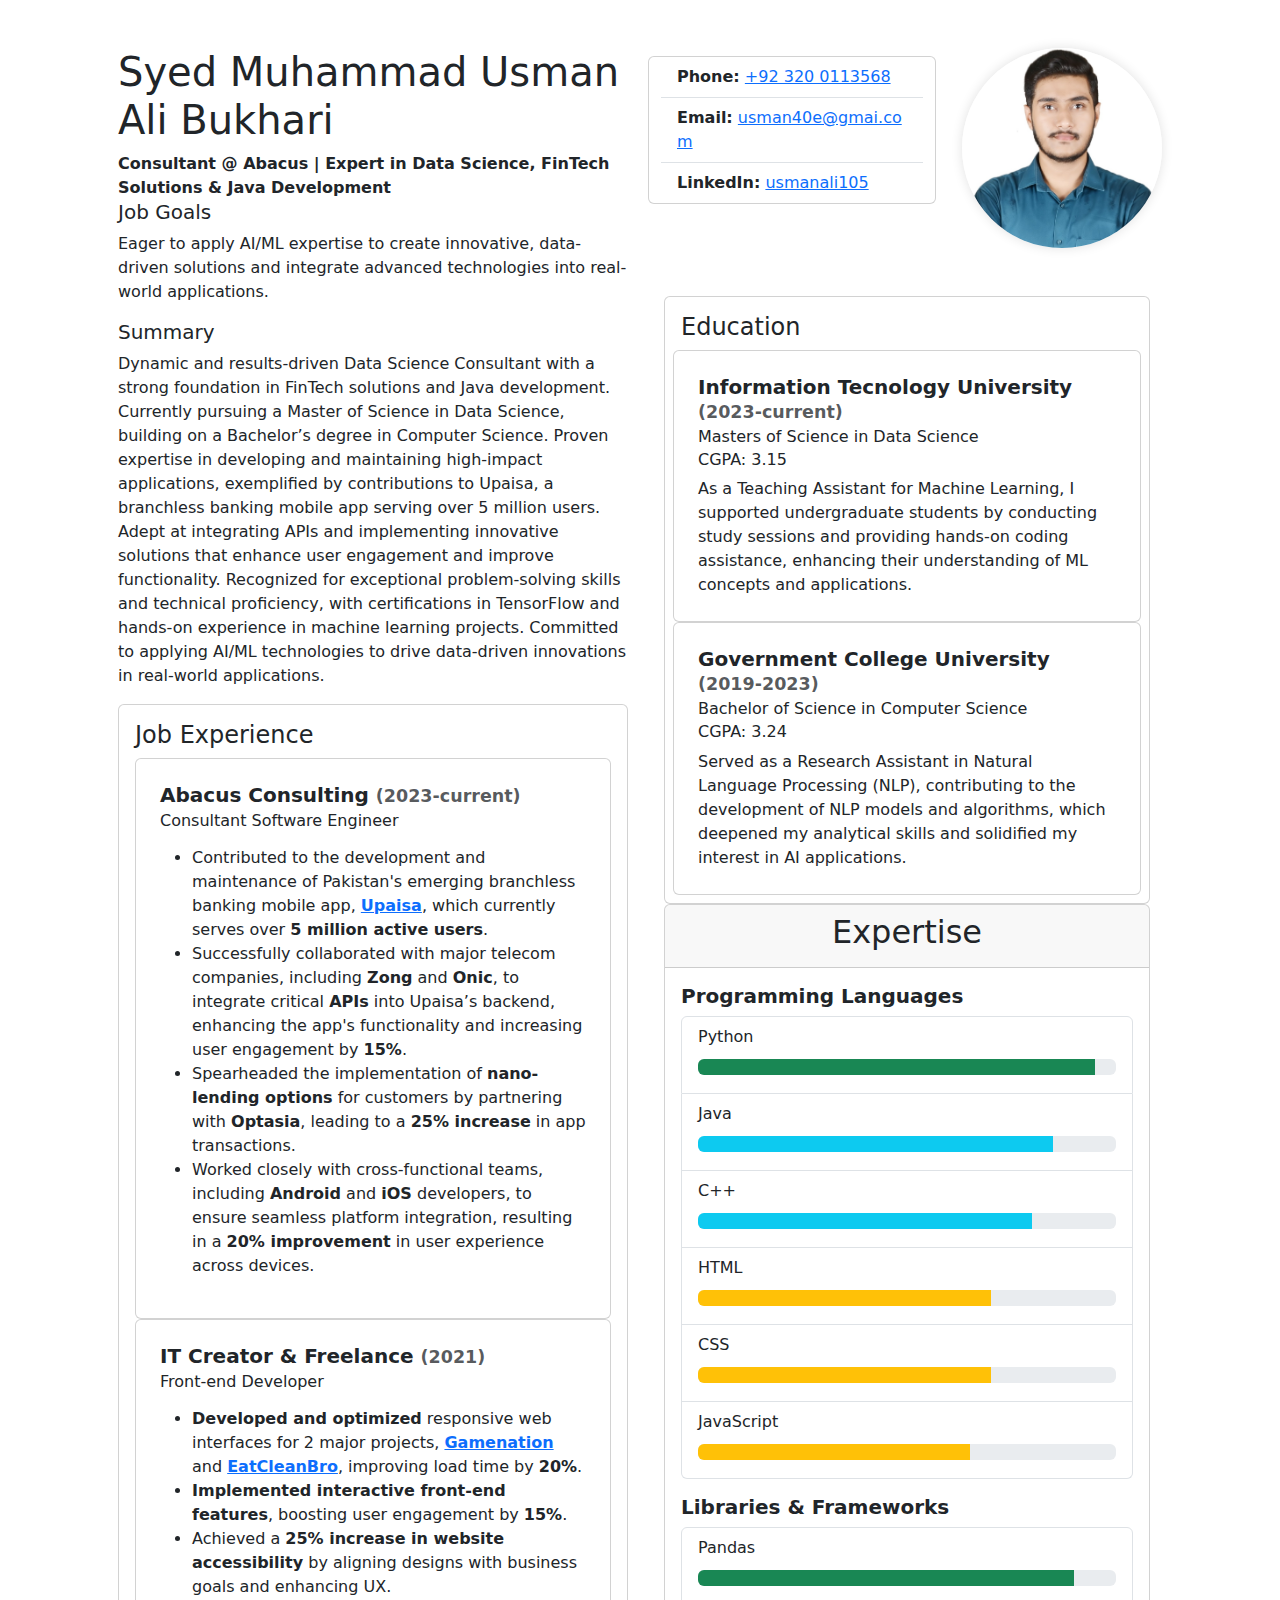
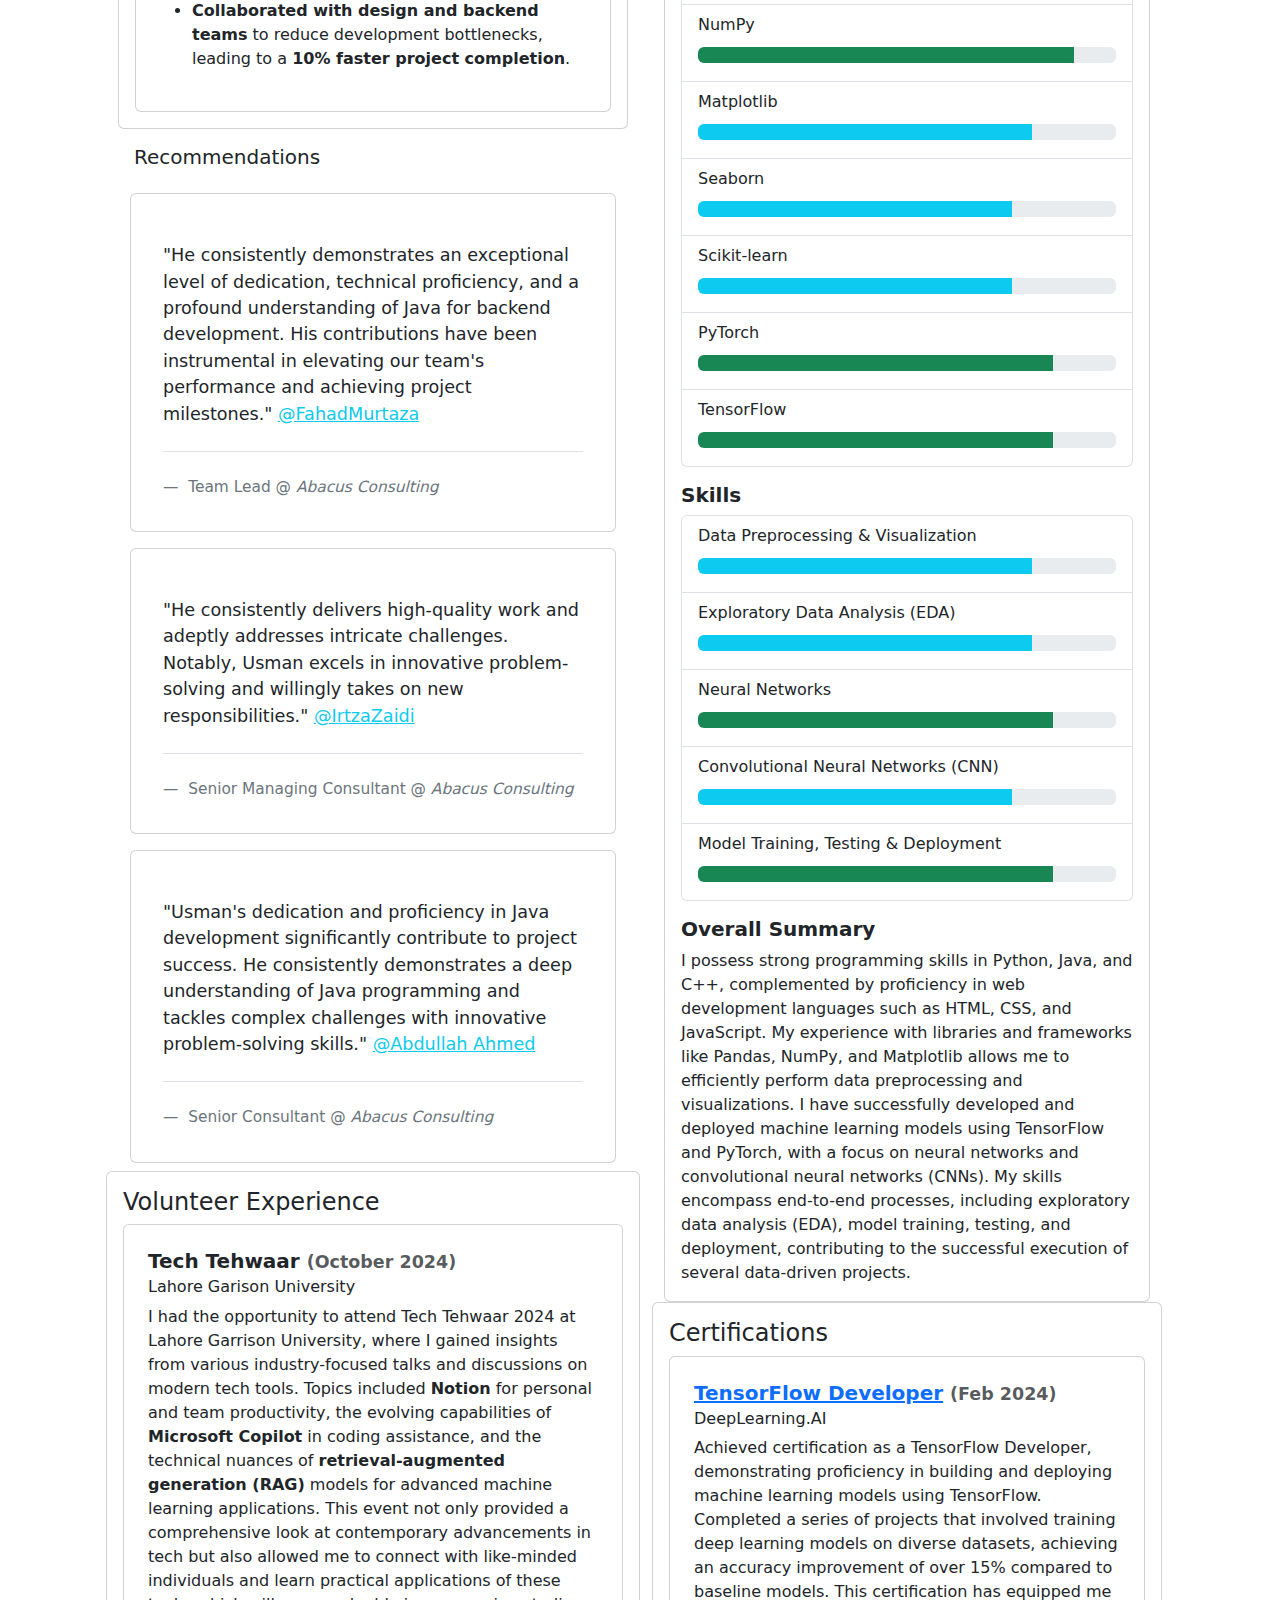
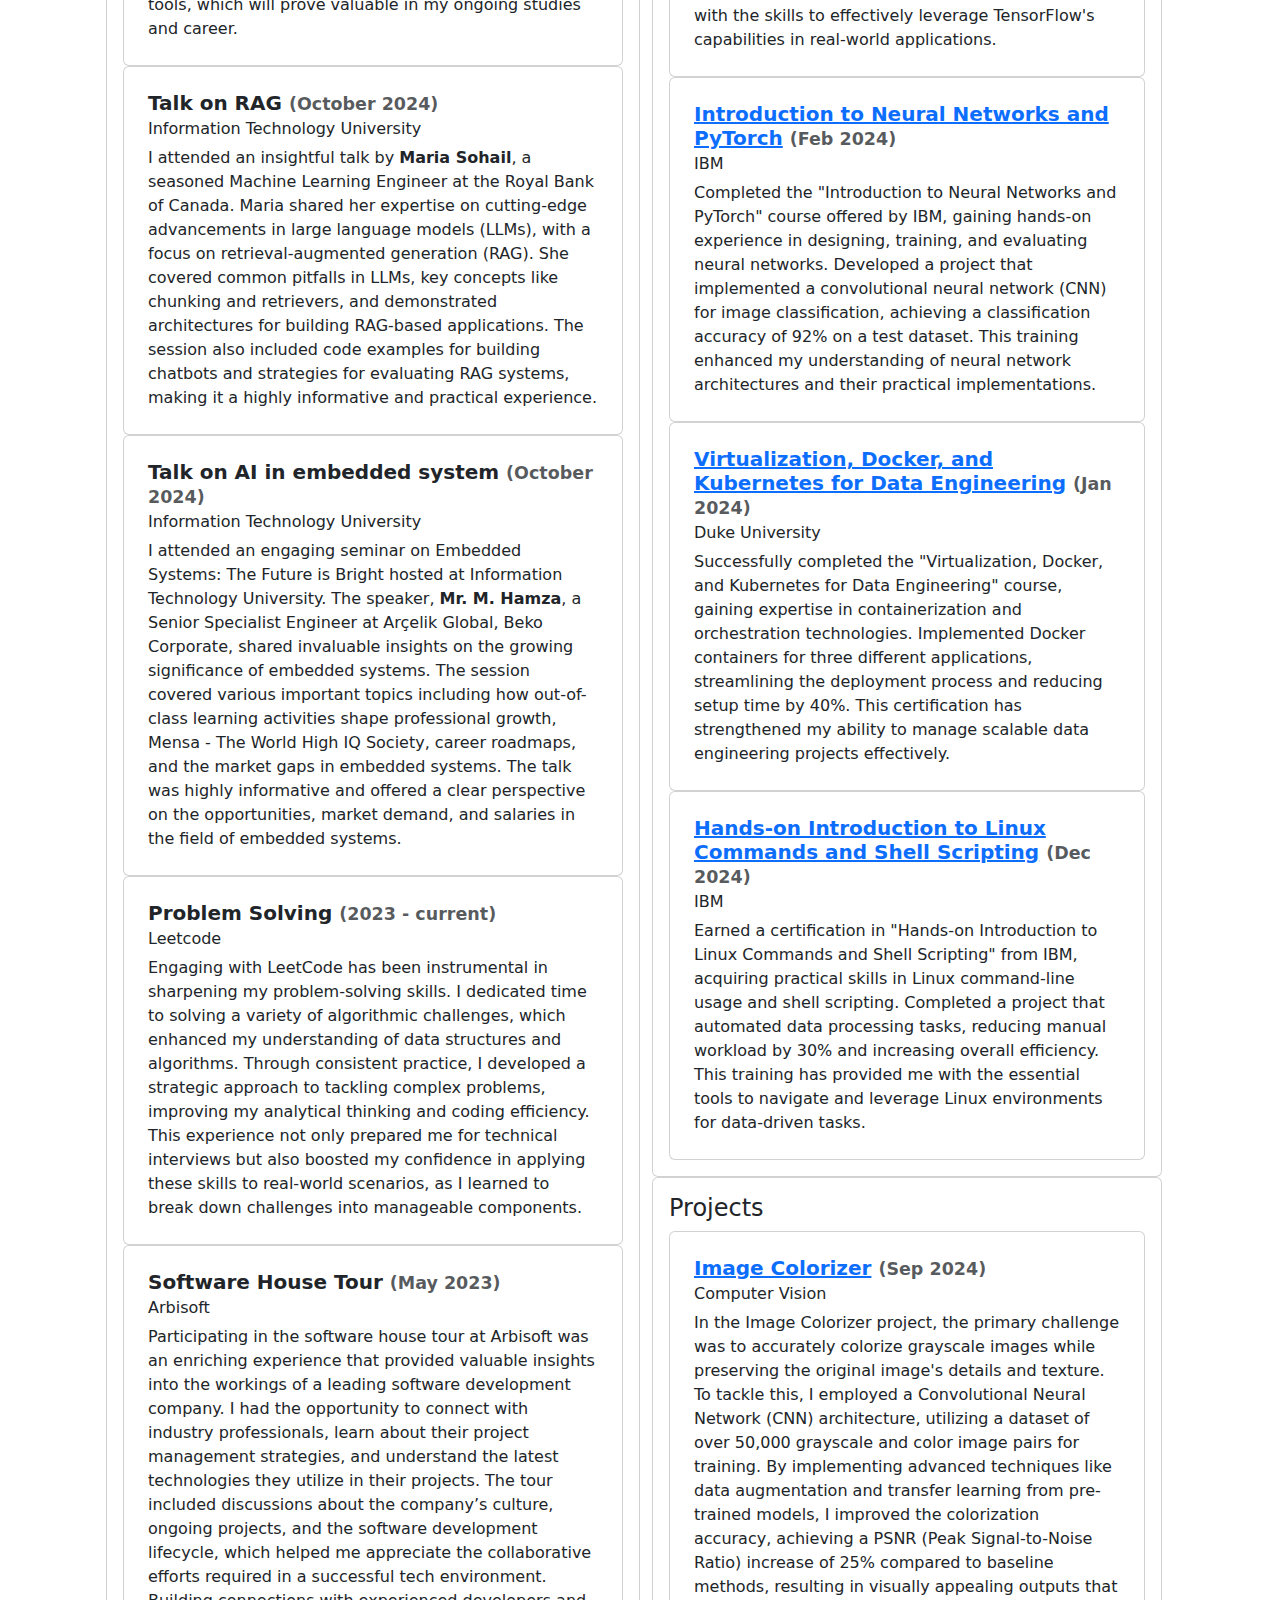
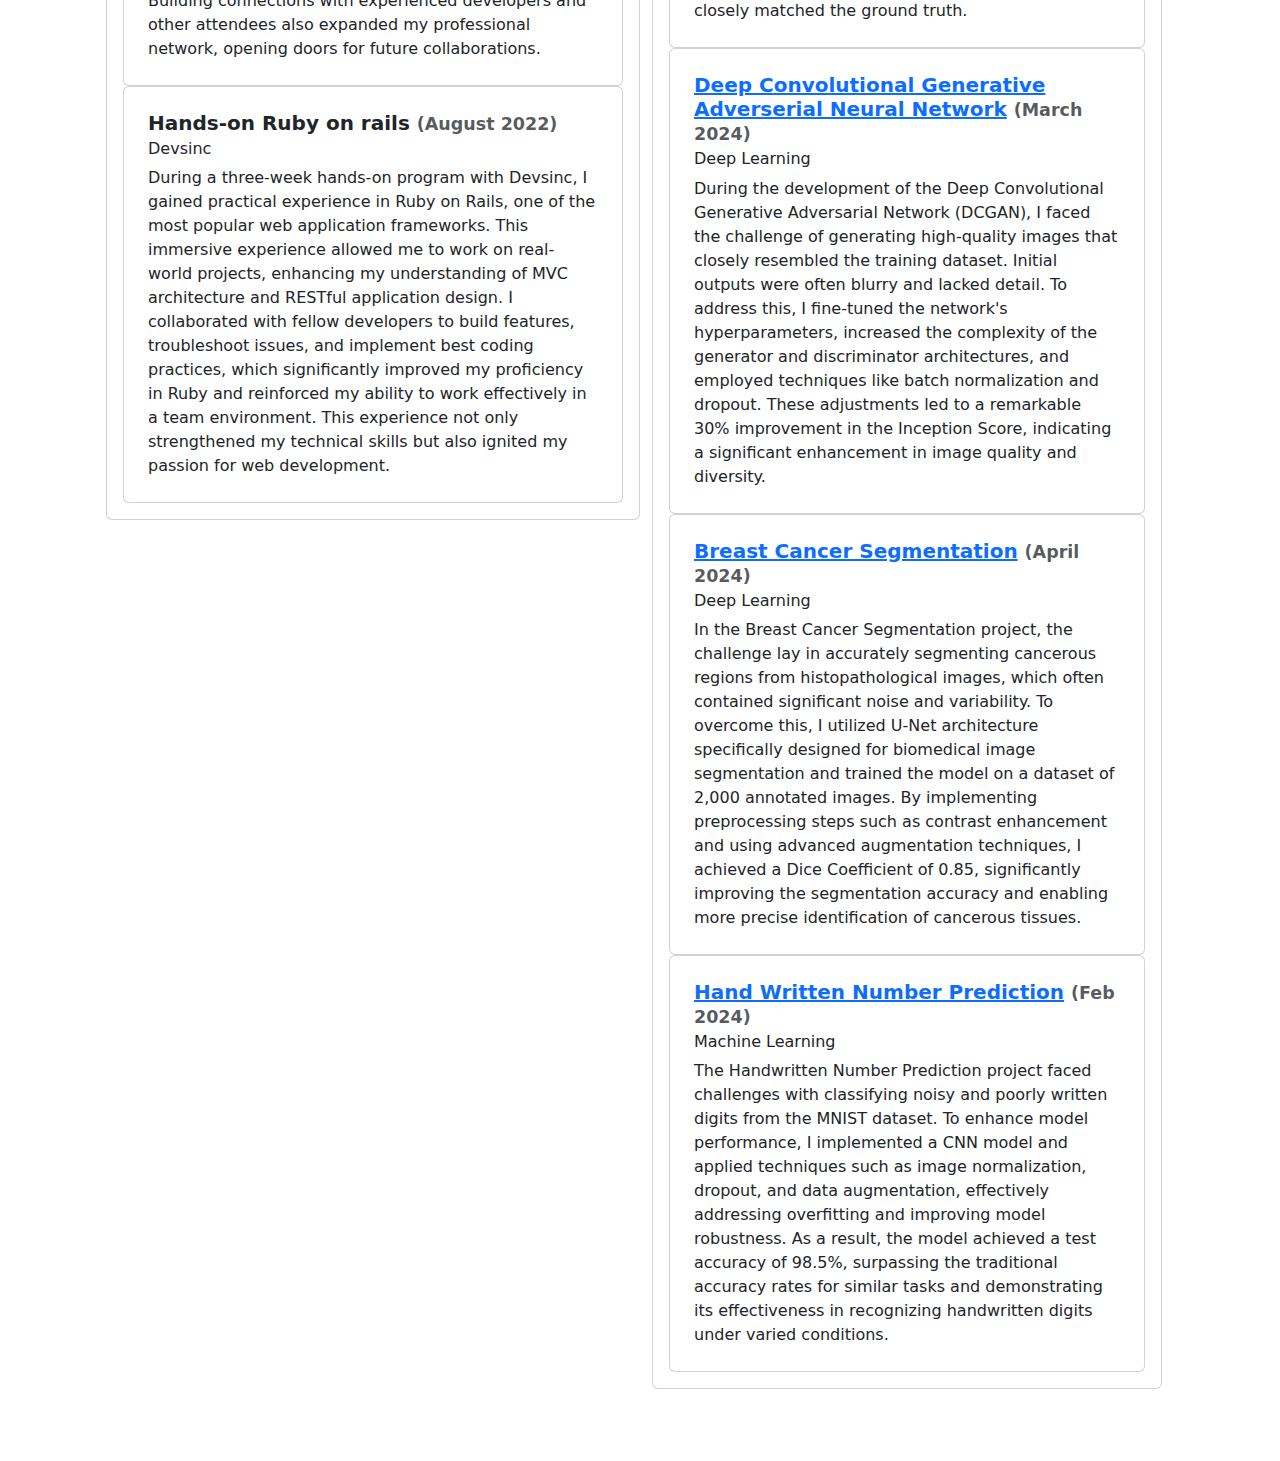
==== commit 62420060: "ok" ====
--- a/index.html
+++ b/index.html
@@ -218,7 +218,7 @@
             </div>
             <!-- column 2 -->
             <div class="col-md-6">
-                <div class="row">
+                <div class="row"  style="margin-bottom: 60px !important;">
                     <div class="card col-12 m-2" style="width: 18rem;">
                         <ul class="list-group list-group-flush">
                           <li class="list-group-item"><b>Phone:</b>&nbsp;<a href="tel:+923200113568">+92 320 0113568</a></li>
--- a/style.css
+++ b/style.css
@@ -1,3 +1,21 @@
+.image-container {
+  position: relative;
+}
+.image-container .image-card {
+  position: absolute;
+  z-index: -1;
+  width: 100%;
+  display: flex;
+  justify-content: flex-end;
+}
+.image-container .image-card img {
+  box-shadow: 0px 0px 12px 0px #e1e1e1;
+  width: 200px;
+  height: 200px;
+  border-radius: 100%;
+  overflow: hidden;
+}
+
 .progress {
   margin: 10px 0px;
 }
@@ -22,4 +40,13 @@
   display: flex;
   align-items: center;
   justify-content: center;
+}
+
+@media only screen and (max-width: 560px) {
+  .image-container {
+    display: none;
+  }
+  .container {
+    padding: 2rem;
+  }
 }/*# sourceMappingURL=style.css.map */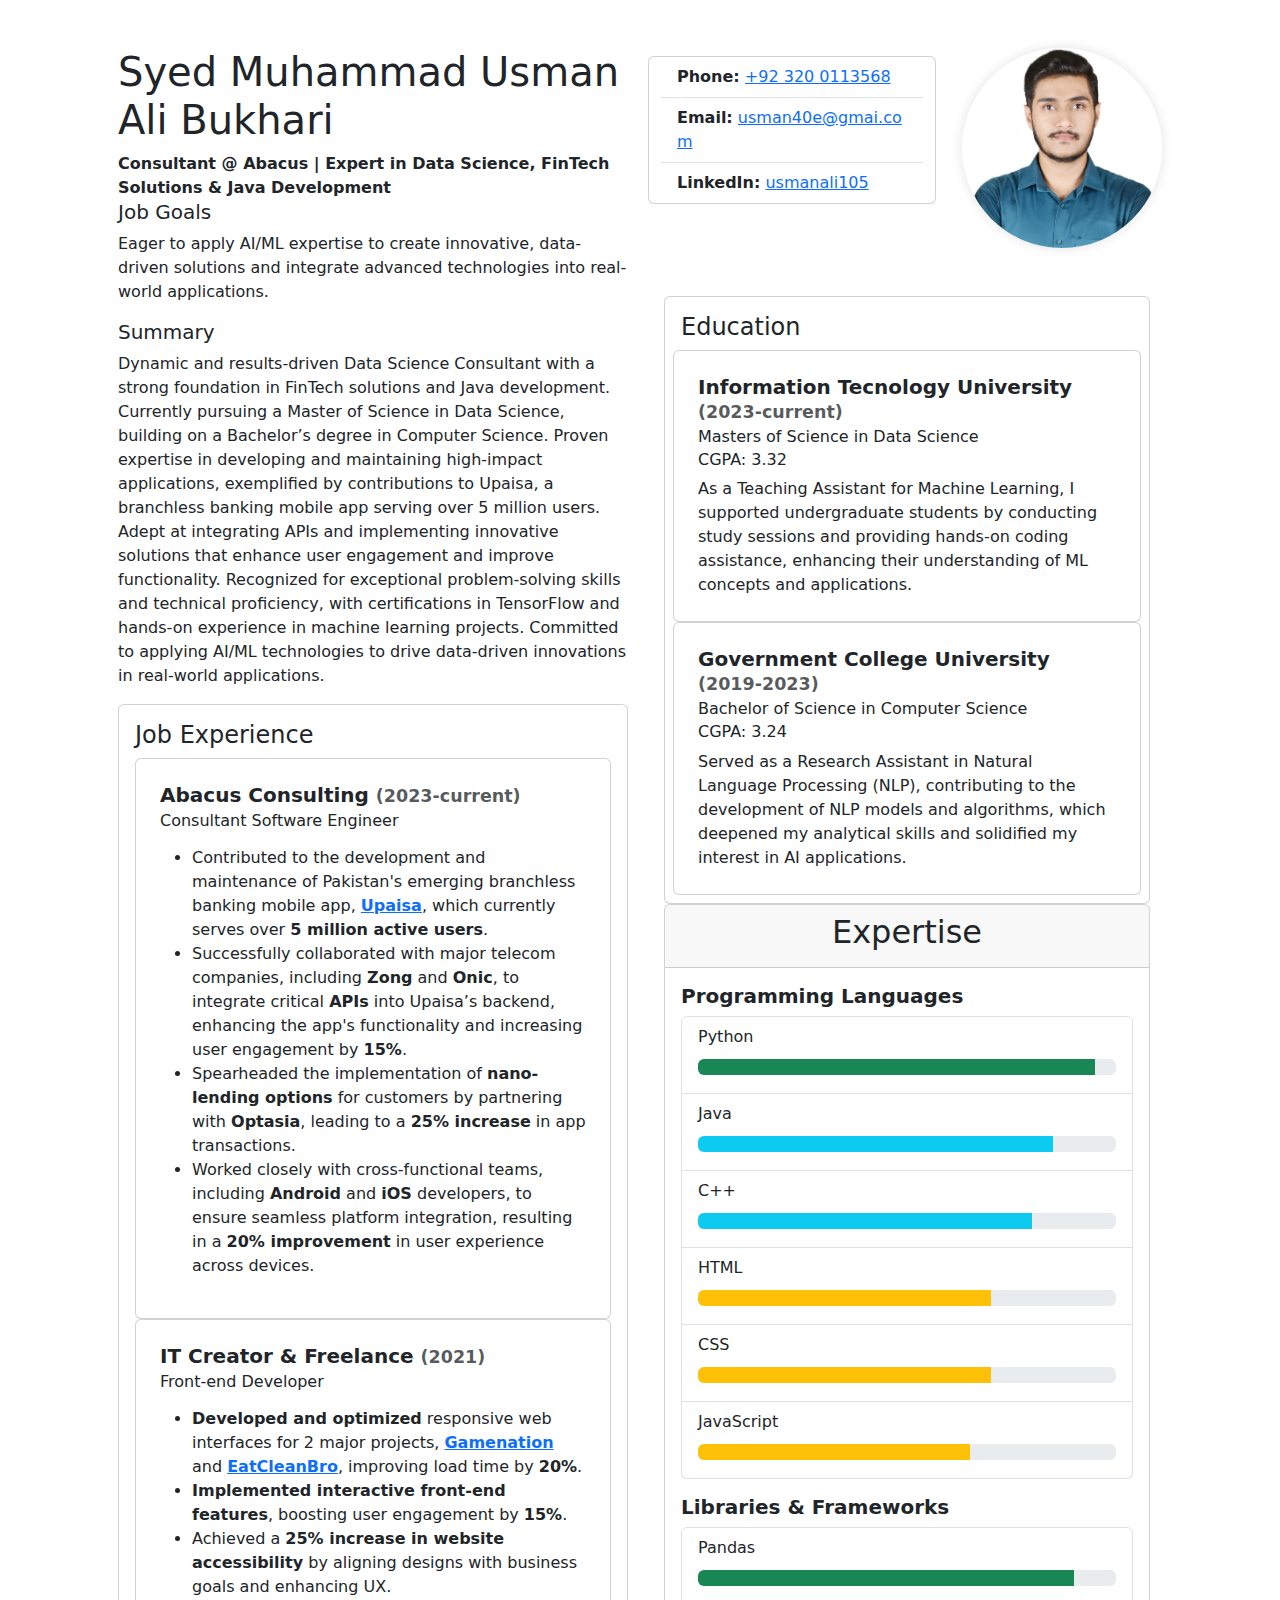
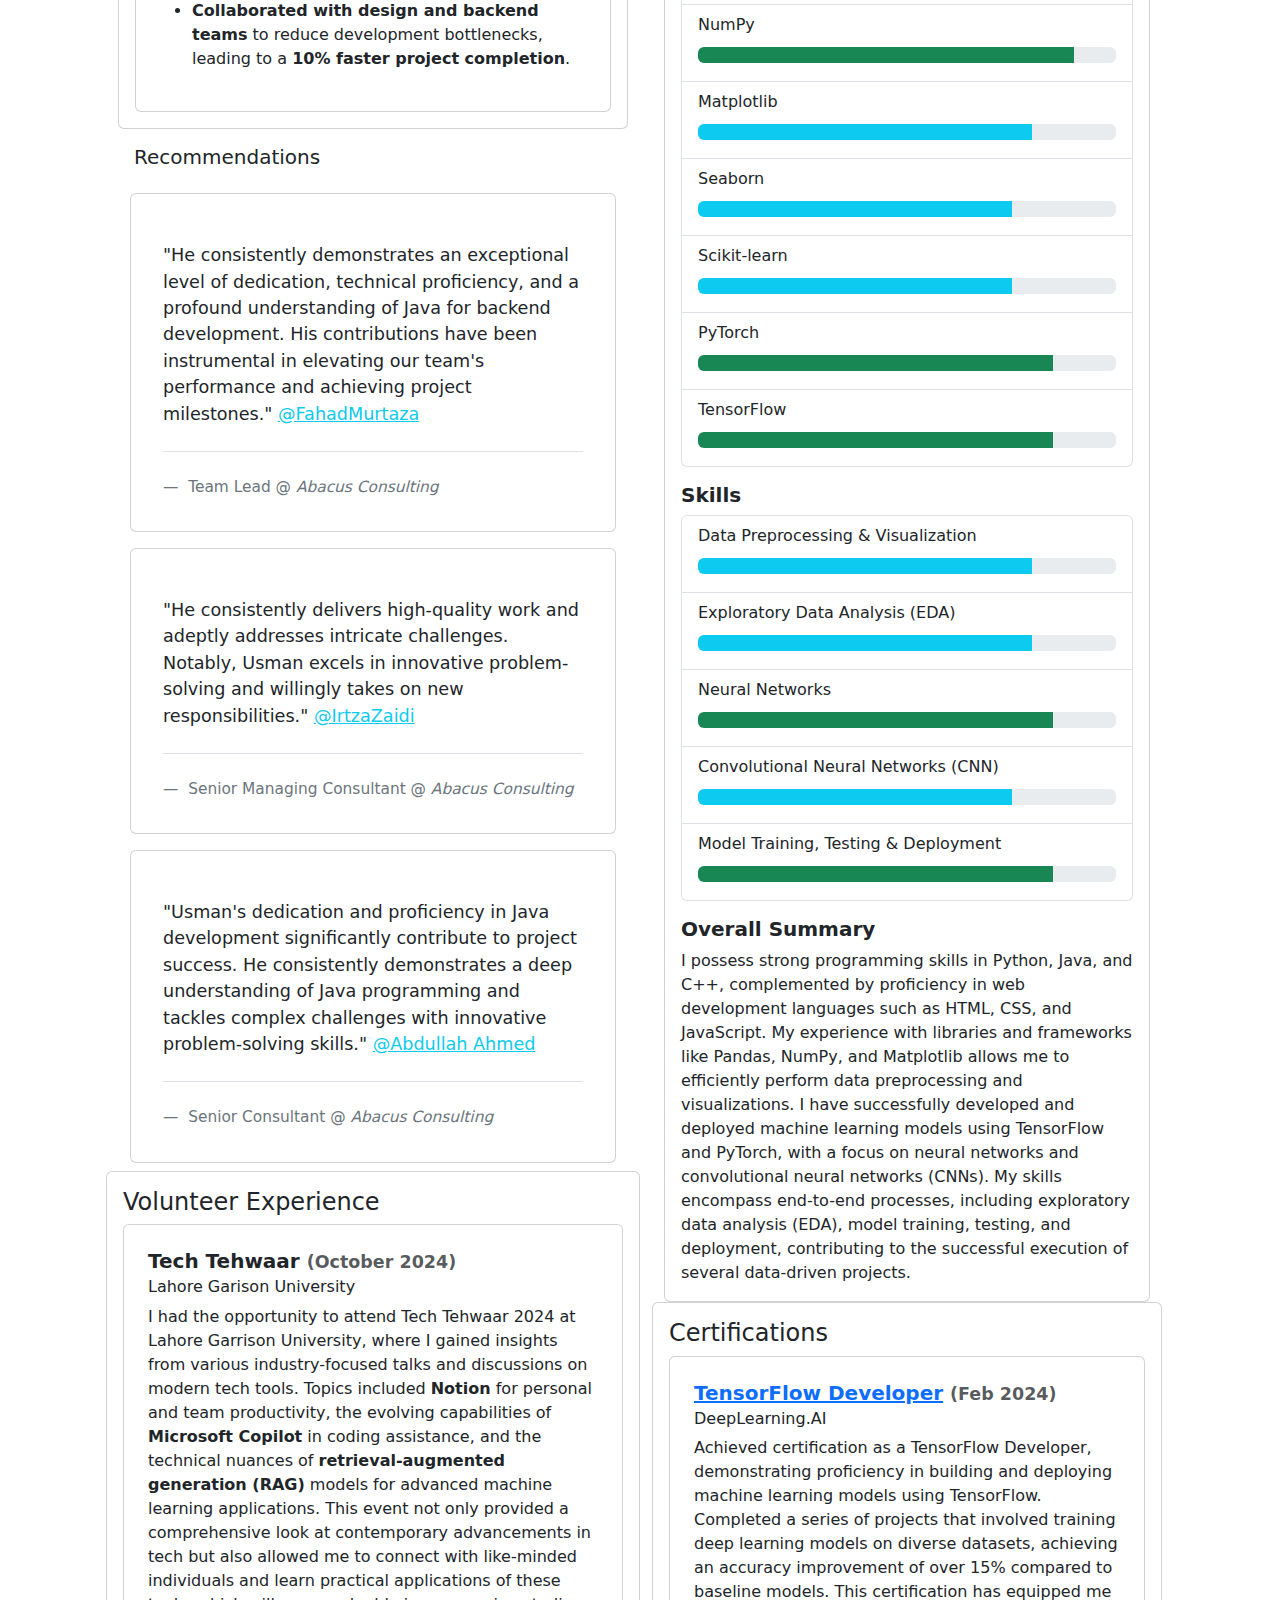
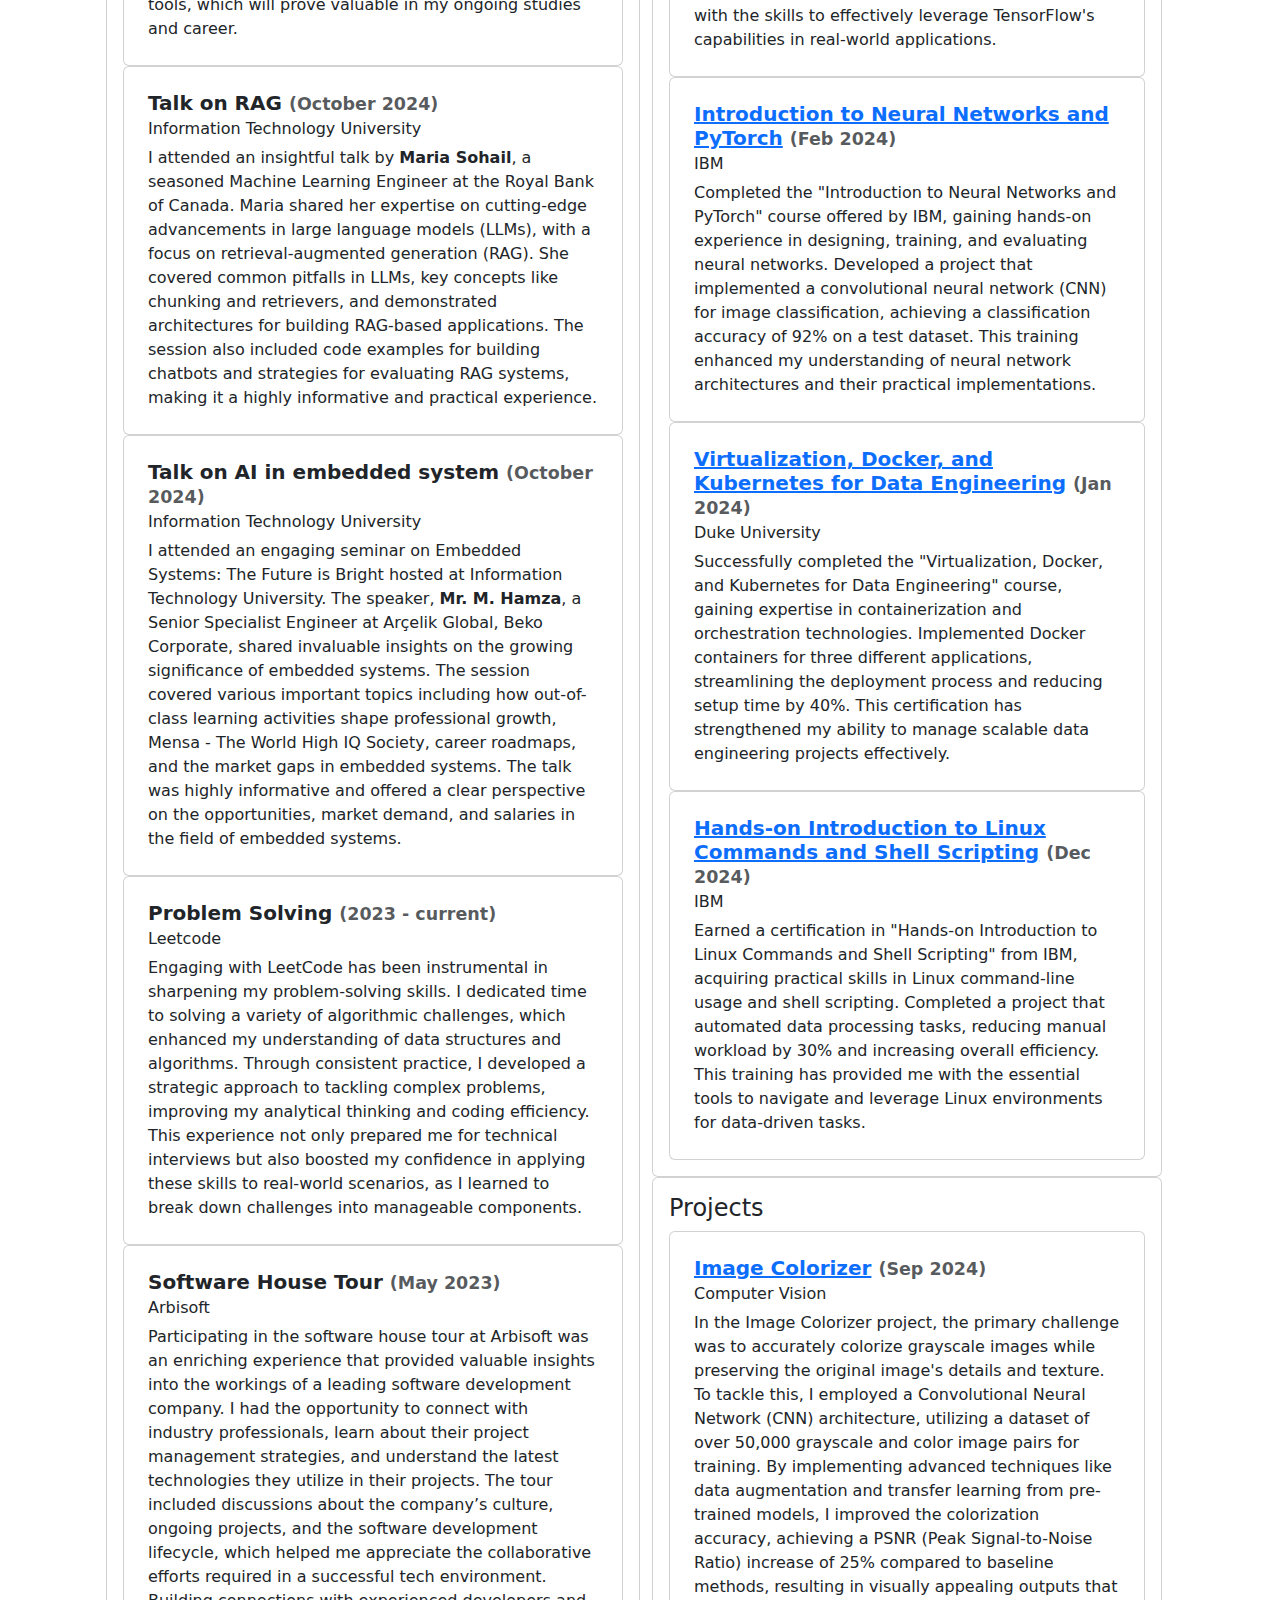
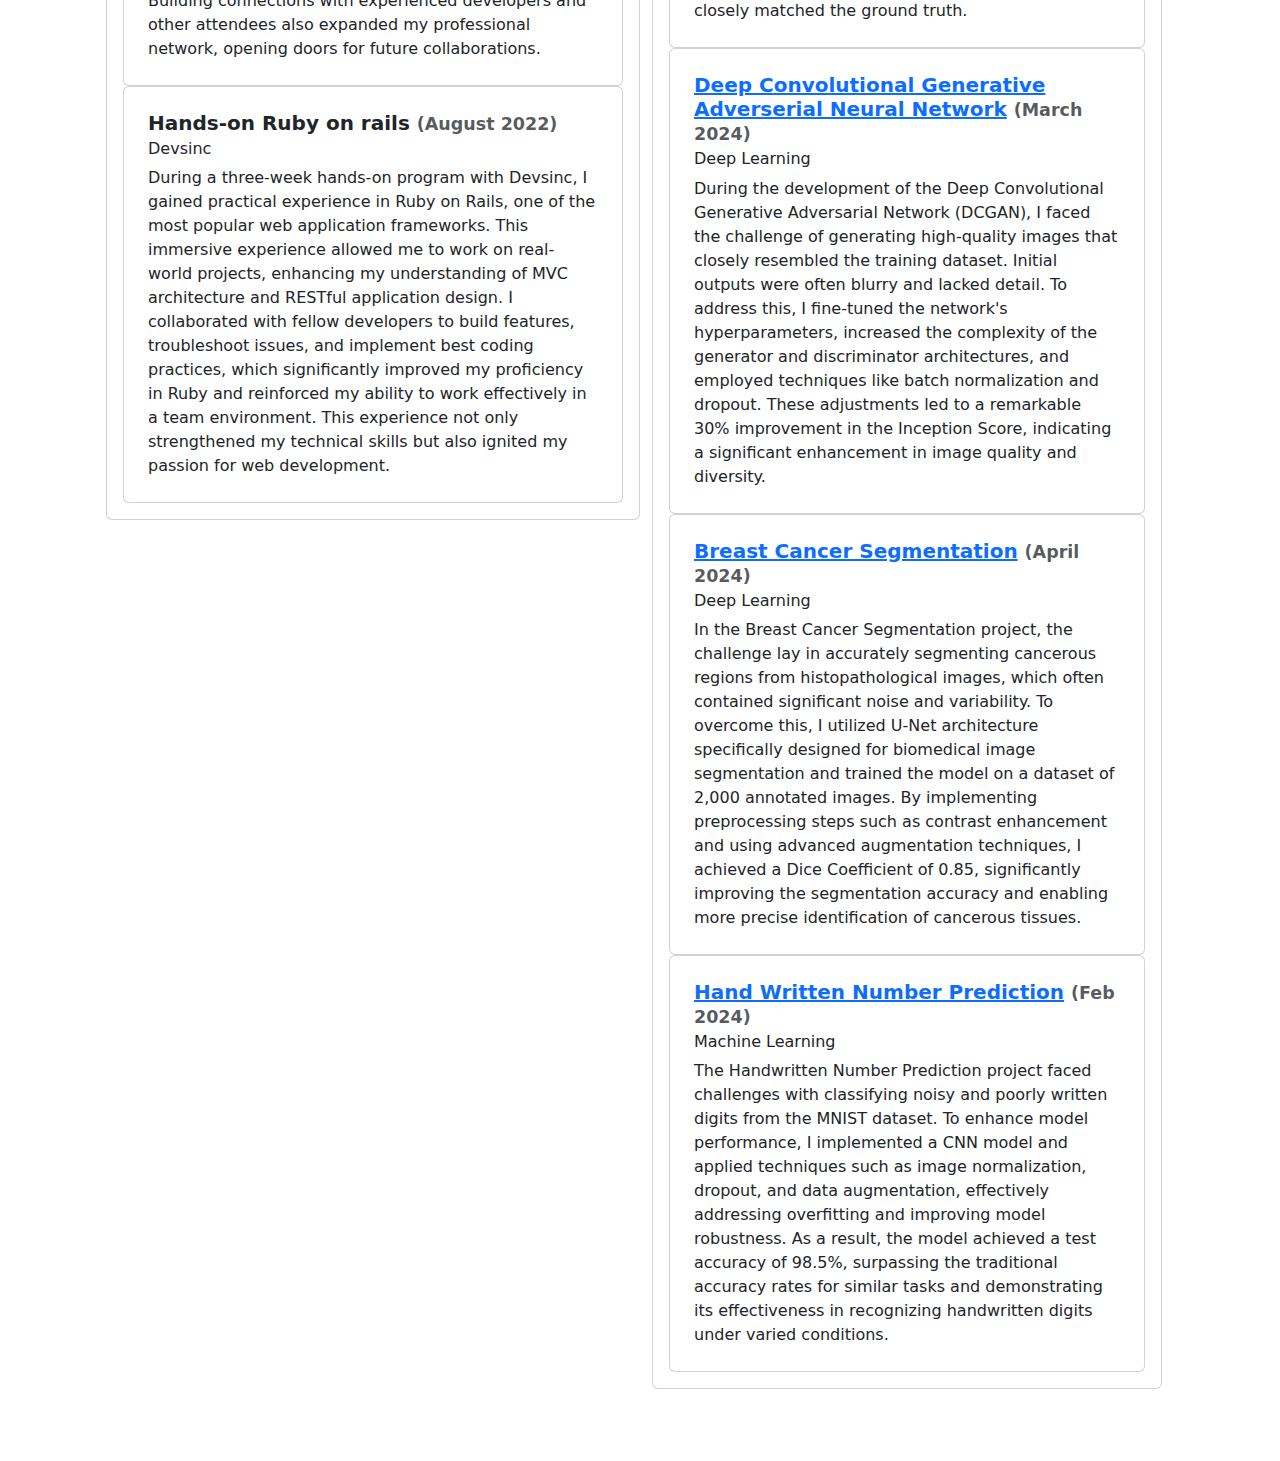
==== commit 4dd5bdaf: "Update CGPA" ====
--- a/index.html
+++ b/index.html
@@ -238,7 +238,7 @@
                                     <div class="card-body">
                                       <h5 class="card-title">Information Tecnology University <span class="text-muted small font-italic">(2023-current)</span></h5>
                                       <h6 class="card-subtitle mb-2">Masters of Science in Data Science</h6>
-                                      <h6 class="card-subtitle mb-2">CGPA: 3.15</h6>
+                                      <h6 class="card-subtitle mb-2">CGPA: 3.32</h6>
                                       <p class="card-text">
                                         As a Teaching Assistant for Machine Learning, I supported undergraduate students by conducting study sessions and providing hands-on coding assistance, enhancing their understanding of ML concepts and applications.
                                       </p>
@@ -468,4 +468,4 @@
         </div>
     </div>
 </body>
-</html>+</html>
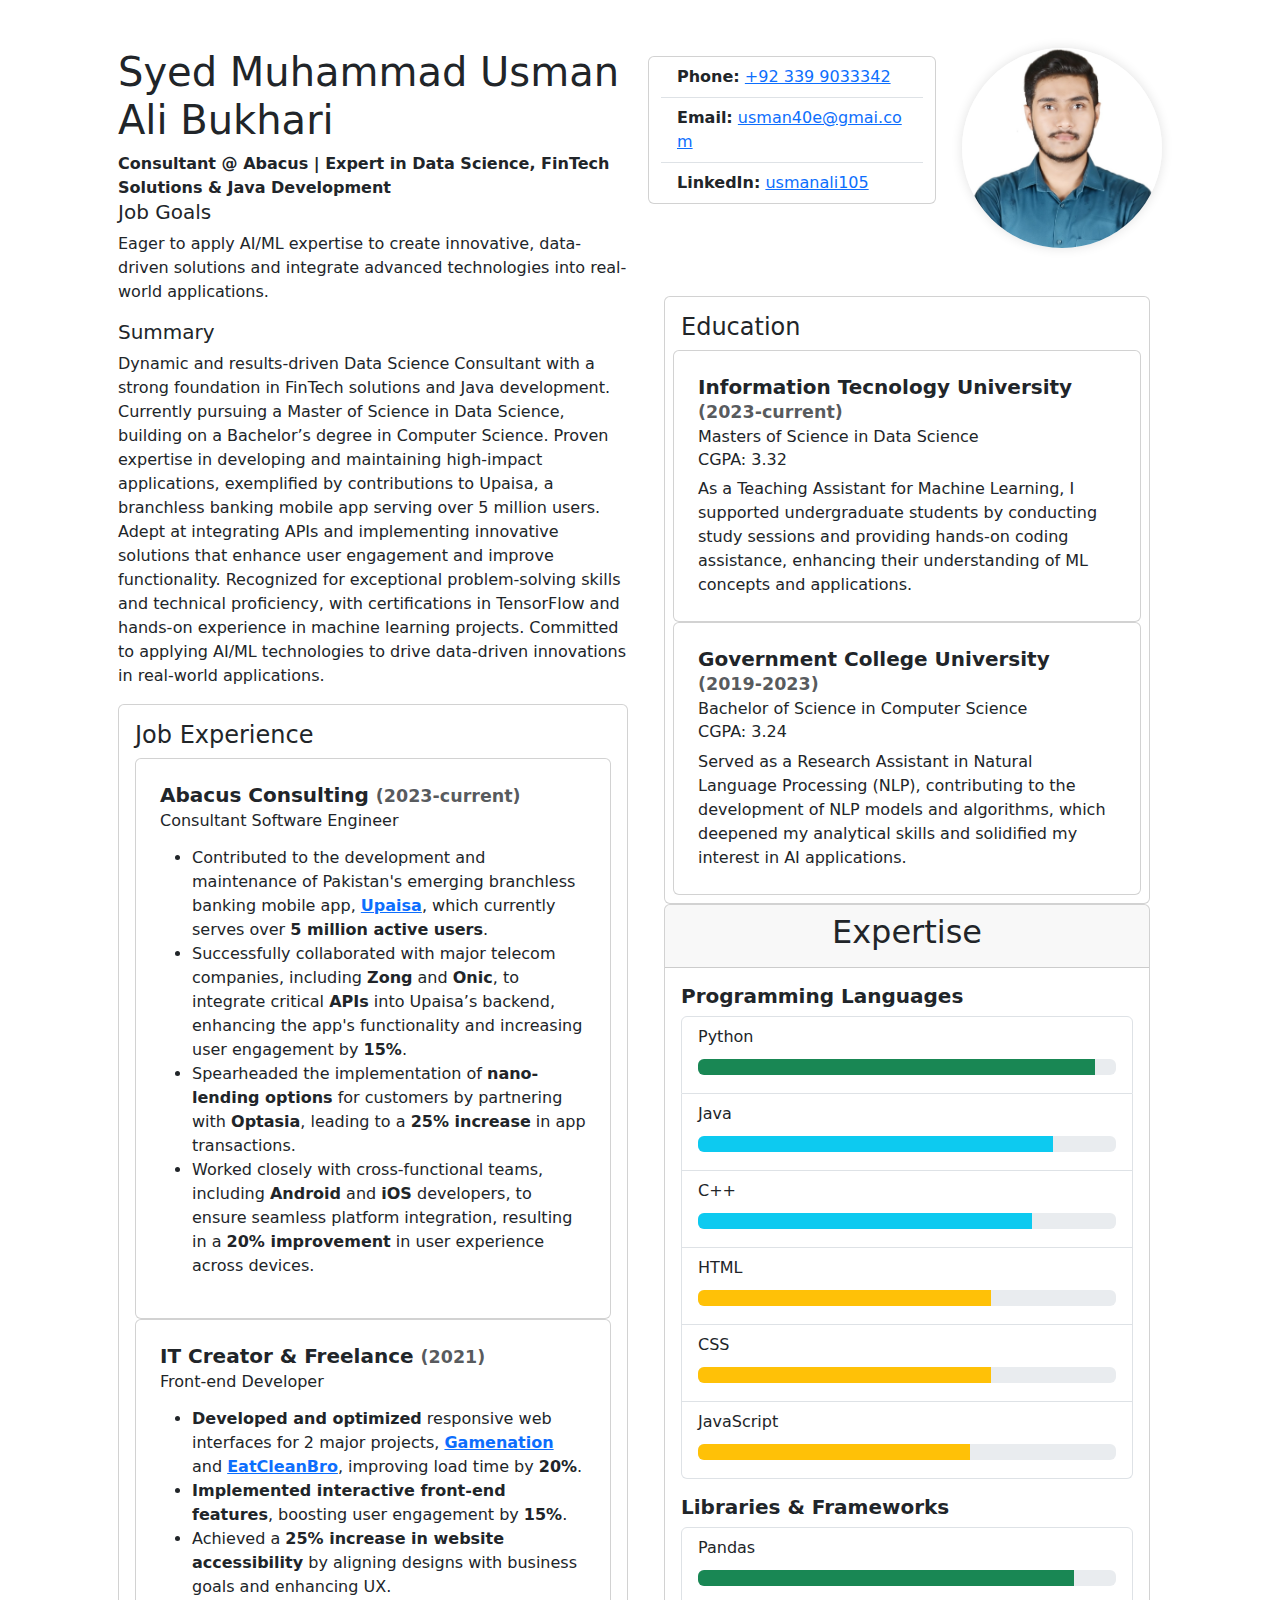
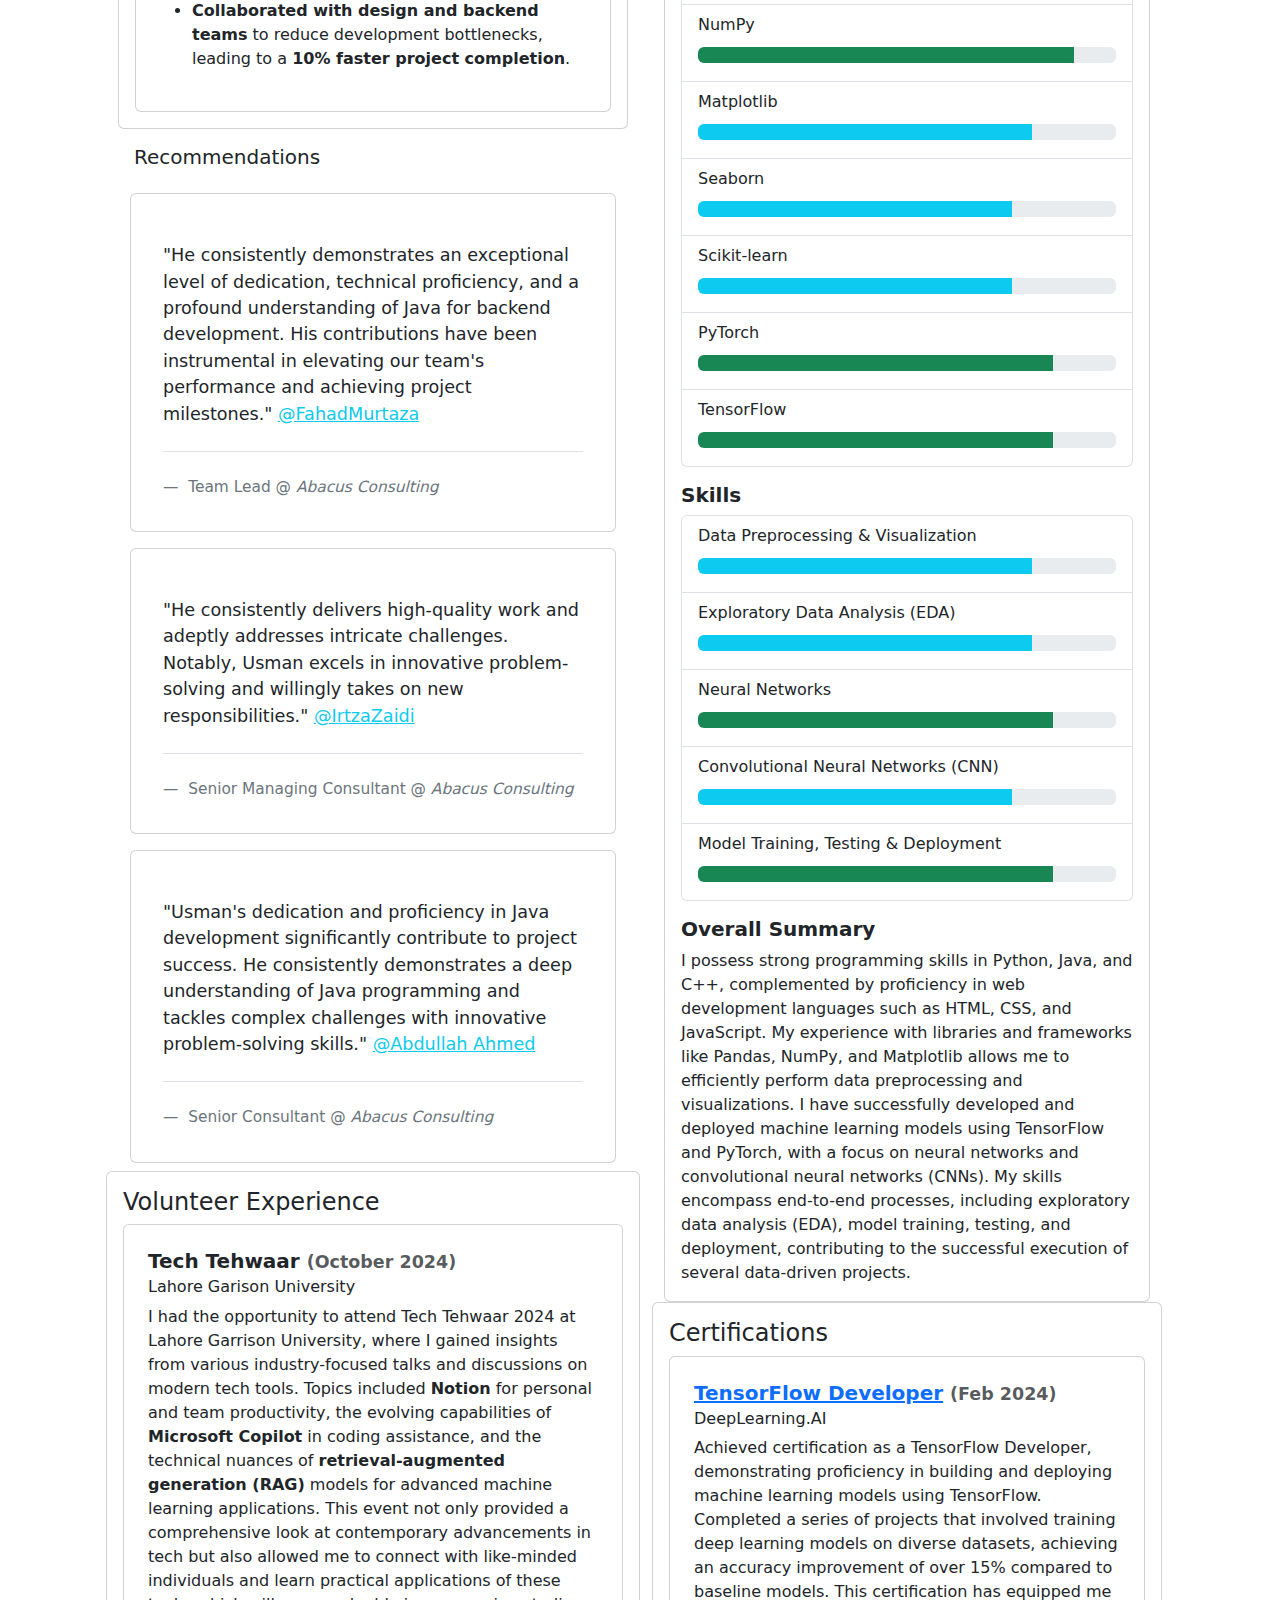
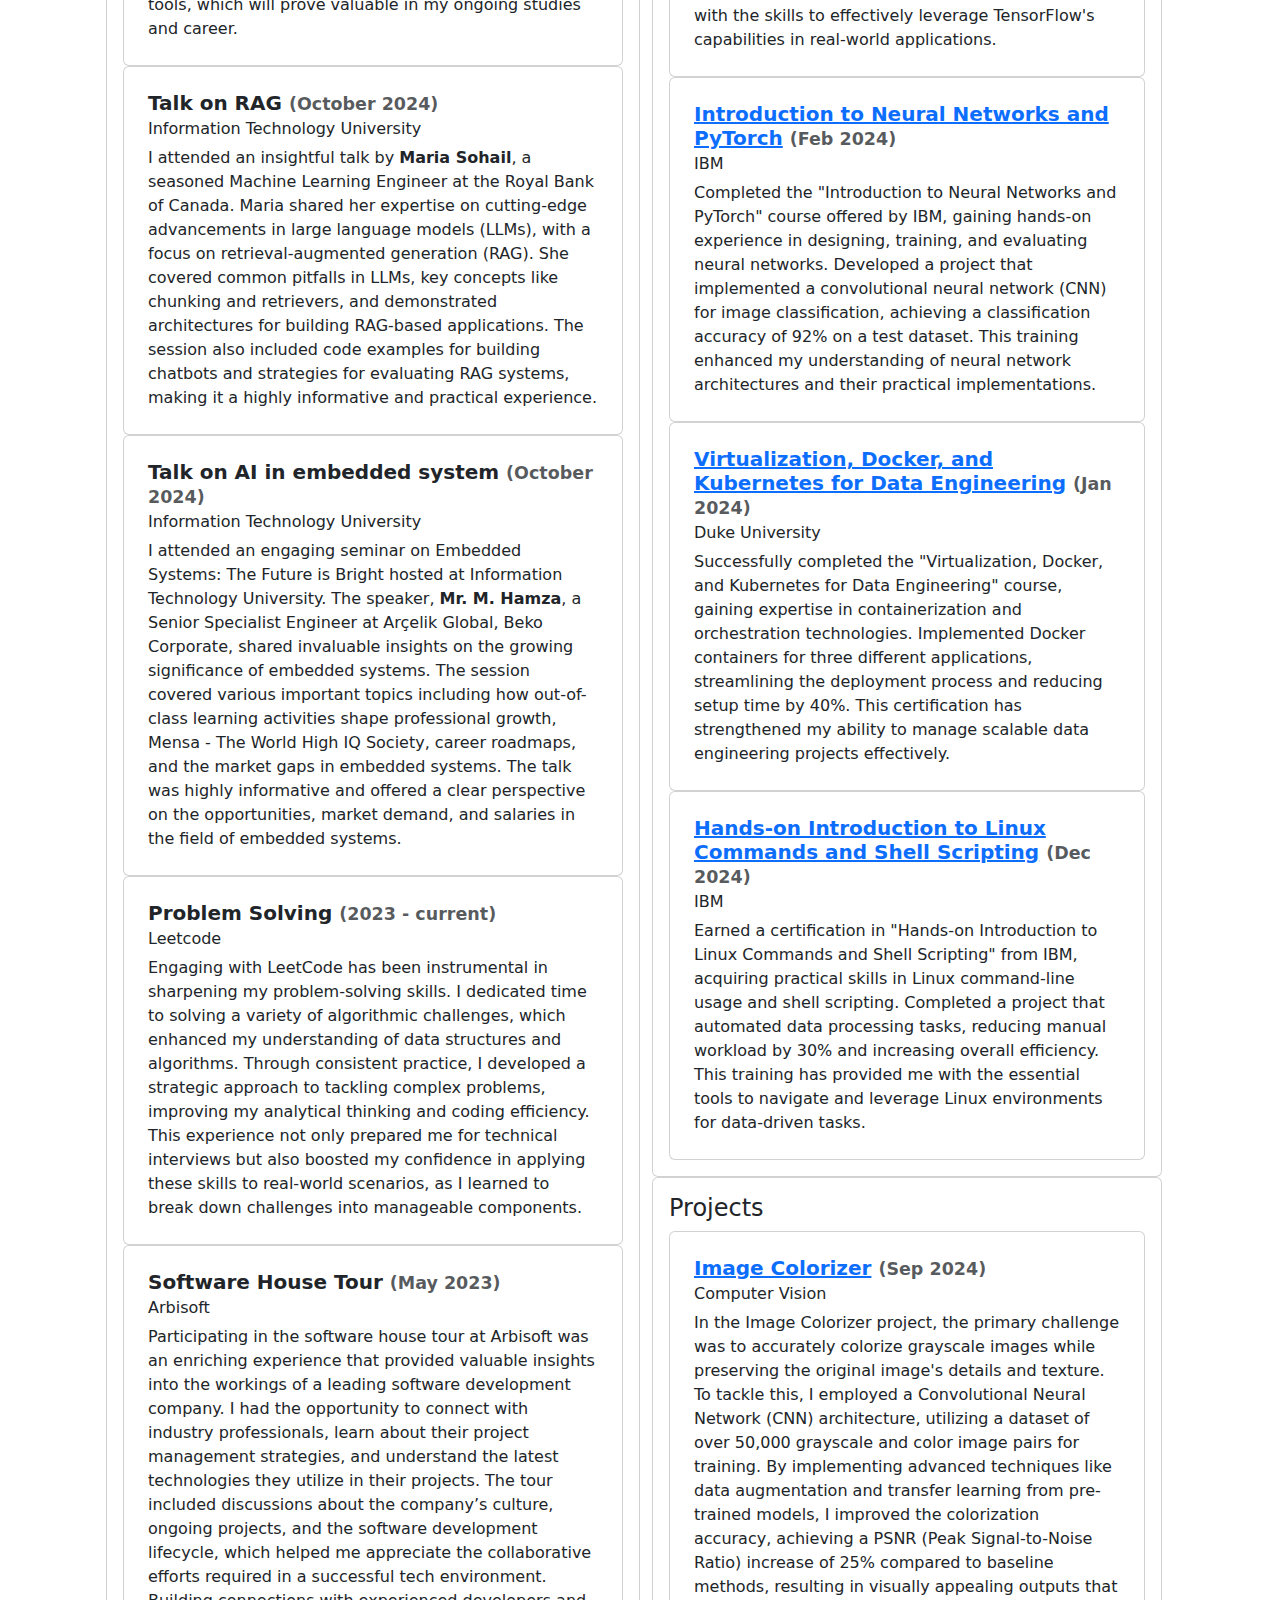
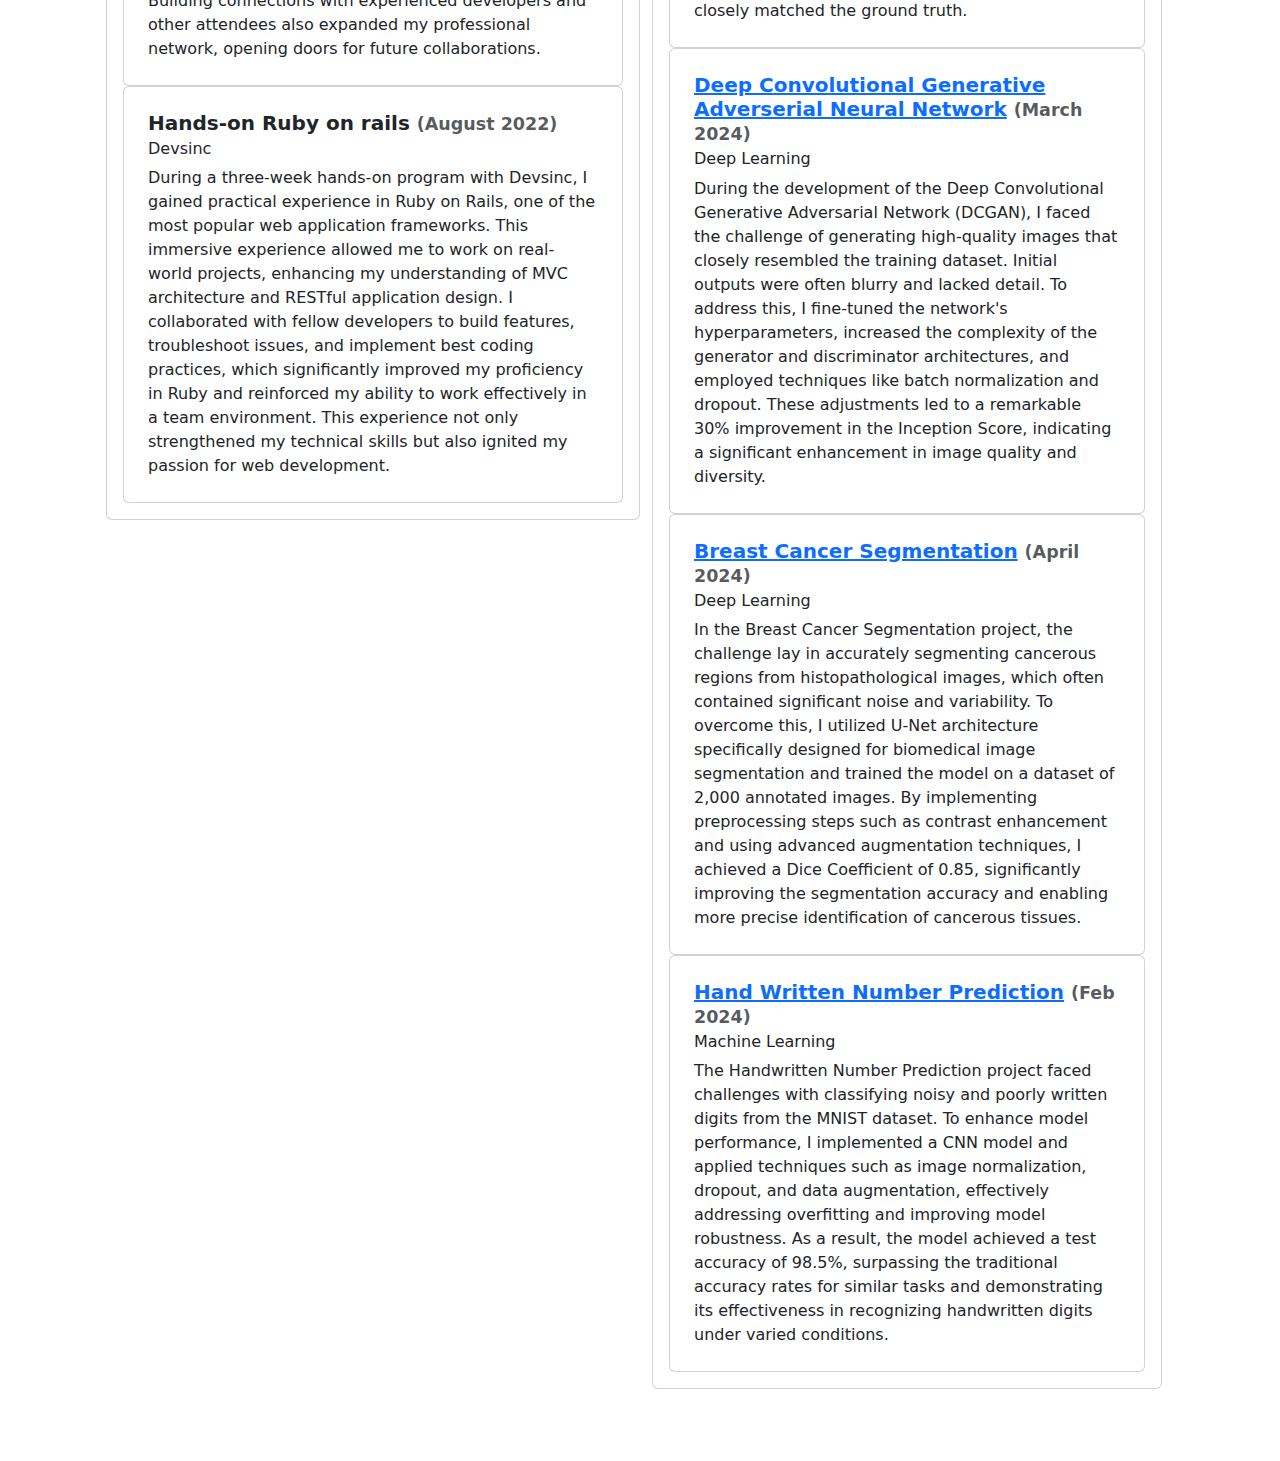
==== commit 25e63dda: "Update Phone No." ====
--- a/index.html
+++ b/index.html
@@ -221,7 +221,7 @@
                 <div class="row"  style="margin-bottom: 60px !important;">
                     <div class="card col-12 m-2" style="width: 18rem;">
                         <ul class="list-group list-group-flush">
-                          <li class="list-group-item"><b>Phone:</b>&nbsp;<a href="tel:+923200113568">+92 320 0113568</a></li>
+                          <li class="list-group-item"><b>Phone:</b>&nbsp;<a href="tel:+923399033342">+92 339 9033342</a></li>
                           <div class="list-group-item"><b>Email:</b>&nbsp;<a href="mailto:usman40e@gmai.com">usman40e@gmai.com</a></div>
                           <div class="list-group-item"><b>LinkedIn:</b>&nbsp;<a href="https://www.linkedin.com/in/usmanali105/">usmanali105</a></div>
                         </ul>
